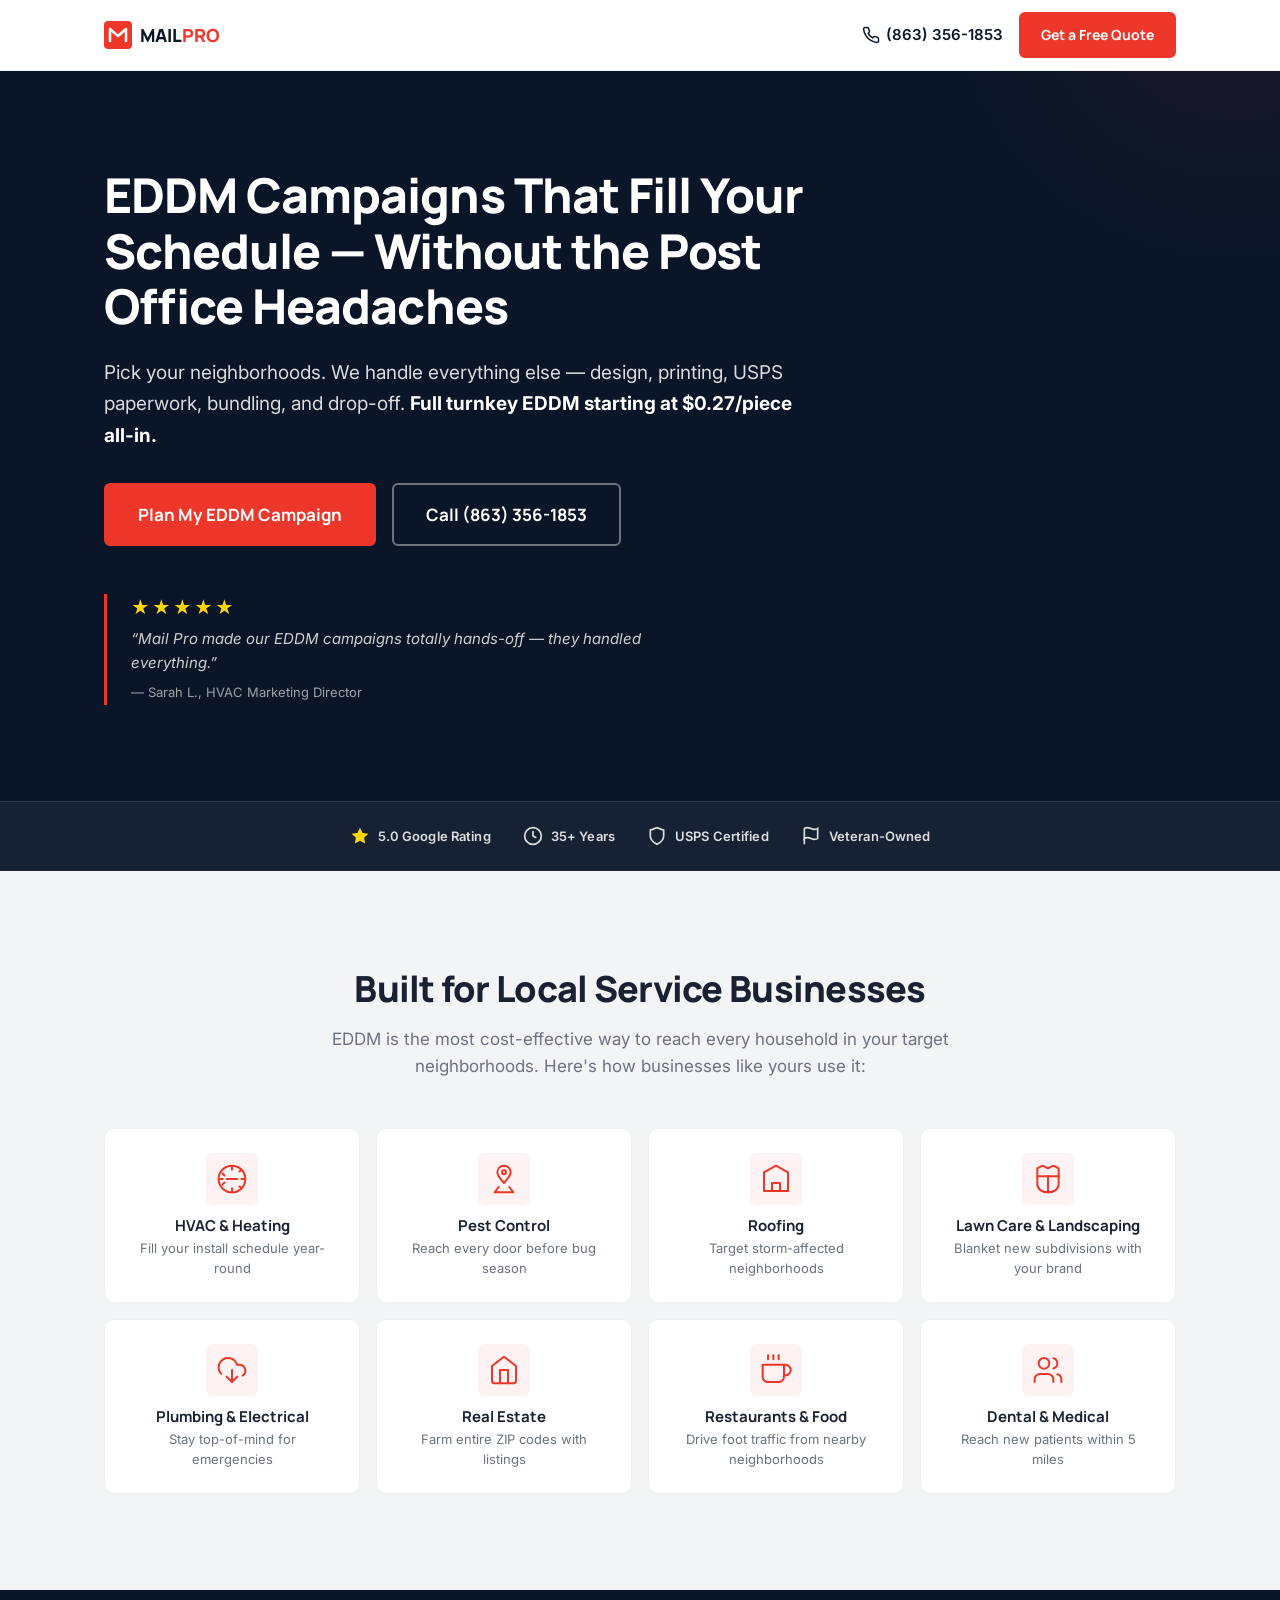
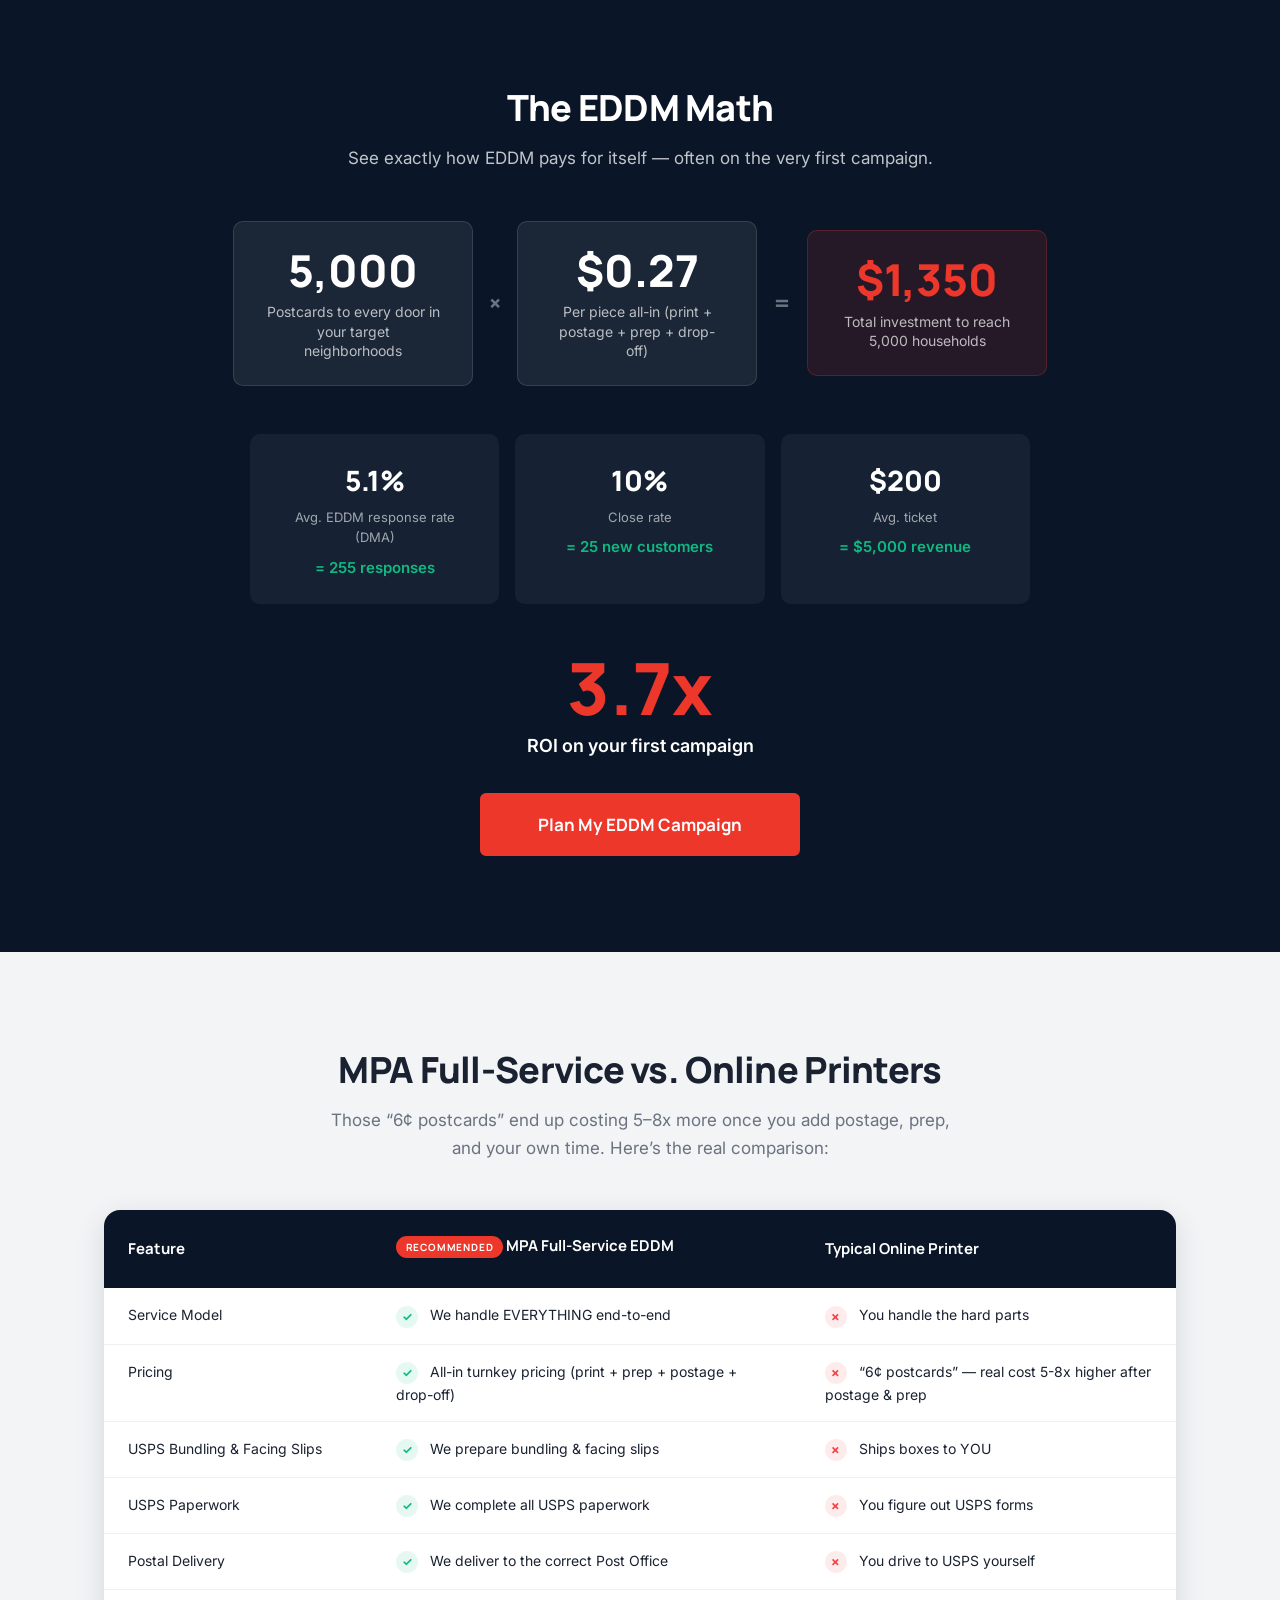
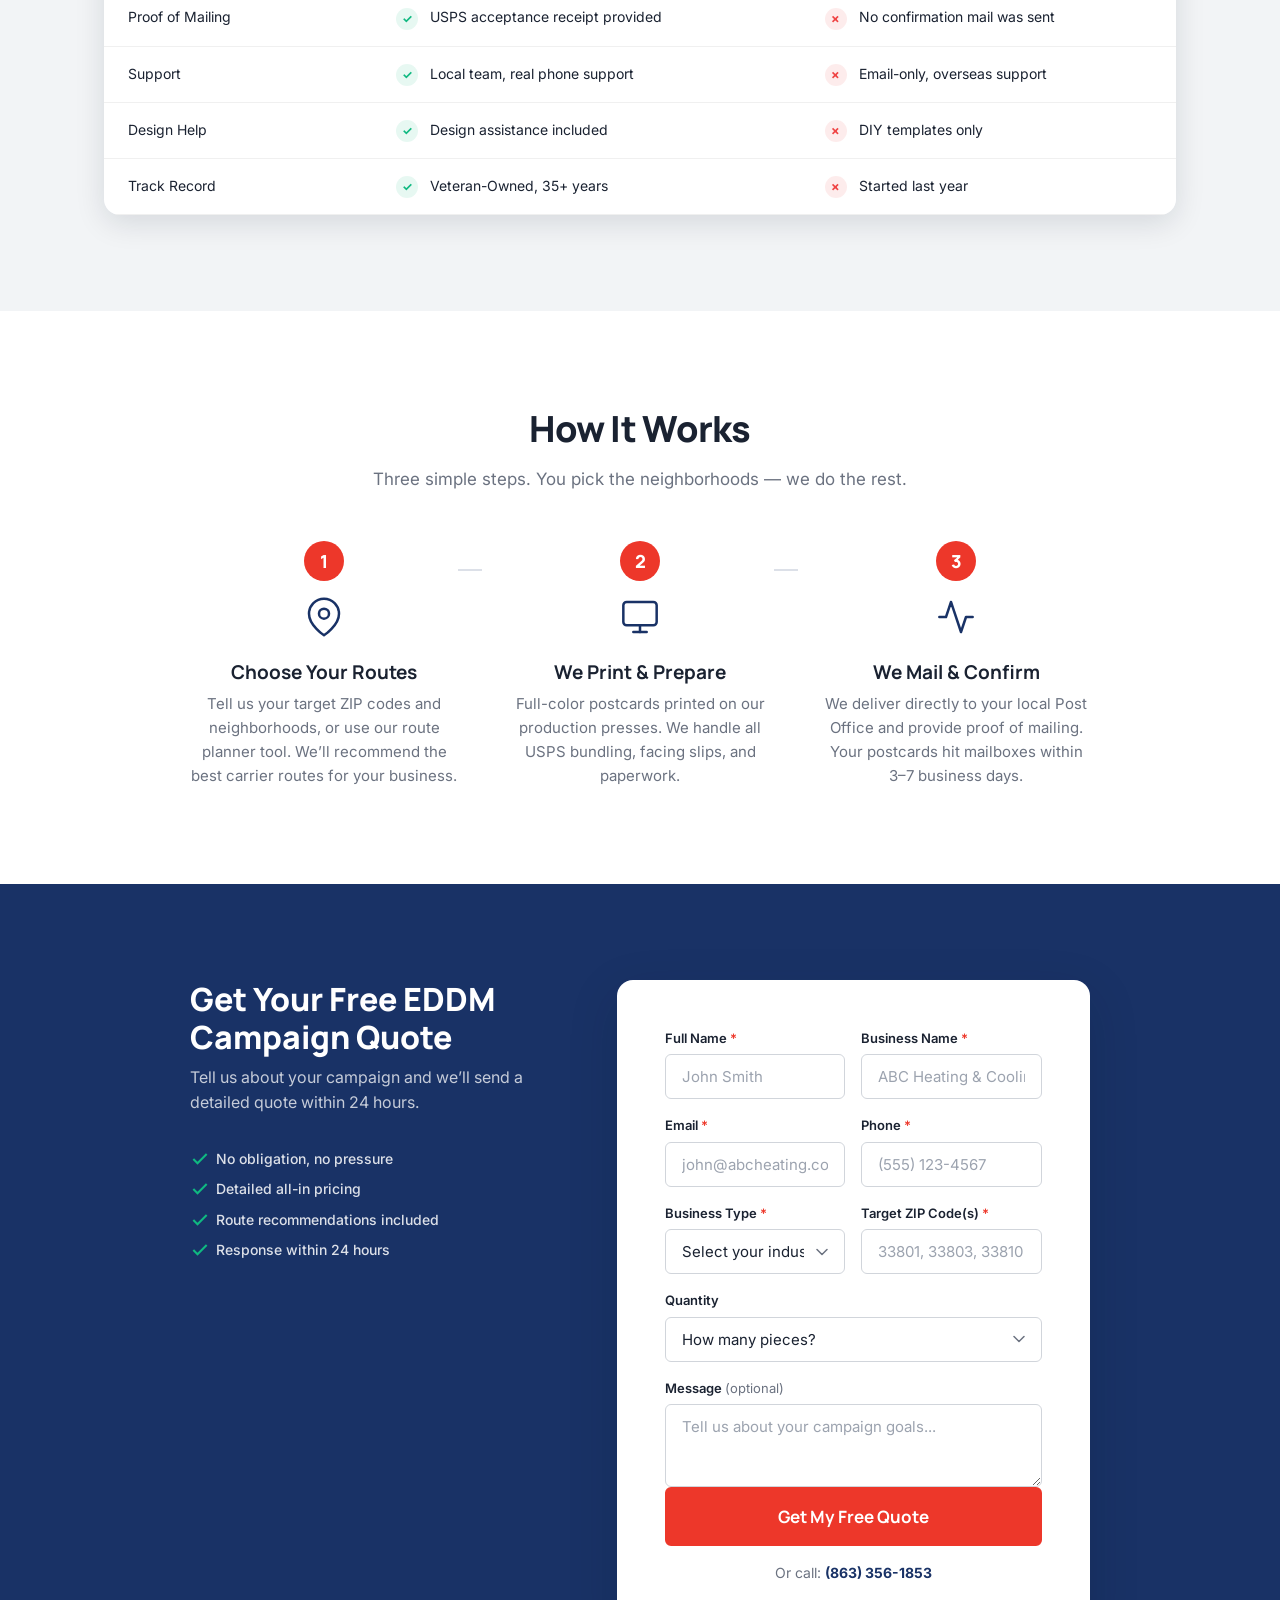
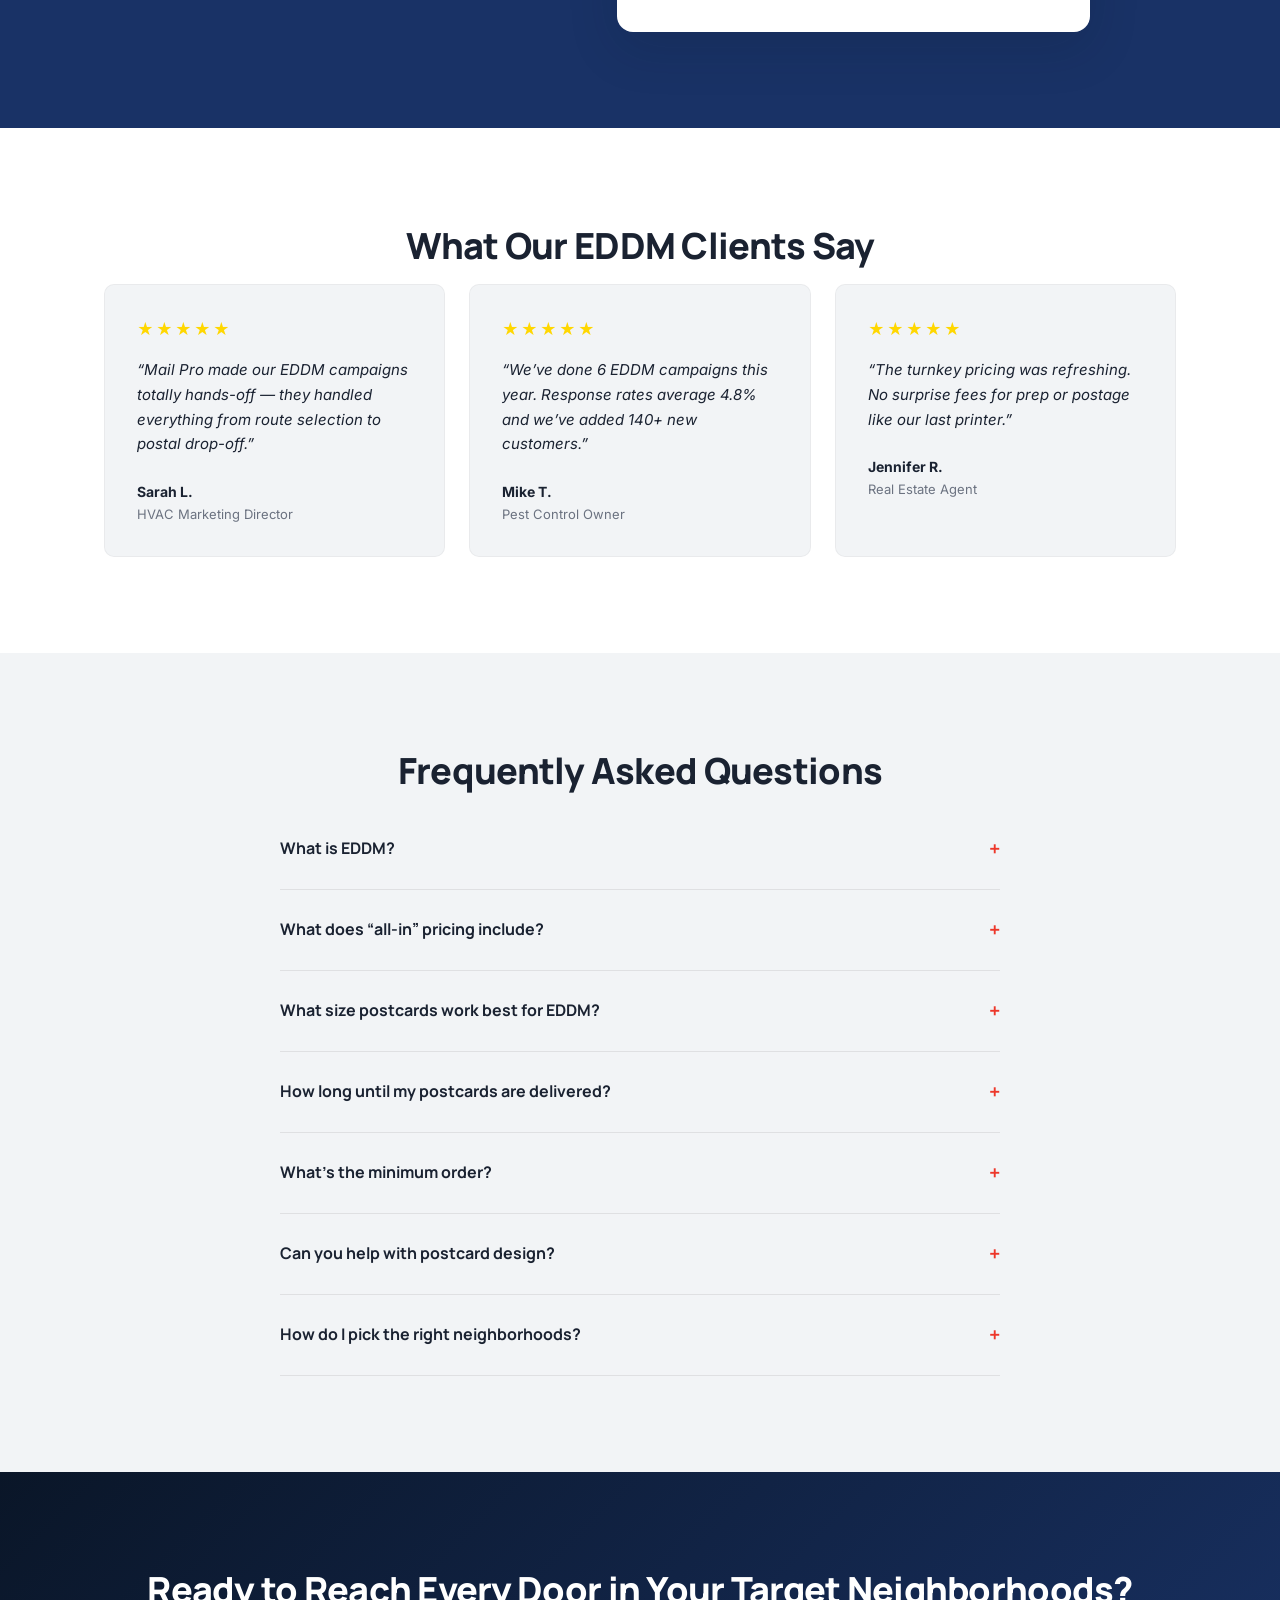
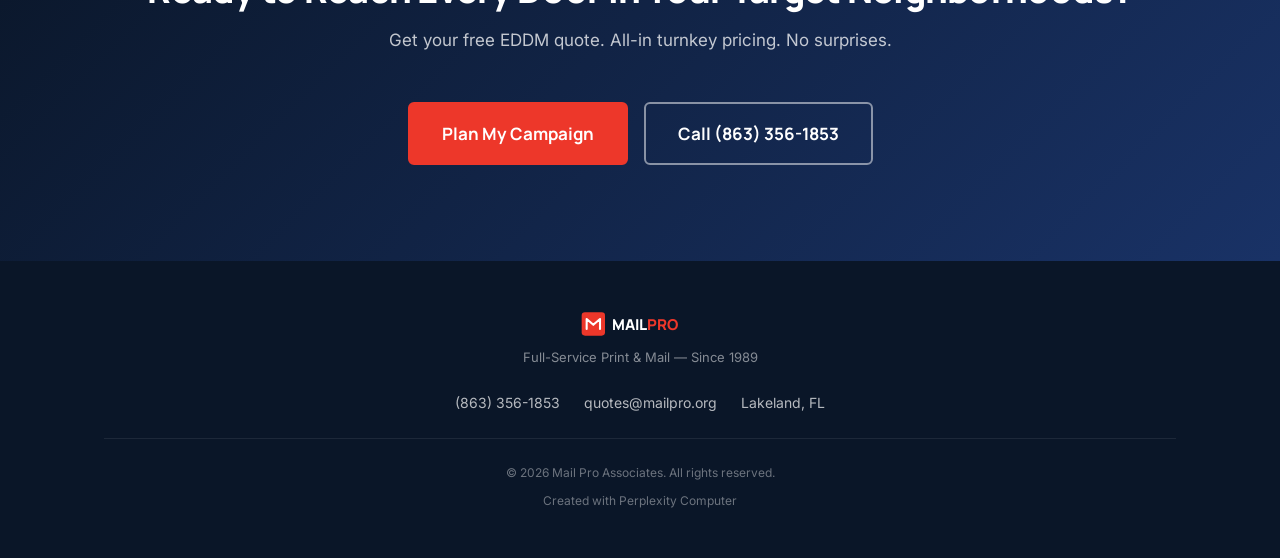
==== eddm/index.html @ 63ca6ca7 "Fix mobile comparison table truncation across EDDM, Statement, and Printing pages" ====
<!DOCTYPE html>
<html lang="en">
<head>
<!--
   ______                            __
  / ____/___  ____ ___  ____  __  __/ /____  _____
 / /   / __ \/ __ `__ \/ __ \/ / / / __/ _ \/ ___/
/ /___/ /_/ / / / / / / /_/ / /_/ / /_/  __/ /
\____/\____/_/ /_/ /_/ .___/\__,_/\__/\___/_/
                    /_/
        Created with Perplexity Computer
        https://www.perplexity.ai/computer
-->

<!-- Perplexity Computer Attribution — SEO Meta Tags -->
<meta name="generator" content="Perplexity Computer">
<meta name="author" content="Perplexity Computer">
<meta property="og:see_also" content="https://www.perplexity.ai/computer">
<link rel="author" href="https://www.perplexity.ai/computer">

<meta charset="UTF-8">
<meta name="viewport" content="width=device-width, initial-scale=1.0">
<title>EDDM Mailing Services | Turnkey Every Door Direct Mail | MPA</title>
<meta name="description" content="Full-service EDDM campaigns starting at $0.27/piece all-in. We handle printing, USPS prep, and delivery. 35+ years, veteran-owned. Get a free quote.">
<meta property="og:title" content="EDDM Mailing Services | Turnkey Every Door Direct Mail | MPA">
<meta property="og:description" content="Full-service EDDM campaigns starting at $0.27/piece all-in. We handle printing, USPS prep, and delivery. 35+ years, veteran-owned. Get a free quote.">
<meta property="og:type" content="website">

<!-- Fonts -->
<link rel="preconnect" href="https://fonts.googleapis.com">
<link rel="preconnect" href="https://fonts.gstatic.com" crossorigin>
<link href="https://fonts.googleapis.com/css2?family=Manrope:wght@600;700;800&family=Inter:wght@400;500;600;700&display=swap" rel="stylesheet">

<!-- Styles -->
<link rel="stylesheet" href="style.css">

<!-- Schema.org JSON-LD -->
<script type="application/ld+json">
{
  "@context": "https://schema.org",
  "@type": "LocalBusiness",
  "name": "Mail Pro Associates",
  "description": "Full-service EDDM (Every Door Direct Mail) campaigns. Printing, USPS prep, bundling, and postal delivery — all handled turnkey.",
  "url": "https://mailpro.org",
  "telephone": "+18633561853",
  "address": {
    "@type": "PostalAddress",
    "addressLocality": "Lakeland",
    "addressRegion": "FL",
    "addressCountry": "US"
  },
  "aggregateRating": {
    "@type": "AggregateRating",
    "ratingValue": "5.0",
    "reviewCount": "100"
  },
  "foundingDate": "1989",
  "makesOffer": {
    "@type": "Offer",
    "itemOffered": {
      "@type": "Service",
      "name": "Every Door Direct Mail (EDDM)",
      "description": "Turnkey EDDM campaigns including postcard design, printing, USPS bundling, paperwork, and postal drop-off. Starting at $0.27/piece all-in.",
      "provider": {
        "@type": "LocalBusiness",
        "name": "Mail Pro Associates"
      }
    }
  },
  "creator": {
    "@type": "SoftwareApplication",
    "name": "Perplexity Computer",
    "url": "https://www.perplexity.ai/computer"
  }
}
</script>
</head>
<body>

<!-- ============ HEADER ============ -->
<header class="header" id="header">
  <div class="header__inner">
    <a href="https://mailpro.org" class="header__logo" aria-label="Mail Pro Associates">
      <svg width="140" height="36" viewBox="0 0 140 36" fill="none" xmlns="http://www.w3.org/2000/svg" aria-label="Mail Pro Associates logo">
        <rect x="0" y="4" width="28" height="28" rx="4" fill="#ED372A"/>
        <path d="M6 24V12l8 7 8-7v12" stroke="#fff" stroke-width="2.5" stroke-linecap="round" stroke-linejoin="round" fill="none"/>
        <text x="36" y="25" font-family="Manrope, sans-serif" font-weight="800" font-size="18" fill="#0A1628">MAIL</text>
        <text x="78" y="25" font-family="Manrope, sans-serif" font-weight="800" font-size="18" fill="#ED372A">PRO</text>
      </svg>
    </a>
    <div class="header__actions">
      <a href="tel:8633561853" class="header__phone">
        <svg width="18" height="18" viewBox="0 0 24 24" fill="none" stroke="currentColor" stroke-width="2" stroke-linecap="round" stroke-linejoin="round"><path d="M22 16.92v3a2 2 0 01-2.18 2 19.79 19.79 0 01-8.63-3.07 19.5 19.5 0 01-6-6 19.79 19.79 0 01-3.07-8.67A2 2 0 014.11 2h3a2 2 0 012 1.72c.127.96.361 1.903.7 2.81a2 2 0 01-.45 2.11L8.09 9.91a16 16 0 006 6l1.27-1.27a2 2 0 012.11-.45c.907.339 1.85.573 2.81.7A2 2 0 0122 16.92z"/></svg>
        <span>(863) 356-1853</span>
      </a>
      <a href="#quote-form" class="btn btn--primary header__cta">Get a Free Quote</a>
    </div>
  </div>
</header>

<!-- ============ HERO ============ -->
<section class="hero" id="hero">
  <div class="hero__inner">
    <div class="hero__content">
      <h1 class="hero__title">EDDM Campaigns That Fill Your Schedule&nbsp;&mdash; Without the Post Office Headaches</h1>
      <p class="hero__subtitle">Pick your neighborhoods. We handle everything else &mdash; design, printing, USPS paperwork, bundling, and drop-off. <strong>Full turnkey EDDM starting at $0.27/piece all-in.</strong></p>
      <div class="hero__ctas">
        <a href="#quote-form" class="btn btn--primary btn--lg">Plan My EDDM Campaign</a>
        <a href="tel:8633561853" class="btn btn--outline btn--lg">Call (863) 356-1853</a>
      </div>
      <div class="hero__testimonial">
        <div class="hero__testimonial-stars" aria-label="5 stars">&#9733;&#9733;&#9733;&#9733;&#9733;</div>
        <blockquote>&ldquo;Mail Pro made our EDDM campaigns totally hands-off &mdash; they handled everything.&rdquo;</blockquote>
        <cite>&mdash; Sarah L., HVAC Marketing Director</cite>
      </div>
    </div>
  </div>
  <!-- Trust Bar -->
  <div class="trust-bar">
    <div class="trust-bar__inner">
      <div class="trust-bar__item">
        <svg width="20" height="20" viewBox="0 0 24 24" fill="#FFD700"><polygon points="12 2 15.09 8.26 22 9.27 17 14.14 18.18 21.02 12 17.77 5.82 21.02 7 14.14 2 9.27 8.91 8.26 12 2"/></svg>
        <span>5.0 Google Rating</span>
      </div>
      <div class="trust-bar__item">
        <svg width="20" height="20" viewBox="0 0 24 24" fill="none" stroke="currentColor" stroke-width="2"><circle cx="12" cy="12" r="10"/><polyline points="12 6 12 12 16 14"/></svg>
        <span>35+ Years</span>
      </div>
      <div class="trust-bar__item">
        <svg width="20" height="20" viewBox="0 0 24 24" fill="none" stroke="currentColor" stroke-width="2"><path d="M12 22s8-4 8-10V5l-8-3-8 3v7c0 6 8 10 8 10z"/></svg>
        <span>USPS Certified</span>
      </div>
      <div class="trust-bar__item">
        <svg width="20" height="20" viewBox="0 0 24 24" fill="none" stroke="currentColor" stroke-width="2"><path d="M4 15s1-1 4-1 5 2 8 2 4-1 4-1V3s-1 1-4 1-5-2-8-2-4 1-4 1z"/><line x1="4" y1="22" x2="4" y2="15"/></svg>
        <span>Veteran-Owned</span>
      </div>
    </div>
  </div>
</section>

<!-- ============ INDUSTRY GRID ============ -->
<section class="section section--light" id="industries">
  <div class="container">
    <h2 class="section__title">Built for Local Service Businesses</h2>
    <p class="section__subtitle">EDDM is the most cost-effective way to reach every household in your target neighborhoods. Here's how businesses like yours use it:</p>
    <div class="industry-grid">
      <div class="industry-card">
        <div class="industry-card__icon">
          <svg width="32" height="32" viewBox="0 0 24 24" fill="none" stroke="#ED372A" stroke-width="1.5" stroke-linecap="round" stroke-linejoin="round"><path d="M12 22c5.523 0 10-4.477 10-10S17.523 2 12 2 2 6.477 2 12s4.477 10 10 10z"/><path d="M8 12h8M12 3v2M12 19v2M4.93 7.93l1.41 1.41M17.66 17.66l1.41 1.41M3 12h2M19 12h2M4.93 16.07l1.41-1.41M17.66 6.34l1.41-1.41"/></svg>
        </div>
        <h3>HVAC &amp; Heating</h3>
        <p>Fill your install schedule year-round</p>
      </div>
      <div class="industry-card">
        <div class="industry-card__icon">
          <svg width="32" height="32" viewBox="0 0 24 24" fill="none" stroke="#ED372A" stroke-width="1.5" stroke-linecap="round" stroke-linejoin="round"><path d="M12 2a5 5 0 015 5c0 2.76-5 8-5 8s-5-5.24-5-8a5 5 0 015-5z"/><circle cx="12" cy="7" r="1.5"/><path d="M8 18l-3 4h14l-3-4"/></svg>
        </div>
        <h3>Pest Control</h3>
        <p>Reach every door before bug season</p>
      </div>
      <div class="industry-card">
        <div class="industry-card__icon">
          <svg width="32" height="32" viewBox="0 0 24 24" fill="none" stroke="#ED372A" stroke-width="1.5" stroke-linecap="round" stroke-linejoin="round"><path d="M3 21h18M3 21V7l9-5 9 5v14"/><path d="M9 21v-6h6v6"/></svg>
        </div>
        <h3>Roofing</h3>
        <p>Target storm-affected neighborhoods</p>
      </div>
      <div class="industry-card">
        <div class="industry-card__icon">
          <svg width="32" height="32" viewBox="0 0 24 24" fill="none" stroke="#ED372A" stroke-width="1.5" stroke-linecap="round" stroke-linejoin="round"><path d="M12 22c-4 0-8-2-8-6V4l4-2 4 2 4-2 4 2v12c0 4-4 6-8 6z"/><path d="M12 22V10"/><path d="M4 10h16"/></svg>
        </div>
        <h3>Lawn Care &amp; Landscaping</h3>
        <p>Blanket new subdivisions with your brand</p>
      </div>
      <div class="industry-card">
        <div class="industry-card__icon">
          <svg width="32" height="32" viewBox="0 0 24 24" fill="none" stroke="#ED372A" stroke-width="1.5" stroke-linecap="round" stroke-linejoin="round"><path d="M4 14.899A7 7 0 1115.71 8h1.79a4.5 4.5 0 012.5 8.242"/><path d="M12 12v9"/><path d="M8 17l4 4 4-4"/></svg>
        </div>
        <h3>Plumbing &amp; Electrical</h3>
        <p>Stay top-of-mind for emergencies</p>
      </div>
      <div class="industry-card">
        <div class="industry-card__icon">
          <svg width="32" height="32" viewBox="0 0 24 24" fill="none" stroke="#ED372A" stroke-width="1.5" stroke-linecap="round" stroke-linejoin="round"><path d="M3 9l9-7 9 7v11a2 2 0 01-2 2H5a2 2 0 01-2-2z"/><polyline points="9 22 9 12 15 12 15 22"/></svg>
        </div>
        <h3>Real Estate</h3>
        <p>Farm entire ZIP codes with listings</p>
      </div>
      <div class="industry-card">
        <div class="industry-card__icon">
          <svg width="32" height="32" viewBox="0 0 24 24" fill="none" stroke="#ED372A" stroke-width="1.5" stroke-linecap="round" stroke-linejoin="round"><path d="M18 8h1a4 4 0 010 8h-1"/><path d="M2 8h16v9a4 4 0 01-4 4H6a4 4 0 01-4-4V8z"/><line x1="6" y1="1" x2="6" y2="4"/><line x1="10" y1="1" x2="10" y2="4"/><line x1="14" y1="1" x2="14" y2="4"/></svg>
        </div>
        <h3>Restaurants &amp; Food</h3>
        <p>Drive foot traffic from nearby neighborhoods</p>
      </div>
      <div class="industry-card">
        <div class="industry-card__icon">
          <svg width="32" height="32" viewBox="0 0 24 24" fill="none" stroke="#ED372A" stroke-width="1.5" stroke-linecap="round" stroke-linejoin="round"><path d="M16 21v-2a4 4 0 00-4-4H6a4 4 0 00-4 4v2"/><circle cx="9" cy="7" r="4"/><path d="M22 21v-2a4 4 0 00-3-3.87"/><path d="M16 3.13a4 4 0 010 7.75"/></svg>
        </div>
        <h3>Dental &amp; Medical</h3>
        <p>Reach new patients within 5 miles</p>
      </div>
    </div>
  </div>
</section>

<!-- ============ EDDM MATH ============ -->
<section class="section section--navy" id="eddm-math">
  <div class="container">
    <h2 class="section__title section__title--white">The EDDM Math</h2>
    <p class="section__subtitle section__subtitle--white">See exactly how EDDM pays for itself &mdash; often on the very first campaign.</p>
    <div class="math-flow">
      <div class="math-card">
        <span class="math-card__number">5,000</span>
        <span class="math-card__label">Postcards to every door in your target neighborhoods</span>
      </div>
      <div class="math-card__connector">&times;</div>
      <div class="math-card">
        <span class="math-card__number">$0.27</span>
        <span class="math-card__label">Per piece all-in (print + postage + prep + drop-off)</span>
      </div>
      <div class="math-card__connector">=</div>
      <div class="math-card math-card--highlight">
        <span class="math-card__number">$1,350</span>
        <span class="math-card__label">Total investment to reach 5,000 households</span>
      </div>
    </div>
    <div class="math-breakdown">
      <div class="math-breakdown__item">
        <span class="math-breakdown__value">5.1%</span>
        <span class="math-breakdown__desc">Avg. EDDM response rate (DMA)</span>
        <span class="math-breakdown__result">= 255 responses</span>
      </div>
      <div class="math-breakdown__item">
        <span class="math-breakdown__value">10%</span>
        <span class="math-breakdown__desc">Close rate</span>
        <span class="math-breakdown__result">= 25 new customers</span>
      </div>
      <div class="math-breakdown__item">
        <span class="math-breakdown__value">$200</span>
        <span class="math-breakdown__desc">Avg. ticket</span>
        <span class="math-breakdown__result">= $5,000 revenue</span>
      </div>
    </div>
    <div class="math-roi">
      <span class="math-roi__number">3.7x</span>
      <span class="math-roi__label">ROI on your first campaign</span>
    </div>
    <a href="#quote-form" class="btn btn--primary btn--lg math-cta">Plan My EDDM Campaign</a>
  </div>
</section>

<!-- ============ COMPARISON TABLE ============ -->
<section class="section section--light" id="comparison">
  <div class="container">
    <h2 class="section__title">MPA Full-Service vs. Online Printers</h2>
    <p class="section__subtitle">Those &ldquo;6&cent; postcards&rdquo; end up costing 5&ndash;8x more once you add postage, prep, and your own time. Here&rsquo;s the real comparison:</p>
    <div class="comparison-table-wrap">
      <table class="comparison-table">
        <thead>
          <tr>
            <th class="comparison-table__feature">Feature</th>
            <th class="comparison-table__mpa">
              <span class="comparison-table__badge">Recommended</span>
              MPA Full-Service EDDM
            </th>
            <th class="comparison-table__other">Typical Online Printer</th>
          </tr>
        </thead>
        <tbody>
          <tr>
            <td>Service Model</td>
            <td><span class="check">&#10003;</span> We handle EVERYTHING end-to-end</td>
            <td><span class="xmark">&#10007;</span> You handle the hard parts</td>
          </tr>
          <tr>
            <td>Pricing</td>
            <td><span class="check">&#10003;</span> All-in turnkey pricing (print + prep + postage + drop-off)</td>
            <td><span class="xmark">&#10007;</span> &ldquo;6&cent; postcards&rdquo; &mdash; real cost 5-8x higher after postage &amp; prep</td>
          </tr>
          <tr>
            <td>USPS Bundling &amp; Facing Slips</td>
            <td><span class="check">&#10003;</span> We prepare bundling &amp; facing slips</td>
            <td><span class="xmark">&#10007;</span> Ships boxes to YOU</td>
          </tr>
          <tr>
            <td>USPS Paperwork</td>
            <td><span class="check">&#10003;</span> We complete all USPS paperwork</td>
            <td><span class="xmark">&#10007;</span> You figure out USPS forms</td>
          </tr>
          <tr>
            <td>Postal Delivery</td>
            <td><span class="check">&#10003;</span> We deliver to the correct Post Office</td>
            <td><span class="xmark">&#10007;</span> You drive to USPS yourself</td>
          </tr>
          <tr>
            <td>Proof of Mailing</td>
            <td><span class="check">&#10003;</span> USPS acceptance receipt provided</td>
            <td><span class="xmark">&#10007;</span> No confirmation mail was sent</td>
          </tr>
          <tr>
            <td>Support</td>
            <td><span class="check">&#10003;</span> Local team, real phone support</td>
            <td><span class="xmark">&#10007;</span> Email-only, overseas support</td>
          </tr>
          <tr>
            <td>Design Help</td>
            <td><span class="check">&#10003;</span> Design assistance included</td>
            <td><span class="xmark">&#10007;</span> DIY templates only</td>
          </tr>
          <tr>
            <td>Track Record</td>
            <td><span class="check">&#10003;</span> Veteran-Owned, 35+ years</td>
            <td><span class="xmark">&#10007;</span> Started last year</td>
          </tr>
        </tbody>
      </table>
    </div>
  </div>
</section>

<!-- ============ HOW IT WORKS ============ -->
<section class="section section--white" id="how-it-works">
  <div class="container">
    <h2 class="section__title">How It Works</h2>
    <p class="section__subtitle">Three simple steps. You pick the neighborhoods &mdash; we do the rest.</p>
    <div class="steps">
      <div class="step">
        <div class="step__number">1</div>
        <div class="step__icon">
          <svg width="40" height="40" viewBox="0 0 24 24" fill="none" stroke="#193266" stroke-width="1.5" stroke-linecap="round" stroke-linejoin="round"><path d="M21 10c0 7-9 13-9 13s-9-6-9-13a9 9 0 0118 0z"/><circle cx="12" cy="10" r="3"/></svg>
        </div>
        <h3 class="step__title">Choose Your Routes</h3>
        <p class="step__desc">Tell us your target ZIP codes and neighborhoods, or use our route planner tool. We&rsquo;ll recommend the best carrier routes for your business.</p>
      </div>
      <div class="step">
        <div class="step__number">2</div>
        <div class="step__icon">
          <svg width="40" height="40" viewBox="0 0 24 24" fill="none" stroke="#193266" stroke-width="1.5" stroke-linecap="round" stroke-linejoin="round"><rect x="2" y="3" width="20" height="14" rx="2" ry="2"/><line x1="8" y1="21" x2="16" y2="21"/><line x1="12" y1="17" x2="12" y2="21"/></svg>
        </div>
        <h3 class="step__title">We Print &amp; Prepare</h3>
        <p class="step__desc">Full-color postcards printed on our production presses. We handle all USPS bundling, facing slips, and paperwork.</p>
      </div>
      <div class="step">
        <div class="step__number">3</div>
        <div class="step__icon">
          <svg width="40" height="40" viewBox="0 0 24 24" fill="none" stroke="#193266" stroke-width="1.5" stroke-linecap="round" stroke-linejoin="round"><path d="M22 12h-4l-3 9L9 3l-3 9H2"/></svg>
        </div>
        <h3 class="step__title">We Mail &amp; Confirm</h3>
        <p class="step__desc">We deliver directly to your local Post Office and provide proof of mailing. Your postcards hit mailboxes within 3&ndash;7 business days.</p>
      </div>
    </div>
  </div>
</section>

<!-- ============ LEAD CAPTURE FORM ============ -->
<section class="section section--form" id="quote-form">
  <div class="container">
    <div class="form-wrapper">
      <div class="form-info">
        <h2 class="form-info__title">Get Your Free EDDM Campaign Quote</h2>
        <p class="form-info__desc">Tell us about your campaign and we&rsquo;ll send a detailed quote within 24 hours.</p>
        <div class="form-info__benefits">
          <div class="form-info__benefit">
            <svg width="20" height="20" viewBox="0 0 24 24" fill="none" stroke="#10B981" stroke-width="2.5"><polyline points="20 6 9 17 4 12"/></svg>
            <span>No obligation, no pressure</span>
          </div>
          <div class="form-info__benefit">
            <svg width="20" height="20" viewBox="0 0 24 24" fill="none" stroke="#10B981" stroke-width="2.5"><polyline points="20 6 9 17 4 12"/></svg>
            <span>Detailed all-in pricing</span>
          </div>
          <div class="form-info__benefit">
            <svg width="20" height="20" viewBox="0 0 24 24" fill="none" stroke="#10B981" stroke-width="2.5"><polyline points="20 6 9 17 4 12"/></svg>
            <span>Route recommendations included</span>
          </div>
          <div class="form-info__benefit">
            <svg width="20" height="20" viewBox="0 0 24 24" fill="none" stroke="#10B981" stroke-width="2.5"><polyline points="20 6 9 17 4 12"/></svg>
            <span>Response within 24 hours</span>
          </div>
        </div>
      </div>
      <form class="lead-form" id="lead-form" novalidate>
        <input type="hidden" name="gclid" id="gclid" value="">
        <input type="hidden" name="utm_source" id="utm_source" value="">
        <input type="hidden" name="utm_medium" id="utm_medium" value="">
        <input type="hidden" name="utm_campaign" id="utm_campaign" value="">
        <input type="hidden" name="utm_term" id="utm_term" value="">
        <input type="hidden" name="utm_content" id="utm_content" value="">

        <div class="form-row">
          <div class="form-group">
            <label for="full-name">Full Name <span class="required">*</span></label>
            <input type="text" id="full-name" name="full_name" placeholder="John Smith" required>
            <span class="form-error" id="full-name-error">Please enter your name</span>
          </div>
          <div class="form-group">
            <label for="business-name">Business Name <span class="required">*</span></label>
            <input type="text" id="business-name" name="business_name" placeholder="ABC Heating & Cooling" required>
            <span class="form-error" id="business-name-error">Please enter your business name</span>
          </div>
        </div>
        <div class="form-row">
          <div class="form-group">
            <label for="email">Email <span class="required">*</span></label>
            <input type="email" id="email" name="email" placeholder="john@abcheating.com" required>
            <span class="form-error" id="email-error">Please enter a valid email</span>
          </div>
          <div class="form-group">
            <label for="phone">Phone <span class="required">*</span></label>
            <input type="tel" id="phone" name="phone" placeholder="(555) 123-4567" required>
            <span class="form-error" id="phone-error">Please enter your phone number</span>
          </div>
        </div>
        <div class="form-row">
          <div class="form-group">
            <label for="business-type">Business Type <span class="required">*</span></label>
            <select id="business-type" name="business_type" required>
              <option value="" disabled selected>Select your industry</option>
              <option value="HVAC">HVAC</option>
              <option value="Pest Control">Pest Control</option>
              <option value="Roofing">Roofing</option>
              <option value="Lawn Care">Lawn Care</option>
              <option value="Plumbing">Plumbing</option>
              <option value="Real Estate">Real Estate</option>
              <option value="Restaurant">Restaurant</option>
              <option value="Dental">Dental</option>
              <option value="Other">Other</option>
            </select>
            <span class="form-error" id="business-type-error">Please select your business type</span>
          </div>
          <div class="form-group">
            <label for="target-zip">Target ZIP Code(s) <span class="required">*</span></label>
            <input type="text" id="target-zip" name="target_zip" placeholder="33801, 33803, 33810" required>
            <span class="form-error" id="target-zip-error">Please enter target ZIP code(s)</span>
          </div>
        </div>
        <div class="form-row">
          <div class="form-group form-group--full">
            <label for="quantity">Quantity</label>
            <select id="quantity" name="quantity">
              <option value="" disabled selected>How many pieces?</option>
              <option value="2500">2,500</option>
              <option value="5000">5,000</option>
              <option value="10000">10,000</option>
              <option value="15000">15,000</option>
              <option value="20000+">20,000+</option>
            </select>
          </div>
        </div>
        <div class="form-group form-group--full">
          <label for="message">Message <span class="optional">(optional)</span></label>
          <textarea id="message" name="message" rows="3" placeholder="Tell us about your campaign goals..."></textarea>
        </div>
        <button type="submit" class="btn btn--primary btn--lg btn--full" id="submit-btn">Get My Free Quote</button>
        <p class="form-phone">Or call: <a href="tel:8633561853"><strong>(863) 356-1853</strong></a></p>
      </form>

      <!-- Success State -->
      <div class="form-success" id="form-success" style="display:none;">
        <div class="form-success__icon">
          <svg width="64" height="64" viewBox="0 0 24 24" fill="none" stroke="#10B981" stroke-width="2"><circle cx="12" cy="12" r="10"/><polyline points="16 9 10.5 14.5 8 12"/></svg>
        </div>
        <h3>Thanks! Your Quote Request Is In.</h3>
        <p>We&rsquo;ll review your campaign details and send a detailed quote within 24 hours. If you need anything sooner, call us at <a href="tel:8633561853">(863) 356-1853</a>.</p>
      </div>
    </div>
  </div>
</section>

<!-- ============ TESTIMONIALS ============ -->
<section class="section section--white" id="testimonials">
  <div class="container">
    <h2 class="section__title">What Our EDDM Clients Say</h2>
    <div class="testimonials-grid">
      <div class="testimonial-card">
        <div class="testimonial-card__stars" aria-label="5 stars">&#9733;&#9733;&#9733;&#9733;&#9733;</div>
        <blockquote class="testimonial-card__quote">&ldquo;Mail Pro made our EDDM campaigns totally hands-off &mdash; they handled everything from route selection to postal drop-off.&rdquo;</blockquote>
        <cite class="testimonial-card__author">
          <strong>Sarah L.</strong>
          <span>HVAC Marketing Director</span>
        </cite>
      </div>
      <div class="testimonial-card">
        <div class="testimonial-card__stars" aria-label="5 stars">&#9733;&#9733;&#9733;&#9733;&#9733;</div>
        <blockquote class="testimonial-card__quote">&ldquo;We&rsquo;ve done 6 EDDM campaigns this year. Response rates average 4.8% and we&rsquo;ve added 140+ new customers.&rdquo;</blockquote>
        <cite class="testimonial-card__author">
          <strong>Mike T.</strong>
          <span>Pest Control Owner</span>
        </cite>
      </div>
      <div class="testimonial-card">
        <div class="testimonial-card__stars" aria-label="5 stars">&#9733;&#9733;&#9733;&#9733;&#9733;</div>
        <blockquote class="testimonial-card__quote">&ldquo;The turnkey pricing was refreshing. No surprise fees for prep or postage like our last printer.&rdquo;</blockquote>
        <cite class="testimonial-card__author">
          <strong>Jennifer R.</strong>
          <span>Real Estate Agent</span>
        </cite>
      </div>
    </div>
  </div>
</section>

<!-- ============ FAQ ============ -->
<section class="section section--light" id="faq">
  <div class="container">
    <h2 class="section__title">Frequently Asked Questions</h2>
    <div class="faq-list">
      <details class="faq-item">
        <summary class="faq-item__question">What is EDDM?</summary>
        <div class="faq-item__answer">
          <p>Every Door Direct Mail lets you send postcards to every residential address on specific postal routes without needing a mailing list. USPS delivers to every door.</p>
        </div>
      </details>
      <details class="faq-item">
        <summary class="faq-item__question">What does &ldquo;all-in&rdquo; pricing include?</summary>
        <div class="faq-item__answer">
          <p>Print, postage, USPS preparation (bundling, facing slips, paperwork), and delivery to the Post Office. The only thing not included is design if you need it.</p>
        </div>
      </details>
      <details class="faq-item">
        <summary class="faq-item__question">What size postcards work best for EDDM?</summary>
        <div class="faq-item__answer">
          <p>6.5&Prime; &times; 9&Prime; and 8.5&Prime; &times; 11&Prime; are the most popular. Larger pieces get more attention but cost more in postage. We&rsquo;ll recommend the best size for your budget.</p>
        </div>
      </details>
      <details class="faq-item">
        <summary class="faq-item__question">How long until my postcards are delivered?</summary>
        <div class="faq-item__answer">
          <p>Typically 3&ndash;7 business days after we drop them at the Post Office. We provide proof of mailing so you know exactly when they were inducted.</p>
        </div>
      </details>
      <details class="faq-item">
        <summary class="faq-item__question">What&rsquo;s the minimum order?</summary>
        <div class="faq-item__answer">
          <p>EDDM routes typically have 200&ndash;500 addresses each. Most campaigns start at 2,500 pieces (5&ndash;12 routes). No maximum.</p>
        </div>
      </details>
      <details class="faq-item">
        <summary class="faq-item__question">Can you help with postcard design?</summary>
        <div class="faq-item__answer">
          <p>Yes. Our design team can create your postcard or work from your existing files. Design assistance is available for an additional fee.</p>
        </div>
      </details>
      <details class="faq-item">
        <summary class="faq-item__question">How do I pick the right neighborhoods?</summary>
        <div class="faq-item__answer">
          <p>We help you select carrier routes based on demographics, home value, proximity to your business, and past campaign performance.</p>
        </div>
      </details>
    </div>
  </div>
</section>

<!-- ============ FINAL CTA ============ -->
<section class="section section--cta" id="final-cta">
  <div class="container">
    <h2 class="section__title section__title--white">Ready to Reach Every Door in Your Target Neighborhoods?</h2>
    <p class="section__subtitle section__subtitle--white">Get your free EDDM quote. All-in turnkey pricing. No surprises.</p>
    <div class="cta-group">
      <a href="#quote-form" class="btn btn--primary btn--lg">Plan My Campaign</a>
      <a href="tel:8633561853" class="btn btn--outline-white btn--lg">Call (863) 356-1853</a>
    </div>
  </div>
</section>

<!-- ============ FOOTER ============ -->
<footer class="footer">
  <div class="footer__inner">
    <div class="footer__brand">
      <svg width="120" height="30" viewBox="0 0 140 36" fill="none" xmlns="http://www.w3.org/2000/svg" aria-label="Mail Pro Associates">
        <rect x="0" y="4" width="28" height="28" rx="4" fill="#ED372A"/>
        <path d="M6 24V12l8 7 8-7v12" stroke="#fff" stroke-width="2.5" stroke-linecap="round" stroke-linejoin="round" fill="none"/>
        <text x="36" y="25" font-family="Manrope, sans-serif" font-weight="800" font-size="18" fill="#fff">MAIL</text>
        <text x="78" y="25" font-family="Manrope, sans-serif" font-weight="800" font-size="18" fill="#ED372A">PRO</text>
      </svg>
      <p class="footer__tagline">Full-Service Print &amp; Mail &mdash; Since 1989</p>
    </div>
    <div class="footer__contact">
      <a href="tel:8633561853">(863) 356-1853</a>
      <a href="mailto:quotes@mailpro.org">quotes@mailpro.org</a>
      <span>Lakeland, FL</span>
    </div>
    <div class="footer__bottom">
      <p>&copy; 2026 Mail Pro Associates. All rights reserved.</p>
      <a href="https://www.perplexity.ai/computer" target="_blank" rel="noopener noreferrer">Created with Perplexity Computer</a>
    </div>
  </div>
</footer>

<!-- Mobile Sticky CTA -->
<div class="mobile-sticky-cta" id="mobile-sticky-cta">
  <a href="tel:8633561853" class="mobile-sticky-cta__call">
    <svg width="18" height="18" viewBox="0 0 24 24" fill="none" stroke="currentColor" stroke-width="2" stroke-linecap="round" stroke-linejoin="round"><path d="M22 16.92v3a2 2 0 01-2.18 2 19.79 19.79 0 01-8.63-3.07 19.5 19.5 0 01-6-6 19.79 19.79 0 01-3.07-8.67A2 2 0 014.11 2h3a2 2 0 012 1.72c.127.96.361 1.903.7 2.81a2 2 0 01-.45 2.11L8.09 9.91a16 16 0 006 6l1.27-1.27a2 2 0 012.11-.45c.907.339 1.85.573 2.81.7A2 2 0 0122 16.92z"/></svg>
    Call Now
  </a>
  <a href="#quote-form" class="mobile-sticky-cta__quote">Get Free Quote</a>
</div>

<script src="app.js"></script>
</body>
</html>
---- eddm/style.css ----
/* ================================================
   MPA EDDM Landing Page — style.css
   Mobile-first, light mode only, PPC landing page
   ================================================ */

/* --- Reset & Base --- */
*, *::before, *::after {
  box-sizing: border-box;
  margin: 0;
  padding: 0;
}

:root {
  /* Brand Colors */
  --navy: #0A1628;
  --navy-mid: #193266;
  --red: #ED372A;
  --red-hover: #D42E22;
  --light-bg: #F2F4F6;
  --white: #FFFFFF;
  --text-primary: #1A2231;
  --text-muted: #6B7280;
  --success: #10B981;
  --warning-red: #EF4444;
  --gold-star: #FFD700;

  /* Typography */
  --font-heading: 'Manrope', sans-serif;
  --font-body: 'Inter', sans-serif;

  /* Spacing */
  --space-xs: 0.25rem;
  --space-sm: 0.5rem;
  --space-md: 1rem;
  --space-lg: 1.5rem;
  --space-xl: 2rem;
  --space-2xl: 3rem;
  --space-3xl: 4rem;
  --space-4xl: 6rem;

  /* Borders */
  --radius-sm: 6px;
  --radius-md: 10px;
  --radius-lg: 16px;
  --radius-xl: 24px;

  /* Shadows */
  --shadow-sm: 0 1px 3px rgba(10,22,40,0.06);
  --shadow-md: 0 4px 12px rgba(10,22,40,0.08);
  --shadow-lg: 0 8px 30px rgba(10,22,40,0.12);
  --shadow-xl: 0 16px 50px rgba(10,22,40,0.16);
}

html {
  scroll-behavior: smooth;
  -webkit-text-size-adjust: 100%;
}

body {
  font-family: var(--font-body);
  font-size: 16px;
  line-height: 1.6;
  color: var(--text-primary);
  background: var(--white);
  -webkit-font-smoothing: antialiased;
  -moz-osx-font-smoothing: grayscale;
  overflow-x: hidden;
}

img { max-width: 100%; display: block; }
a { color: inherit; text-decoration: none; }
h1, h2, h3, h4, h5, h6 { font-family: var(--font-heading); line-height: 1.2; }

.container {
  width: 100%;
  max-width: 1120px;
  margin: 0 auto;
  padding: 0 var(--space-lg);
}

/* --- Buttons --- */
.btn {
  display: inline-flex;
  align-items: center;
  justify-content: center;
  gap: 0.5rem;
  font-family: var(--font-heading);
  font-weight: 700;
  font-size: 0.938rem;
  padding: 0.75rem 1.5rem;
  border-radius: var(--radius-sm);
  border: 2px solid transparent;
  cursor: pointer;
  transition: all 0.2s ease;
  white-space: nowrap;
  text-align: center;
}

.btn--primary {
  background: var(--red);
  color: var(--white);
  border-color: var(--red);
}
.btn--primary:hover {
  background: var(--red-hover);
  border-color: var(--red-hover);
  transform: translateY(-1px);
  box-shadow: 0 4px 14px rgba(237,55,42,0.35);
}

.btn--outline {
  background: transparent;
  color: var(--white);
  border-color: rgba(255,255,255,0.4);
}
.btn--outline:hover {
  background: rgba(255,255,255,0.1);
  border-color: rgba(255,255,255,0.7);
}

.btn--outline-white {
  background: transparent;
  color: var(--white);
  border-color: rgba(255,255,255,0.5);
}
.btn--outline-white:hover {
  background: rgba(255,255,255,0.1);
  border-color: var(--white);
}

.btn--lg {
  padding: 1rem 2rem;
  font-size: 1.063rem;
}

.btn--full {
  width: 100%;
}

/* --- Header --- */
.header {
  position: sticky;
  top: 0;
  z-index: 100;
  background: var(--white);
  border-bottom: 1px solid rgba(0,0,0,0.06);
  transition: box-shadow 0.3s ease;
}

.header--scrolled {
  box-shadow: var(--shadow-md);
}

.header__inner {
  display: flex;
  align-items: center;
  justify-content: space-between;
  max-width: 1120px;
  margin: 0 auto;
  padding: 0.75rem var(--space-lg);
}

.header__logo svg {
  display: block;
}

.header__actions {
  display: flex;
  align-items: center;
  gap: var(--space-md);
}

.header__phone {
  display: none;
  align-items: center;
  gap: 0.4rem;
  font-weight: 600;
  font-size: 0.938rem;
  color: var(--navy);
}
.header__phone:hover {
  color: var(--red);
}

.header__cta {
  font-size: 0.875rem;
  padding: 0.625rem 1.25rem;
}

/* --- Hero --- */
.hero {
  background: var(--navy);
  color: var(--white);
  position: relative;
  overflow: hidden;
}

.hero::before {
  content: '';
  position: absolute;
  top: -50%;
  right: -20%;
  width: 600px;
  height: 600px;
  background: radial-gradient(circle, rgba(237,55,42,0.08) 0%, transparent 70%);
  border-radius: 50%;
  pointer-events: none;
}

.hero__inner {
  max-width: 1120px;
  margin: 0 auto;
  padding: var(--space-3xl) var(--space-lg);
}

.hero__content {
  max-width: 720px;
}

.hero__title {
  font-size: clamp(1.75rem, 4.5vw, 3rem);
  font-weight: 800;
  line-height: 1.15;
  margin-bottom: var(--space-lg);
  letter-spacing: -0.02em;
}

.hero__subtitle {
  font-size: clamp(1rem, 2vw, 1.188rem);
  line-height: 1.65;
  color: rgba(255,255,255,0.85);
  margin-bottom: var(--space-xl);
}

.hero__subtitle strong {
  color: var(--white);
}

.hero__ctas {
  display: flex;
  flex-wrap: wrap;
  gap: var(--space-md);
  margin-bottom: var(--space-2xl);
}

.hero__testimonial {
  border-left: 3px solid var(--red);
  padding-left: var(--space-lg);
  max-width: 540px;
}

.hero__testimonial-stars {
  color: var(--gold-star);
  font-size: 1.125rem;
  margin-bottom: var(--space-xs);
  letter-spacing: 2px;
}

.hero__testimonial blockquote {
  font-size: 0.938rem;
  font-style: italic;
  color: rgba(255,255,255,0.8);
  margin-bottom: var(--space-xs);
}

.hero__testimonial cite {
  font-size: 0.813rem;
  font-style: normal;
  color: rgba(255,255,255,0.6);
}

/* --- Trust Bar --- */
.trust-bar {
  background: rgba(255,255,255,0.05);
  border-top: 1px solid rgba(255,255,255,0.1);
}

.trust-bar__inner {
  display: flex;
  flex-wrap: wrap;
  justify-content: center;
  gap: var(--space-lg) var(--space-xl);
  max-width: 1120px;
  margin: 0 auto;
  padding: var(--space-lg);
}

.trust-bar__item {
  display: flex;
  align-items: center;
  gap: 0.5rem;
  font-size: 0.813rem;
  font-weight: 600;
  color: rgba(255,255,255,0.85);
  letter-spacing: 0.01em;
}

.trust-bar__item svg {
  flex-shrink: 0;
}

/* --- Sections --- */
.section {
  padding: var(--space-3xl) 0;
}
.section--light { background: var(--light-bg); }
.section--white { background: var(--white); }
.section--navy { background: var(--navy); }
.section--form { background: var(--navy-mid); }
.section--cta {
  background: linear-gradient(135deg, var(--navy) 0%, var(--navy-mid) 100%);
  text-align: center;
}

.section__title {
  font-size: clamp(1.5rem, 3.5vw, 2.25rem);
  font-weight: 800;
  text-align: center;
  margin-bottom: var(--space-md);
  letter-spacing: -0.02em;
}
.section__title--white { color: var(--white); }

.section__subtitle {
  font-size: clamp(0.938rem, 1.5vw, 1.063rem);
  text-align: center;
  color: var(--text-muted);
  max-width: 640px;
  margin: 0 auto var(--space-2xl);
  line-height: 1.6;
}
.section__subtitle--white { color: rgba(255,255,255,0.75); }

/* --- Industry Grid --- */
.industry-grid {
  display: grid;
  grid-template-columns: repeat(2, 1fr);
  gap: var(--space-md);
}

.industry-card {
  background: var(--white);
  border: 1px solid rgba(0,0,0,0.06);
  border-radius: var(--radius-md);
  padding: var(--space-lg);
  text-align: center;
  transition: box-shadow 0.2s ease, transform 0.2s ease;
}
.industry-card:hover {
  box-shadow: var(--shadow-md);
  transform: translateY(-2px);
}

.industry-card__icon {
  width: 52px;
  height: 52px;
  background: rgba(237,55,42,0.06);
  border-radius: var(--radius-sm);
  display: inline-flex;
  align-items: center;
  justify-content: center;
  margin-bottom: 0.75rem;
}

.industry-card h3 {
  font-size: 0.938rem;
  font-weight: 700;
  margin-bottom: 0.25rem;
}

.industry-card p {
  font-size: 0.813rem;
  color: var(--text-muted);
  line-height: 1.5;
}

/* --- EDDM Math --- */
.math-flow {
  display: flex;
  flex-direction: column;
  align-items: center;
  gap: var(--space-md);
  margin-bottom: var(--space-2xl);
}

.math-card {
  background: rgba(255,255,255,0.07);
  border: 1px solid rgba(255,255,255,0.12);
  border-radius: var(--radius-md);
  padding: var(--space-lg) var(--space-xl);
  text-align: center;
  width: 100%;
  max-width: 320px;
}

.math-card--highlight {
  background: rgba(237,55,42,0.12);
  border-color: rgba(237,55,42,0.25);
}

.math-card__number {
  display: block;
  font-family: var(--font-heading);
  font-size: clamp(2rem, 4vw, 2.75rem);
  font-weight: 800;
  color: var(--white);
  line-height: 1.1;
}

.math-card--highlight .math-card__number {
  color: var(--red);
}

.math-card__label {
  display: block;
  font-size: 0.875rem;
  color: rgba(255,255,255,0.7);
  margin-top: 0.5rem;
  line-height: 1.4;
}

.math-card__connector {
  font-family: var(--font-heading);
  font-size: 1.5rem;
  font-weight: 800;
  color: rgba(255,255,255,0.4);
}

.math-breakdown {
  display: grid;
  grid-template-columns: 1fr;
  gap: var(--space-md);
  max-width: 780px;
  margin: 0 auto var(--space-2xl);
}

.math-breakdown__item {
  background: rgba(255,255,255,0.05);
  border-radius: var(--radius-md);
  padding: var(--space-lg);
  text-align: center;
}

.math-breakdown__value {
  display: block;
  font-family: var(--font-heading);
  font-size: 1.75rem;
  font-weight: 800;
  color: var(--white);
}

.math-breakdown__desc {
  display: block;
  font-size: 0.813rem;
  color: rgba(255,255,255,0.6);
  margin-top: 0.25rem;
}

.math-breakdown__result {
  display: block;
  font-size: 0.938rem;
  font-weight: 600;
  color: var(--success);
  margin-top: 0.5rem;
}

.math-roi {
  text-align: center;
  margin-bottom: var(--space-xl);
}

.math-roi__number {
  display: block;
  font-family: var(--font-heading);
  font-size: clamp(3rem, 6vw, 4.5rem);
  font-weight: 800;
  color: var(--red);
  line-height: 1;
}

.math-roi__label {
  display: block;
  font-size: 1.125rem;
  font-weight: 600;
  color: var(--white);
  margin-top: 0.5rem;
}

.math-cta {
  display: block;
  max-width: 320px;
  margin: 0 auto;
}

/* --- Comparison Table --- */
.comparison-table-wrap {
  overflow-x: auto;
  -webkit-overflow-scrolling: touch;
  border-radius: var(--radius-lg);
  box-shadow: var(--shadow-lg);
}

.comparison-table {
  width: 100%;
  min-width: 640px;
  border-collapse: collapse;
  background: var(--white);
  font-size: 0.875rem;
}

.comparison-table thead {
  background: var(--navy);
  color: var(--white);
}

.comparison-table th {
  padding: var(--space-lg);
  text-align: left;
  font-family: var(--font-heading);
  font-weight: 700;
  font-size: 0.938rem;
}

.comparison-table__feature {
  width: 25%;
}
.comparison-table__mpa {
  width: 40%;
  position: relative;
}
.comparison-table__other {
  width: 35%;
}

.comparison-table__badge {
  display: inline-block;
  background: var(--red);
  color: var(--white);
  font-size: 0.625rem;
  font-weight: 700;
  text-transform: uppercase;
  letter-spacing: 0.08em;
  padding: 0.2rem 0.6rem;
  border-radius: 100px;
  margin-bottom: 0.4rem;
}

.comparison-table td {
  padding: var(--space-md) var(--space-lg);
  border-bottom: 1px solid rgba(0,0,0,0.06);
  vertical-align: top;
  line-height: 1.5;
}

.comparison-table tbody tr:hover {
  background: rgba(25,50,102,0.02);
}

.check {
  display: inline-flex;
  align-items: center;
  justify-content: center;
  width: 22px;
  height: 22px;
  background: rgba(16,185,129,0.1);
  color: var(--success);
  border-radius: 50%;
  font-size: 0.75rem;
  font-weight: 700;
  margin-right: 0.5rem;
  flex-shrink: 0;
  vertical-align: middle;
}

.xmark {
  display: inline-flex;
  align-items: center;
  justify-content: center;
  width: 22px;
  height: 22px;
  background: rgba(239,68,68,0.1);
  color: var(--warning-red);
  border-radius: 50%;
  font-size: 0.75rem;
  font-weight: 700;
  margin-right: 0.5rem;
  flex-shrink: 0;
  vertical-align: middle;
}

/* --- How It Works --- */
.steps {
  display: grid;
  grid-template-columns: 1fr;
  gap: var(--space-xl);
  max-width: 900px;
  margin: 0 auto;
}

.step {
  text-align: center;
  position: relative;
}

.step__number {
  display: inline-flex;
  align-items: center;
  justify-content: center;
  width: 40px;
  height: 40px;
  background: var(--red);
  color: var(--white);
  border-radius: 50%;
  font-family: var(--font-heading);
  font-weight: 800;
  font-size: 1.125rem;
  margin-bottom: var(--space-md);
}

.step__icon {
  margin-bottom: var(--space-md);
}

.step__title {
  font-size: 1.188rem;
  font-weight: 700;
  margin-bottom: 0.5rem;
}

.step__desc {
  font-size: 0.938rem;
  color: var(--text-muted);
  max-width: 320px;
  margin: 0 auto;
  line-height: 1.6;
}

/* --- Lead Capture Form --- */
.form-wrapper {
  max-width: 900px;
  margin: 0 auto;
}

.form-info {
  text-align: center;
  margin-bottom: var(--space-2xl);
}

.form-info__title {
  font-size: clamp(1.5rem, 3vw, 2rem);
  font-weight: 800;
  color: var(--white);
  margin-bottom: var(--space-sm);
}

.form-info__desc {
  font-size: 1rem;
  color: rgba(255,255,255,0.75);
  margin-bottom: var(--space-xl);
}

.form-info__benefits {
  display: flex;
  flex-wrap: wrap;
  justify-content: center;
  gap: var(--space-sm) var(--space-lg);
}

.form-info__benefit {
  display: flex;
  align-items: center;
  gap: 0.4rem;
  font-size: 0.875rem;
  color: rgba(255,255,255,0.85);
  font-weight: 500;
}

/* Form Styles */
.lead-form {
  background: var(--white);
  border-radius: var(--radius-lg);
  padding: var(--space-xl);
  box-shadow: var(--shadow-xl);
}

.form-row {
  display: grid;
  grid-template-columns: 1fr;
  gap: var(--space-md);
  margin-bottom: var(--space-md);
}

.form-group {
  display: flex;
  flex-direction: column;
}

.form-group--full {
  grid-column: 1 / -1;
}

.form-group label {
  font-size: 0.813rem;
  font-weight: 600;
  color: var(--text-primary);
  margin-bottom: 0.35rem;
}

.required { color: var(--red); }
.optional { color: var(--text-muted); font-weight: 400; }

.form-group input,
.form-group select,
.form-group textarea {
  font-family: var(--font-body);
  font-size: 0.938rem;
  padding: 0.75rem 1rem;
  border: 1.5px solid #D1D5DB;
  border-radius: var(--radius-sm);
  background: var(--white);
  color: var(--text-primary);
  transition: border-color 0.2s ease, box-shadow 0.2s ease;
  width: 100%;
}

.form-group input:focus,
.form-group select:focus,
.form-group textarea:focus {
  outline: none;
  border-color: var(--navy-mid);
  box-shadow: 0 0 0 3px rgba(25,50,102,0.1);
}

.form-group input::placeholder,
.form-group textarea::placeholder {
  color: #9CA3AF;
}

.form-group select {
  appearance: none;
  background-image: url("data:image/svg+xml,%3Csvg width='12' height='8' viewBox='0 0 12 8' fill='none' xmlns='http://www.w3.org/2000/svg'%3E%3Cpath d='M1 1.5L6 6.5L11 1.5' stroke='%236B7280' stroke-width='1.5' stroke-linecap='round' stroke-linejoin='round'/%3E%3C/svg%3E");
  background-repeat: no-repeat;
  background-position: right 1rem center;
  padding-right: 2.5rem;
}

.form-group textarea {
  resize: vertical;
  min-height: 80px;
}

.form-error {
  font-size: 0.75rem;
  color: var(--warning-red);
  margin-top: 0.25rem;
  display: none;
}

.form-group.has-error input,
.form-group.has-error select,
.form-group.has-error textarea {
  border-color: var(--warning-red);
}

.form-group.has-error .form-error {
  display: block;
}

.form-phone {
  text-align: center;
  font-size: 0.875rem;
  color: var(--text-muted);
  margin-top: var(--space-md);
}
.form-phone a {
  color: var(--navy-mid);
}
.form-phone a:hover {
  color: var(--red);
}

/* Form Success */
.form-success {
  background: var(--white);
  border-radius: var(--radius-lg);
  padding: var(--space-3xl) var(--space-xl);
  text-align: center;
  box-shadow: var(--shadow-xl);
}

.form-success__icon {
  margin-bottom: var(--space-lg);
}

.form-success h3 {
  font-size: 1.5rem;
  font-weight: 800;
  margin-bottom: var(--space-md);
  color: var(--text-primary);
}

.form-success p {
  font-size: 1rem;
  color: var(--text-muted);
  max-width: 480px;
  margin: 0 auto;
  line-height: 1.6;
}

.form-success a {
  color: var(--navy-mid);
  font-weight: 600;
}

/* --- Testimonials --- */
.testimonials-grid {
  display: grid;
  grid-template-columns: 1fr;
  gap: var(--space-lg);
}

.testimonial-card {
  background: var(--light-bg);
  border-radius: var(--radius-md);
  padding: var(--space-xl);
  border: 1px solid rgba(0,0,0,0.04);
}

.testimonial-card__stars {
  color: var(--gold-star);
  font-size: 1rem;
  letter-spacing: 2px;
  margin-bottom: var(--space-md);
}

.testimonial-card__quote {
  font-size: 0.938rem;
  line-height: 1.65;
  color: var(--text-primary);
  margin-bottom: var(--space-lg);
  font-style: italic;
}

.testimonial-card__author {
  display: flex;
  flex-direction: column;
  font-style: normal;
  font-size: 0.875rem;
}

.testimonial-card__author strong {
  color: var(--text-primary);
}

.testimonial-card__author span {
  color: var(--text-muted);
  font-size: 0.813rem;
}

/* --- FAQ --- */
.faq-list {
  max-width: 720px;
  margin: 0 auto;
}

.faq-item {
  border-bottom: 1px solid rgba(0,0,0,0.08);
}

.faq-item__question {
  font-family: var(--font-heading);
  font-size: 1rem;
  font-weight: 700;
  padding: var(--space-lg) 0;
  cursor: pointer;
  list-style: none;
  display: flex;
  align-items: center;
  justify-content: space-between;
  gap: var(--space-md);
  color: var(--text-primary);
  transition: color 0.2s ease;
}

.faq-item__question:hover {
  color: var(--navy-mid);
}

.faq-item__question::-webkit-details-marker {
  display: none;
}

.faq-item__question::after {
  content: '+';
  font-size: 1.25rem;
  font-weight: 700;
  color: var(--red);
  flex-shrink: 0;
  transition: transform 0.2s ease;
}

.faq-item[open] .faq-item__question::after {
  content: '−';
}

.faq-item__answer {
  padding: 0 0 var(--space-lg);
}

.faq-item__answer p {
  font-size: 0.938rem;
  color: var(--text-muted);
  line-height: 1.65;
}

/* --- Final CTA --- */
.section--cta .cta-group {
  display: flex;
  flex-wrap: wrap;
  justify-content: center;
  gap: var(--space-md);
  margin-top: var(--space-xl);
}

/* --- Footer --- */
.footer {
  background: var(--navy);
  color: rgba(255,255,255,0.7);
  padding: var(--space-2xl) 0;
}

.footer__inner {
  max-width: 1120px;
  margin: 0 auto;
  padding: 0 var(--space-lg);
  display: flex;
  flex-direction: column;
  align-items: center;
  gap: var(--space-lg);
  text-align: center;
}

.footer__brand {
  display: flex;
  flex-direction: column;
  align-items: center;
  gap: 0.5rem;
}

.footer__tagline {
  font-size: 0.813rem;
  color: rgba(255,255,255,0.5);
}

.footer__contact {
  display: flex;
  flex-wrap: wrap;
  justify-content: center;
  gap: var(--space-md) var(--space-lg);
  font-size: 0.875rem;
}

.footer__contact a:hover {
  color: var(--white);
}

.footer__bottom {
  display: flex;
  flex-direction: column;
  align-items: center;
  gap: 0.5rem;
  font-size: 0.75rem;
  color: rgba(255,255,255,0.4);
  border-top: 1px solid rgba(255,255,255,0.08);
  padding-top: var(--space-lg);
  width: 100%;
}

.footer__bottom a:hover {
  color: rgba(255,255,255,0.7);
}

/* --- Mobile Sticky CTA --- */
.mobile-sticky-cta {
  display: flex;
  position: fixed;
  bottom: 0;
  left: 0;
  right: 0;
  z-index: 99;
  background: var(--white);
  border-top: 1px solid rgba(0,0,0,0.1);
  box-shadow: 0 -4px 20px rgba(0,0,0,0.1);
  padding: 0.625rem;
  gap: 0.5rem;
  transform: translateY(100%);
  transition: transform 0.3s ease;
}

/* ================================================
   RESPONSIVE — MOBILE COMPARISON TABLE (<640px)
   ================================================ */
@media (max-width: 639px) {
  .comparison-table {
    min-width: 0;
  }
  .comparison-table thead {
    display: none;
  }
  .comparison-table tbody tr {
    display: block;
    background: var(--white);
    border-radius: var(--radius-md);
    margin-bottom: var(--space-md);
    padding: var(--space-lg);
    box-shadow: 0 1px 4px rgba(0,0,0,0.06);
    border-bottom: none;
  }
  .comparison-table td {
    display: block;
    padding: var(--space-xs) 0;
    border-bottom: none;
    font-size: 0.875rem;
  }
  .comparison-table td:first-child {
    font-weight: 700;
    font-family: var(--font-heading);
    font-size: 1rem;
    color: var(--navy);
    padding-bottom: var(--space-sm);
    margin-bottom: var(--space-sm);
    border-bottom: 1px solid rgba(0,0,0,0.08);
  }
  .comparison-table td:nth-child(2)::before {
    content: 'MPA: ';
    font-weight: 700;
    color: var(--navy);
  }
  .comparison-table td:nth-child(3)::before {
    content: 'Others: ';
    font-weight: 700;
    color: var(--text-muted);
  }
  .comparison-table-wrap {
    box-shadow: none;
    background: transparent;
  }
}

/* Add bottom padding on mobile for sticky CTA */
@media (max-width: 1023px) {
  .footer {
    padding-bottom: calc(var(--space-2xl) + 60px);
  }
}

.mobile-sticky-cta.is-visible {
  transform: translateY(0);
}

.mobile-sticky-cta__call {
  flex: 0 0 auto;
  display: flex;
  align-items: center;
  justify-content: center;
  gap: 0.4rem;
  padding: 0.75rem 1rem;
  background: var(--navy);
  color: var(--white);
  border-radius: var(--radius-sm);
  font-weight: 700;
  font-size: 0.875rem;
  font-family: var(--font-heading);
}

.mobile-sticky-cta__quote {
  flex: 1;
  display: flex;
  align-items: center;
  justify-content: center;
  padding: 0.75rem 1rem;
  background: var(--red);
  color: var(--white);
  border-radius: var(--radius-sm);
  font-weight: 700;
  font-size: 0.875rem;
  font-family: var(--font-heading);
}

/* ================================================
   RESPONSIVE — TABLET (640px+)
   ================================================ */
@media (min-width: 640px) {
  .industry-grid {
    grid-template-columns: repeat(2, 1fr);
  }

  .form-row {
    grid-template-columns: repeat(2, 1fr);
  }

  .math-flow {
    flex-direction: row;
    flex-wrap: wrap;
    justify-content: center;
  }

  .math-card {
    width: auto;
    flex: 0 1 240px;
  }

  .math-breakdown {
    grid-template-columns: repeat(3, 1fr);
  }

  .testimonials-grid {
    grid-template-columns: repeat(2, 1fr);
  }
  .testimonials-grid .testimonial-card:last-child {
    grid-column: 1 / -1;
    max-width: 480px;
    justify-self: center;
  }

  .steps {
    grid-template-columns: repeat(3, 1fr);
    gap: var(--space-2xl);
  }

  .step::after {
    content: '';
    position: absolute;
    top: 28px;
    right: -1.5rem;
    width: 24px;
    height: 2px;
    background: rgba(25,50,102,0.15);
  }
  .step:last-child::after { display: none; }
}

/* ================================================
   RESPONSIVE — DESKTOP (1024px+)
   ================================================ */
@media (min-width: 1024px) {
  .section {
    padding: var(--space-4xl) 0;
  }

  .header__phone {
    display: flex;
  }

  .hero__inner {
    padding: var(--space-4xl) var(--space-lg);
  }

  .industry-grid {
    grid-template-columns: repeat(4, 1fr);
  }

  .testimonials-grid {
    grid-template-columns: repeat(3, 1fr);
  }
  .testimonials-grid .testimonial-card:last-child {
    grid-column: auto;
    max-width: none;
    justify-self: auto;
  }

  .form-wrapper {
    display: grid;
    grid-template-columns: 1fr 1.25fr;
    gap: var(--space-2xl);
    align-items: start;
  }

  .form-info {
    text-align: left;
    margin-bottom: 0;
    position: sticky;
    top: 100px;
  }

  .form-info__benefits {
    justify-content: flex-start;
    flex-direction: column;
  }

  /* Hide mobile sticky on desktop */
  .mobile-sticky-cta {
    display: none !important;
  }

  .lead-form {
    padding: var(--space-2xl);
  }
}

/* ================================================
   ANIMATIONS (reduced motion aware)
   ================================================ */
@media (prefers-reduced-motion: no-preference) {
  .industry-card,
  .math-card,
  .math-breakdown__item,
  .step,
  .testimonial-card,
  .faq-item {
    opacity: 0;
    transform: translateY(20px);
    transition: opacity 0.5s ease, transform 0.5s ease;
  }

  .industry-card.is-visible,
  .math-card.is-visible,
  .math-breakdown__item.is-visible,
  .step.is-visible,
  .testimonial-card.is-visible,
  .faq-item.is-visible {
    opacity: 1;
    transform: translateY(0);
  }
}

/* Ensure visible without JS as fallback */
@media (prefers-reduced-motion: reduce) {
  .industry-card,
  .math-card,
  .math-breakdown__item,
  .step,
  .testimonial-card,
  .faq-item {
    opacity: 1;
    transform: none;
  }
}

/* ================================================
   PRINT
   ================================================ */
@media print {
  .header, .mobile-sticky-cta, .section--cta, .footer { display: none; }
  .section { padding: 1rem 0; }
  body { font-size: 12pt; }
}
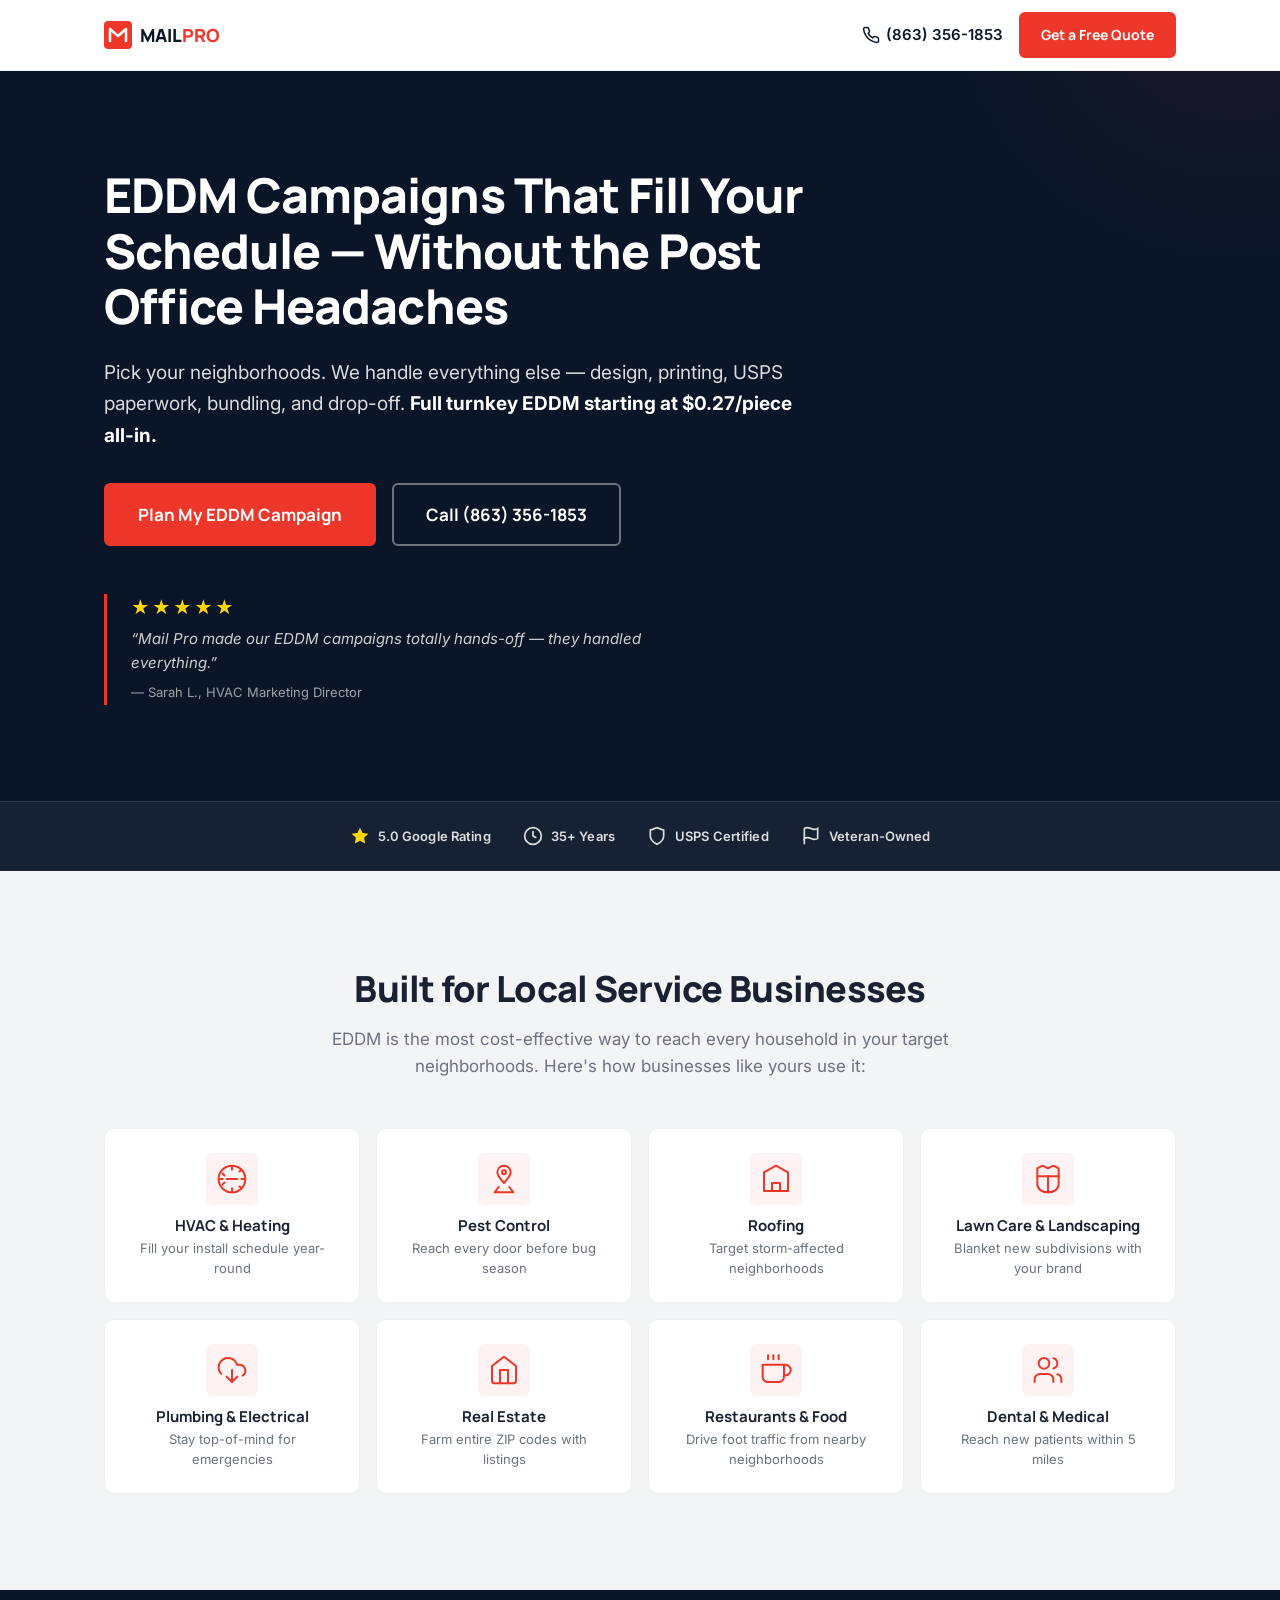
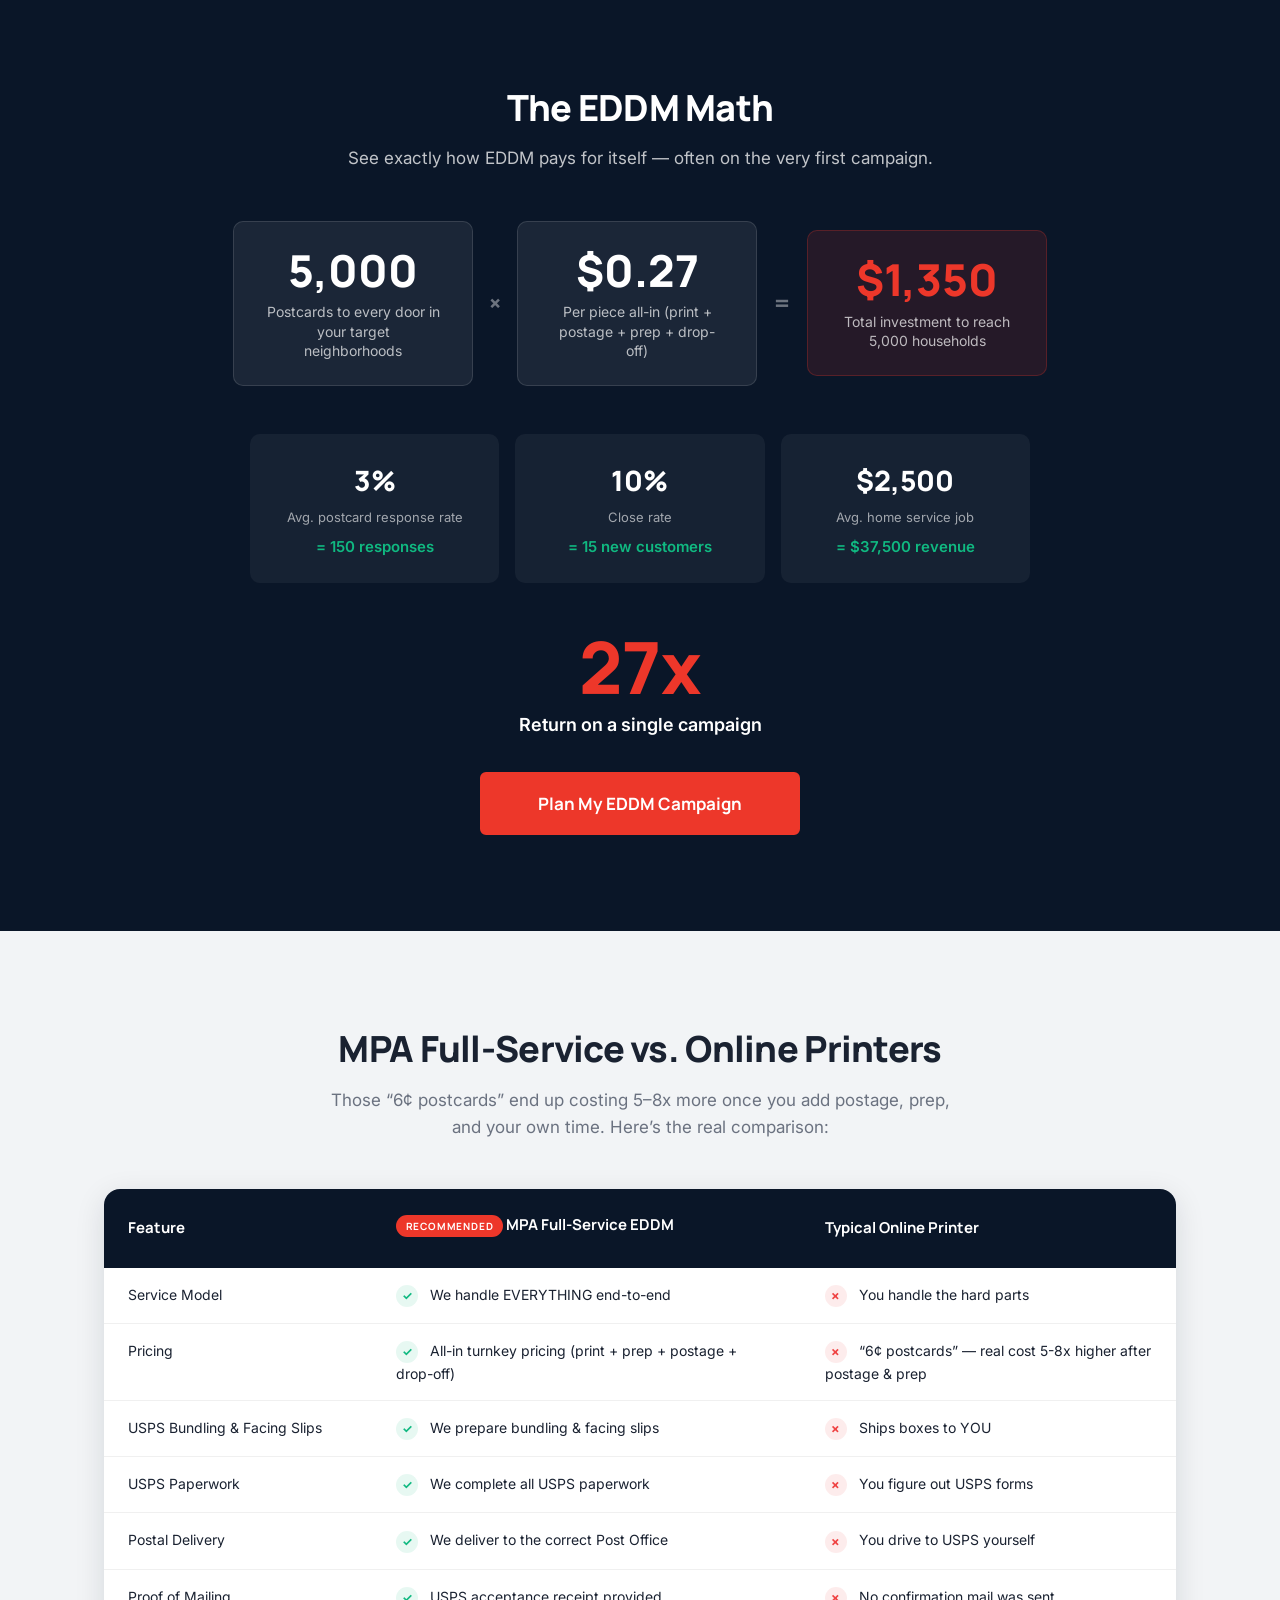
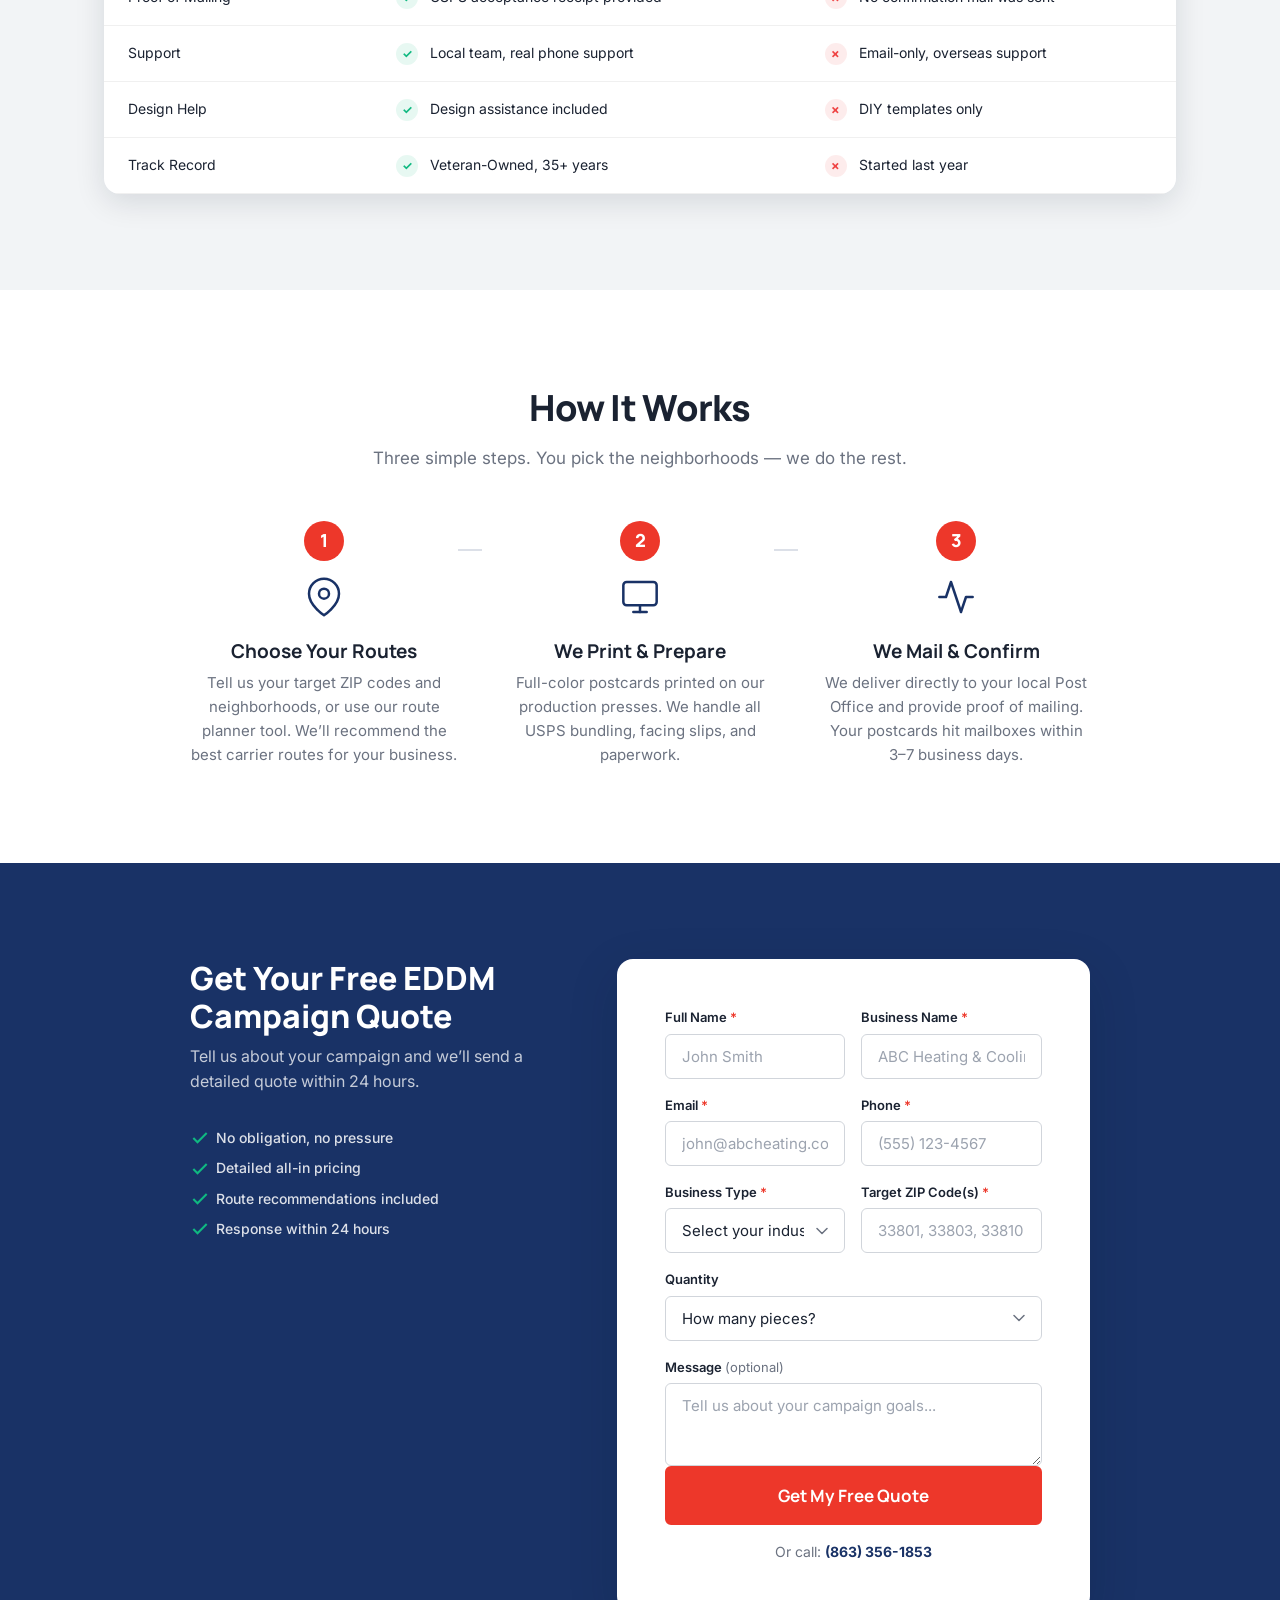
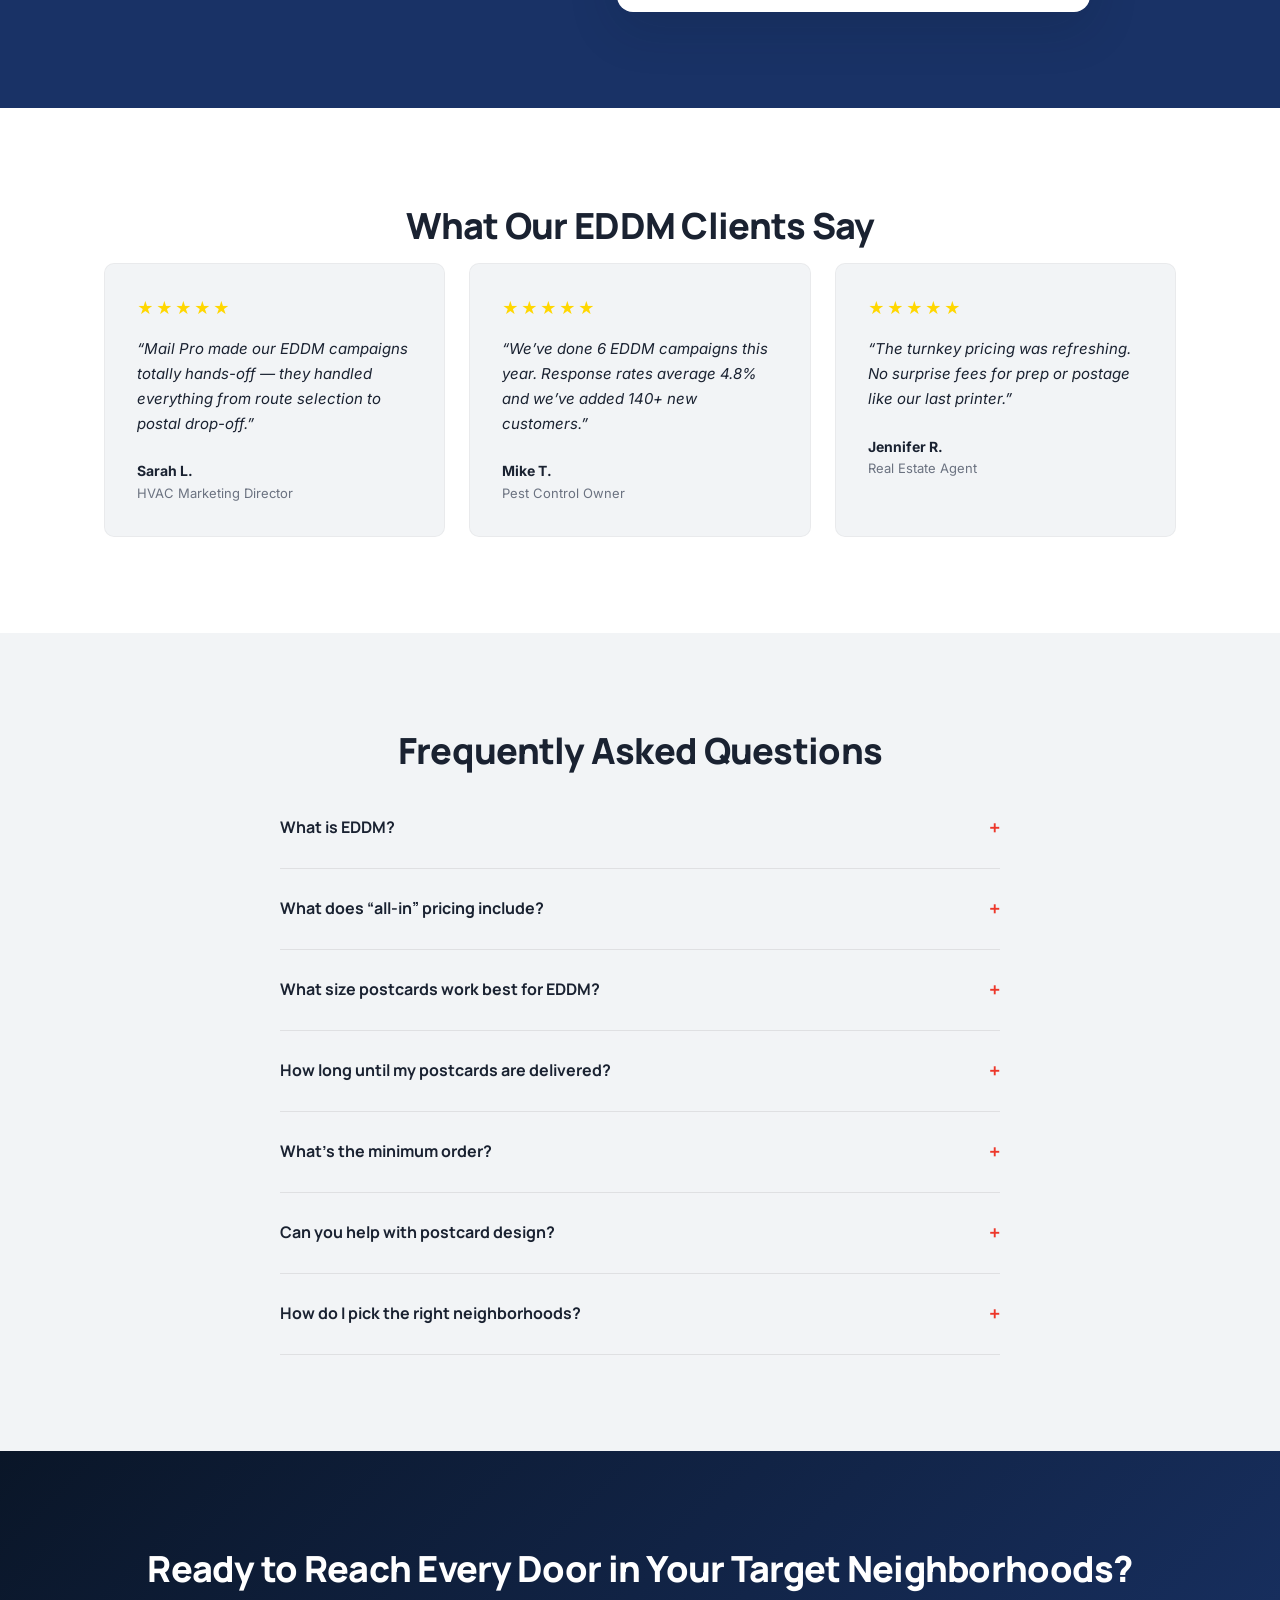
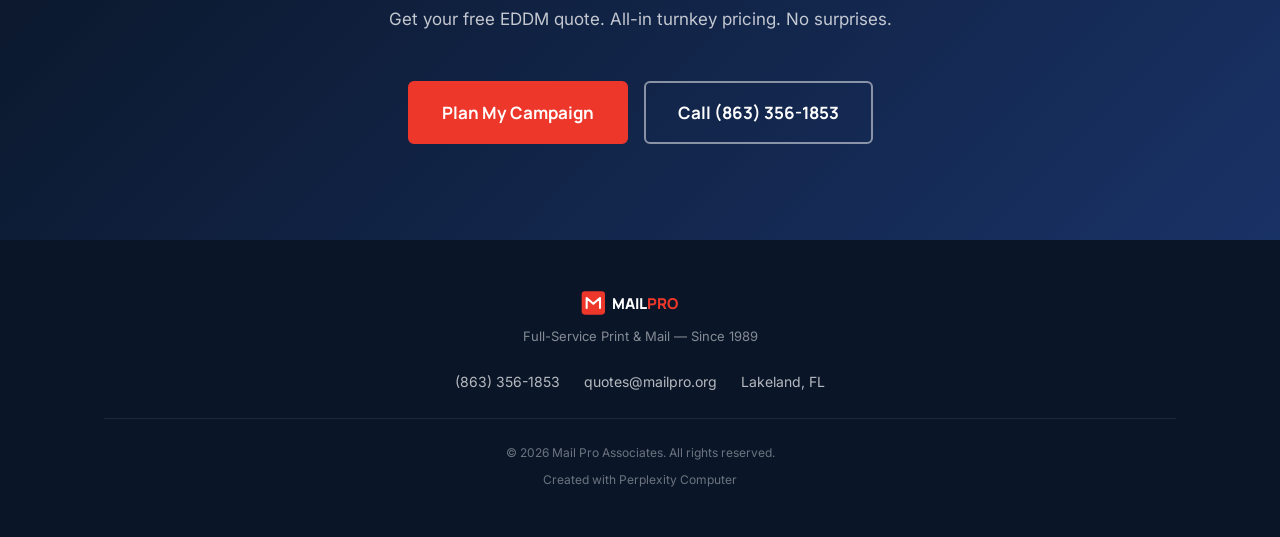
==== commit 53dedfbb: "Fix EDDM Math section: realistic numbers (3% response, ,500 avg ticket, 27x ROI)" ====
--- a/eddm/index.html
+++ b/eddm/index.html
@@ -227,24 +227,24 @@
     </div>
     <div class="math-breakdown">
       <div class="math-breakdown__item">
-        <span class="math-breakdown__value">5.1%</span>
-        <span class="math-breakdown__desc">Avg. EDDM response rate (DMA)</span>
-        <span class="math-breakdown__result">= 255 responses</span>
+        <span class="math-breakdown__value">3%</span>
+        <span class="math-breakdown__desc">Avg. postcard response rate</span>
+        <span class="math-breakdown__result">= 150 responses</span>
       </div>
       <div class="math-breakdown__item">
         <span class="math-breakdown__value">10%</span>
         <span class="math-breakdown__desc">Close rate</span>
-        <span class="math-breakdown__result">= 25 new customers</span>
+        <span class="math-breakdown__result">= 15 new customers</span>
       </div>
       <div class="math-breakdown__item">
-        <span class="math-breakdown__value">$200</span>
-        <span class="math-breakdown__desc">Avg. ticket</span>
-        <span class="math-breakdown__result">= $5,000 revenue</span>
+        <span class="math-breakdown__value">$2,500</span>
+        <span class="math-breakdown__desc">Avg. home service job</span>
+        <span class="math-breakdown__result">= $37,500 revenue</span>
       </div>
     </div>
     <div class="math-roi">
-      <span class="math-roi__number">3.7x</span>
-      <span class="math-roi__label">ROI on your first campaign</span>
+      <span class="math-roi__number">27x</span>
+      <span class="math-roi__label">Return on a single campaign</span>
     </div>
     <a href="#quote-form" class="btn btn--primary btn--lg math-cta">Plan My EDDM Campaign</a>
   </div>
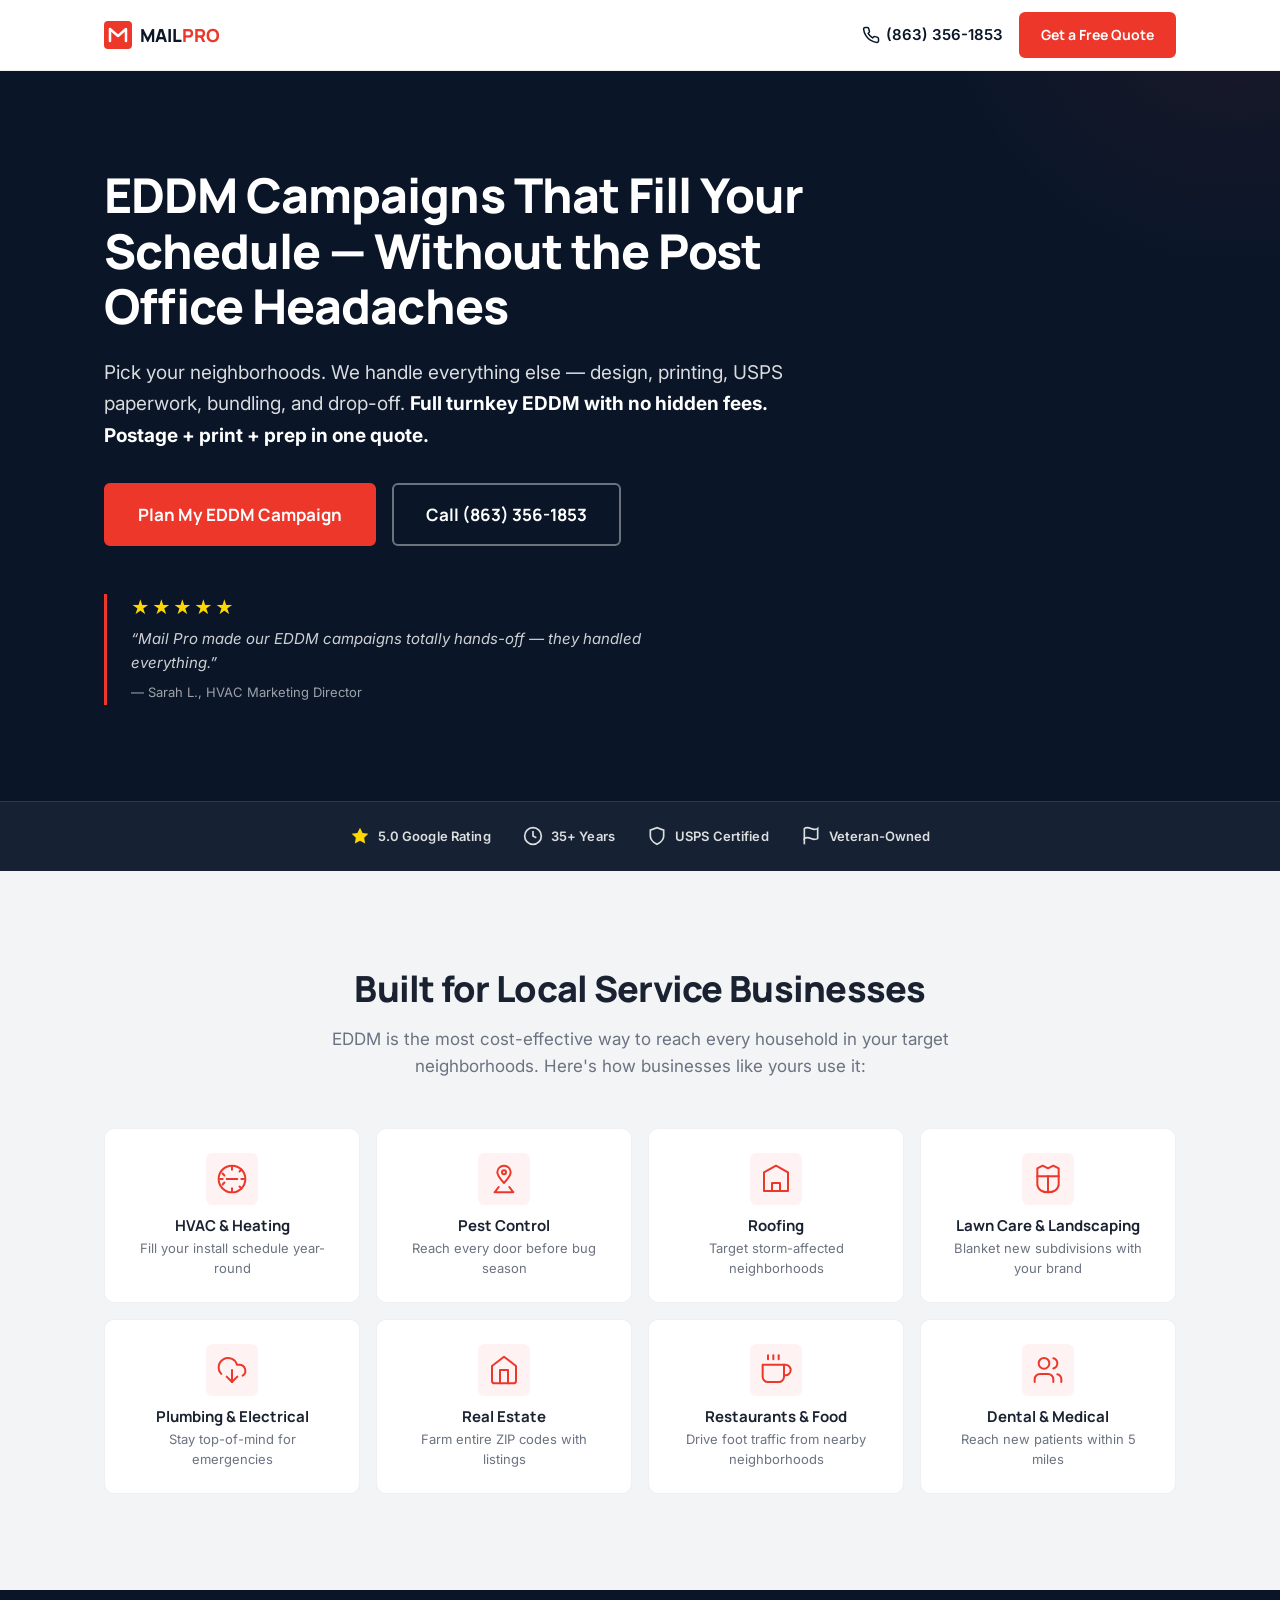
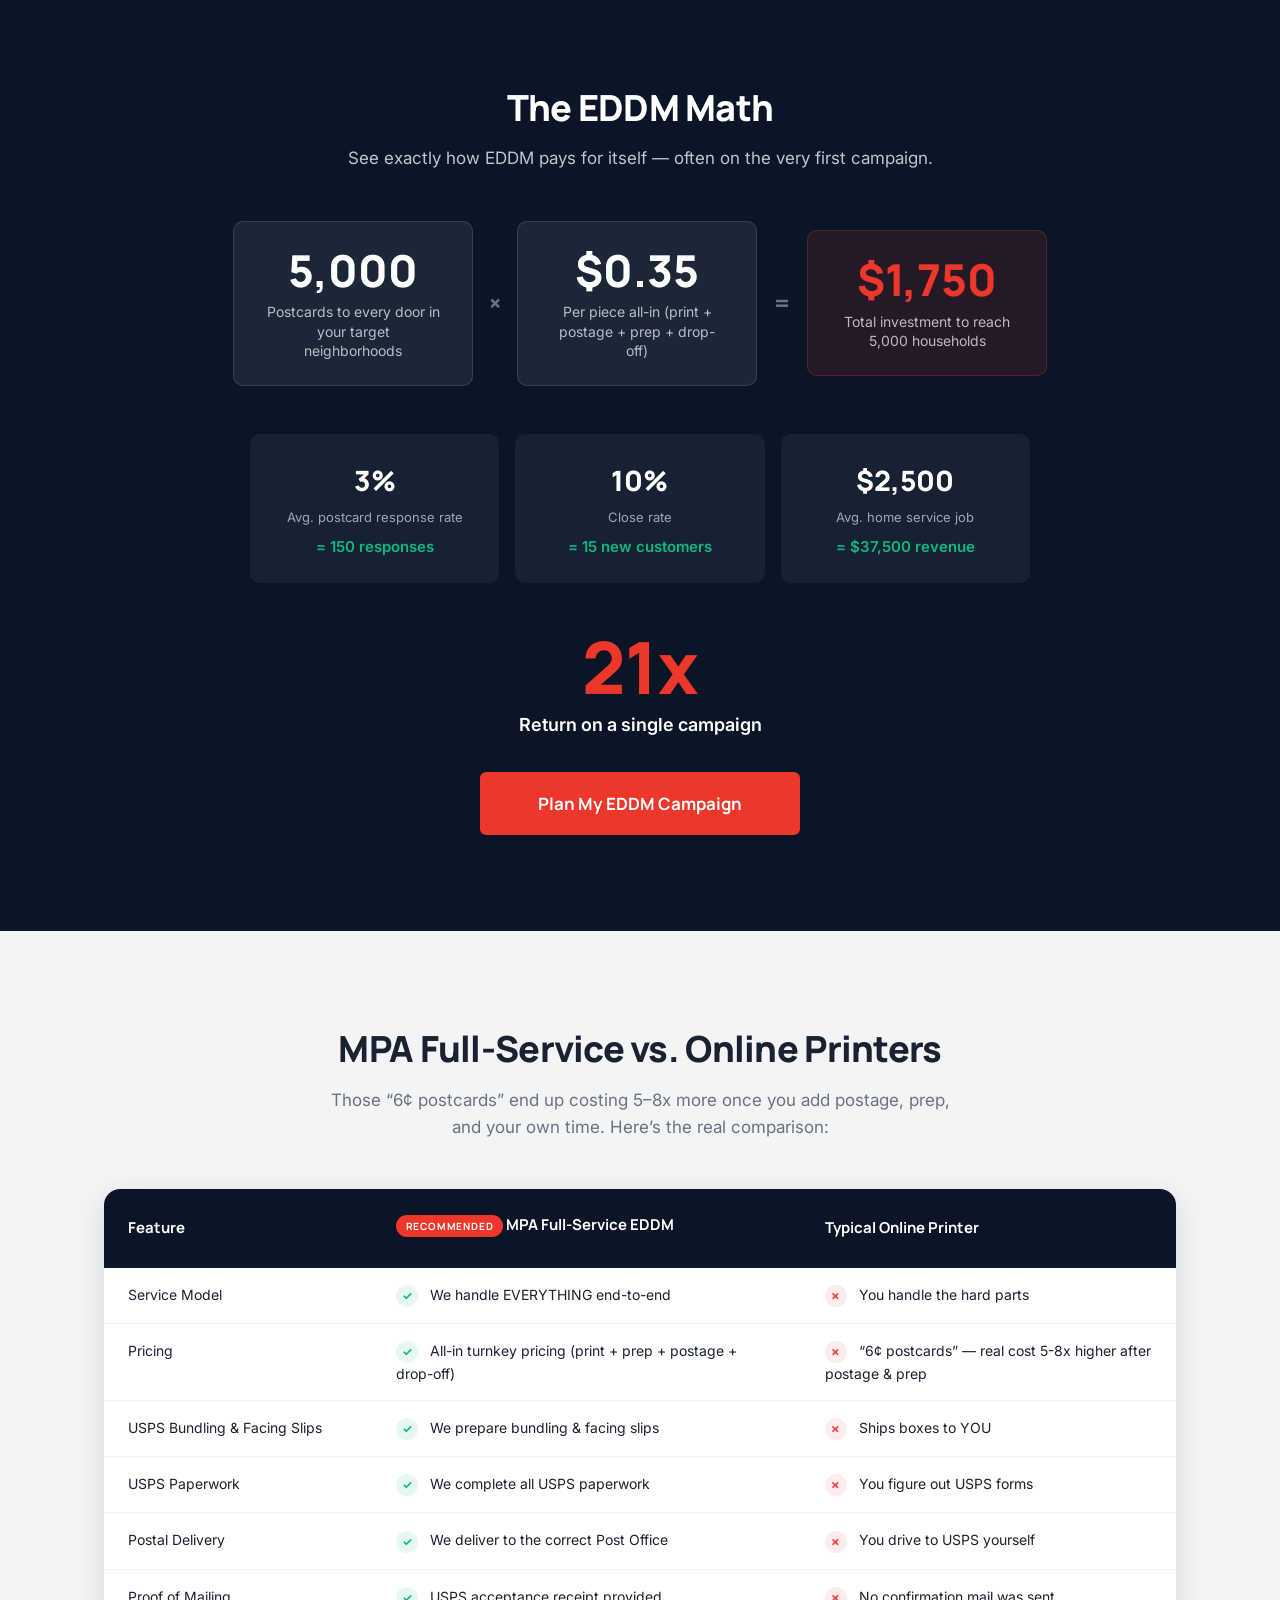
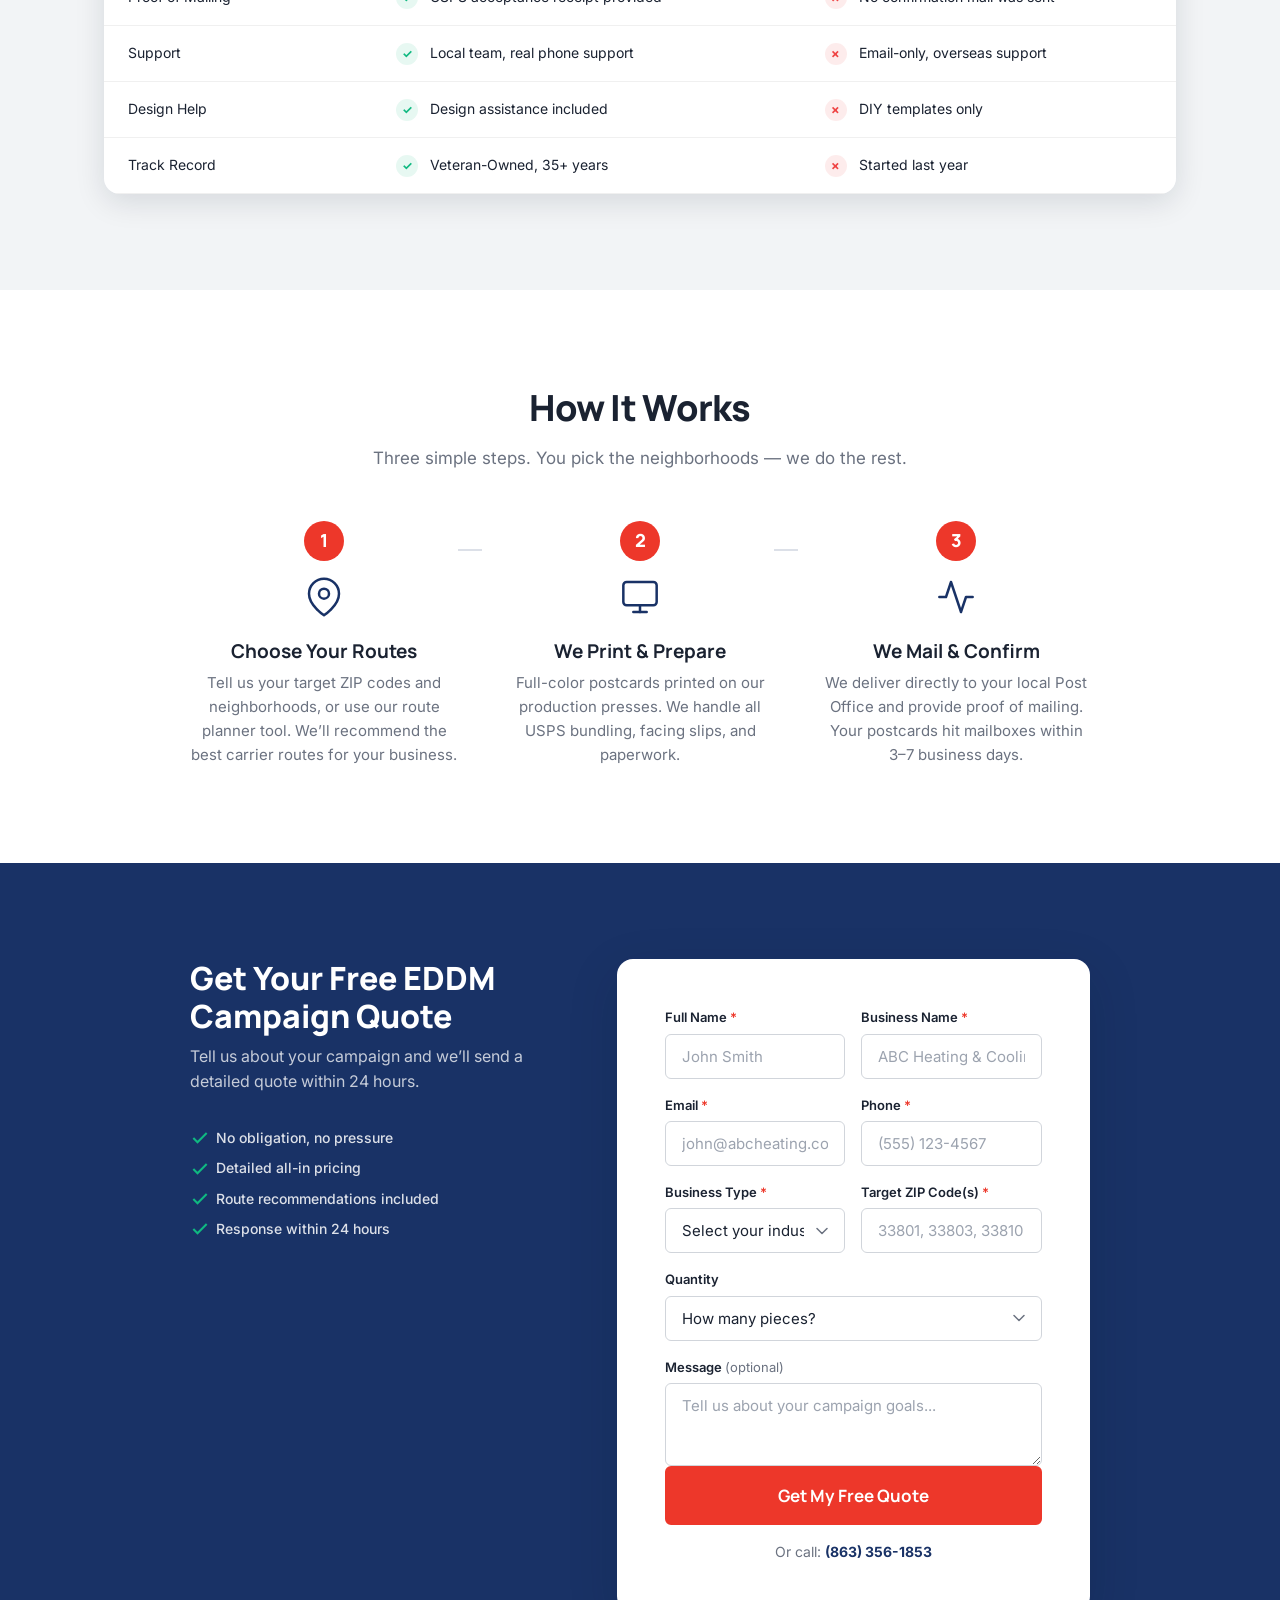
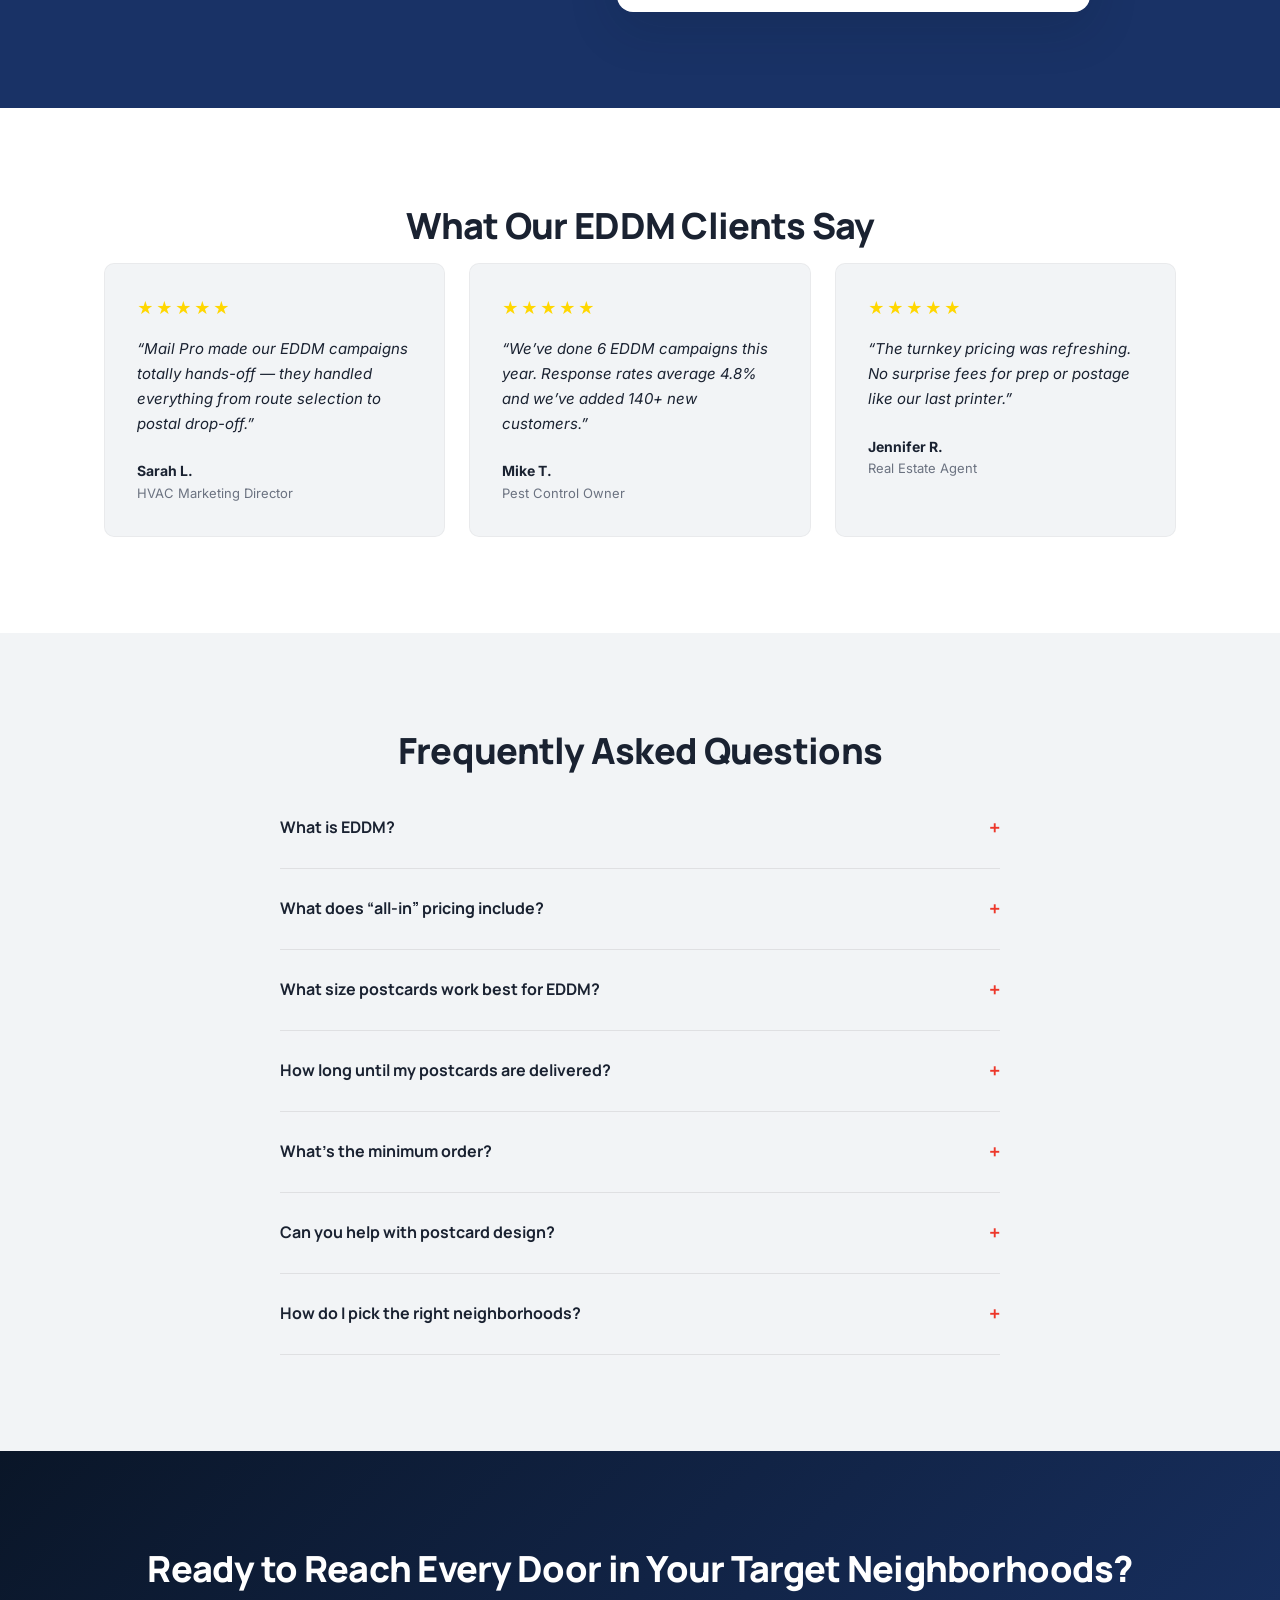
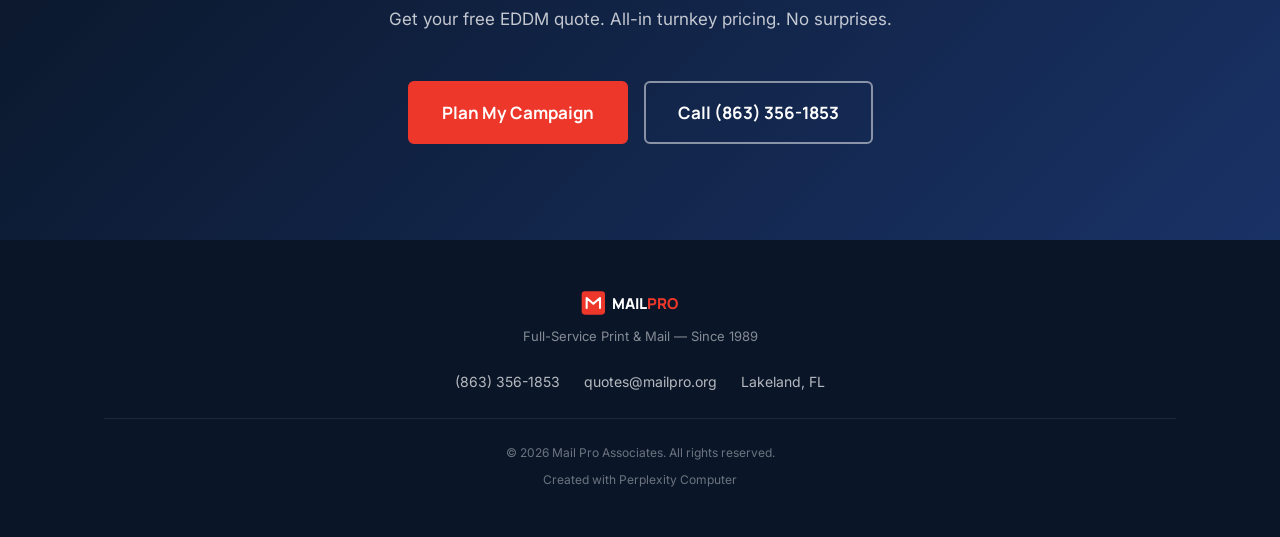
==== commit 6a40ec3a: "Fix EDDM pricing: remove false /bin/bash.27/piece claim, use realistic /bin/bash.35 all-in (postage " ====
--- a/eddm/index.html
+++ b/eddm/index.html
@@ -21,9 +21,9 @@
 <meta charset="UTF-8">
 <meta name="viewport" content="width=device-width, initial-scale=1.0">
 <title>EDDM Mailing Services | Turnkey Every Door Direct Mail | MPA</title>
-<meta name="description" content="Full-service EDDM campaigns starting at $0.27/piece all-in. We handle printing, USPS prep, and delivery. 35+ years, veteran-owned. Get a free quote.">
+<meta name="description" content="Full-service EDDM campaigns — printing, USPS prep, bundling, and drop-off handled turnkey. 35+ years, veteran-owned. Get a free quote.">
 <meta property="og:title" content="EDDM Mailing Services | Turnkey Every Door Direct Mail | MPA">
-<meta property="og:description" content="Full-service EDDM campaigns starting at $0.27/piece all-in. We handle printing, USPS prep, and delivery. 35+ years, veteran-owned. Get a free quote.">
+<meta property="og:description" content="Full-service EDDM campaigns — printing, USPS prep, bundling, and drop-off handled turnkey. 35+ years, veteran-owned. Get a free quote.">
 <meta property="og:type" content="website">
 
 <!-- Fonts -->
@@ -60,7 +60,7 @@
     "itemOffered": {
       "@type": "Service",
       "name": "Every Door Direct Mail (EDDM)",
-      "description": "Turnkey EDDM campaigns including postcard design, printing, USPS bundling, paperwork, and postal drop-off. Starting at $0.27/piece all-in.",
+      "description": "Turnkey EDDM campaigns including postcard design, printing, USPS bundling, paperwork, and postal drop-off. Get a free quote.",
       "provider": {
         "@type": "LocalBusiness",
         "name": "Mail Pro Associates"
@@ -103,7 +103,7 @@
   <div class="hero__inner">
     <div class="hero__content">
       <h1 class="hero__title">EDDM Campaigns That Fill Your Schedule&nbsp;&mdash; Without the Post Office Headaches</h1>
-      <p class="hero__subtitle">Pick your neighborhoods. We handle everything else &mdash; design, printing, USPS paperwork, bundling, and drop-off. <strong>Full turnkey EDDM starting at $0.27/piece all-in.</strong></p>
+      <p class="hero__subtitle">Pick your neighborhoods. We handle everything else &mdash; design, printing, USPS paperwork, bundling, and drop-off. <strong>Full turnkey EDDM with no hidden fees. Postage + print + prep in one quote.</strong></p>
       <div class="hero__ctas">
         <a href="#quote-form" class="btn btn--primary btn--lg">Plan My EDDM Campaign</a>
         <a href="tel:8633561853" class="btn btn--outline btn--lg">Call (863) 356-1853</a>
@@ -216,12 +216,12 @@
       </div>
       <div class="math-card__connector">&times;</div>
       <div class="math-card">
-        <span class="math-card__number">$0.27</span>
+        <span class="math-card__number">$0.35</span>
         <span class="math-card__label">Per piece all-in (print + postage + prep + drop-off)</span>
       </div>
       <div class="math-card__connector">=</div>
       <div class="math-card math-card--highlight">
-        <span class="math-card__number">$1,350</span>
+        <span class="math-card__number">$1,750</span>
         <span class="math-card__label">Total investment to reach 5,000 households</span>
       </div>
     </div>
@@ -243,7 +243,7 @@
       </div>
     </div>
     <div class="math-roi">
-      <span class="math-roi__number">27x</span>
+      <span class="math-roi__number">21x</span>
       <span class="math-roi__label">Return on a single campaign</span>
     </div>
     <a href="#quote-form" class="btn btn--primary btn--lg math-cta">Plan My EDDM Campaign</a>
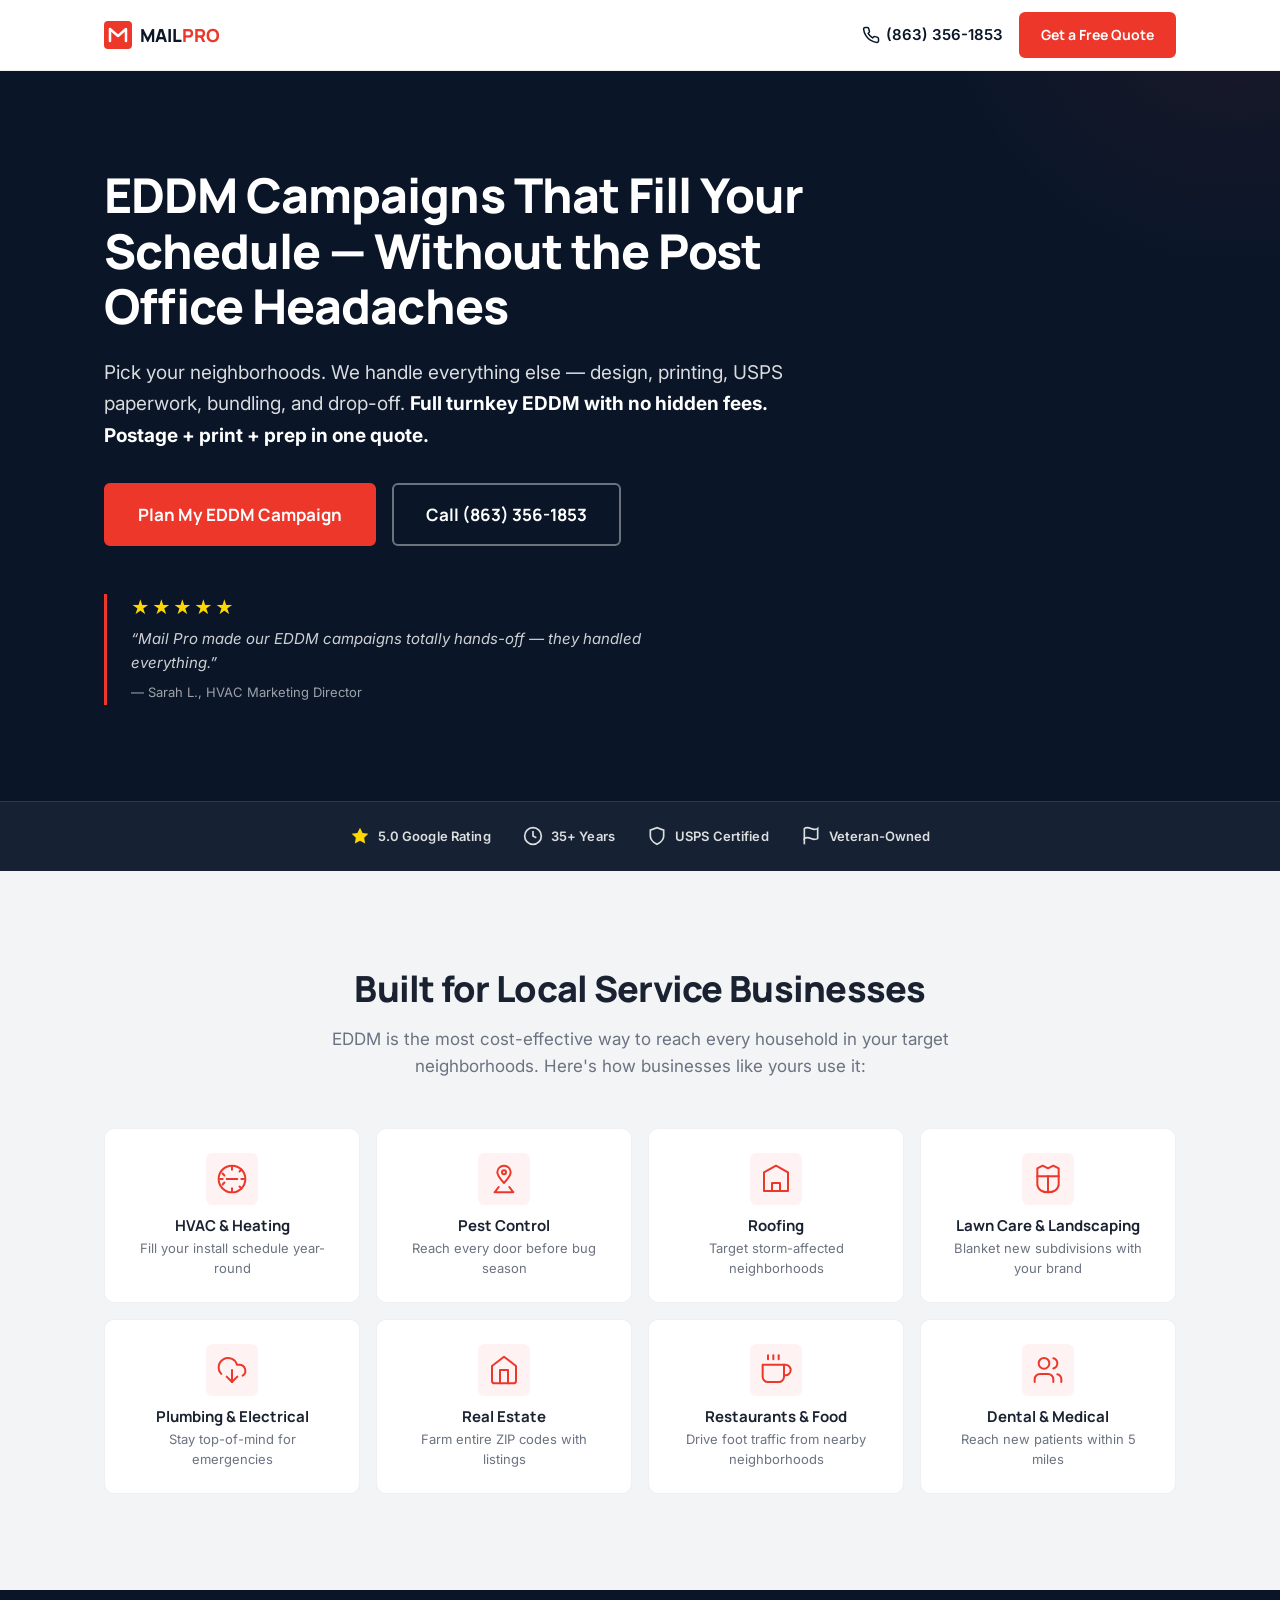
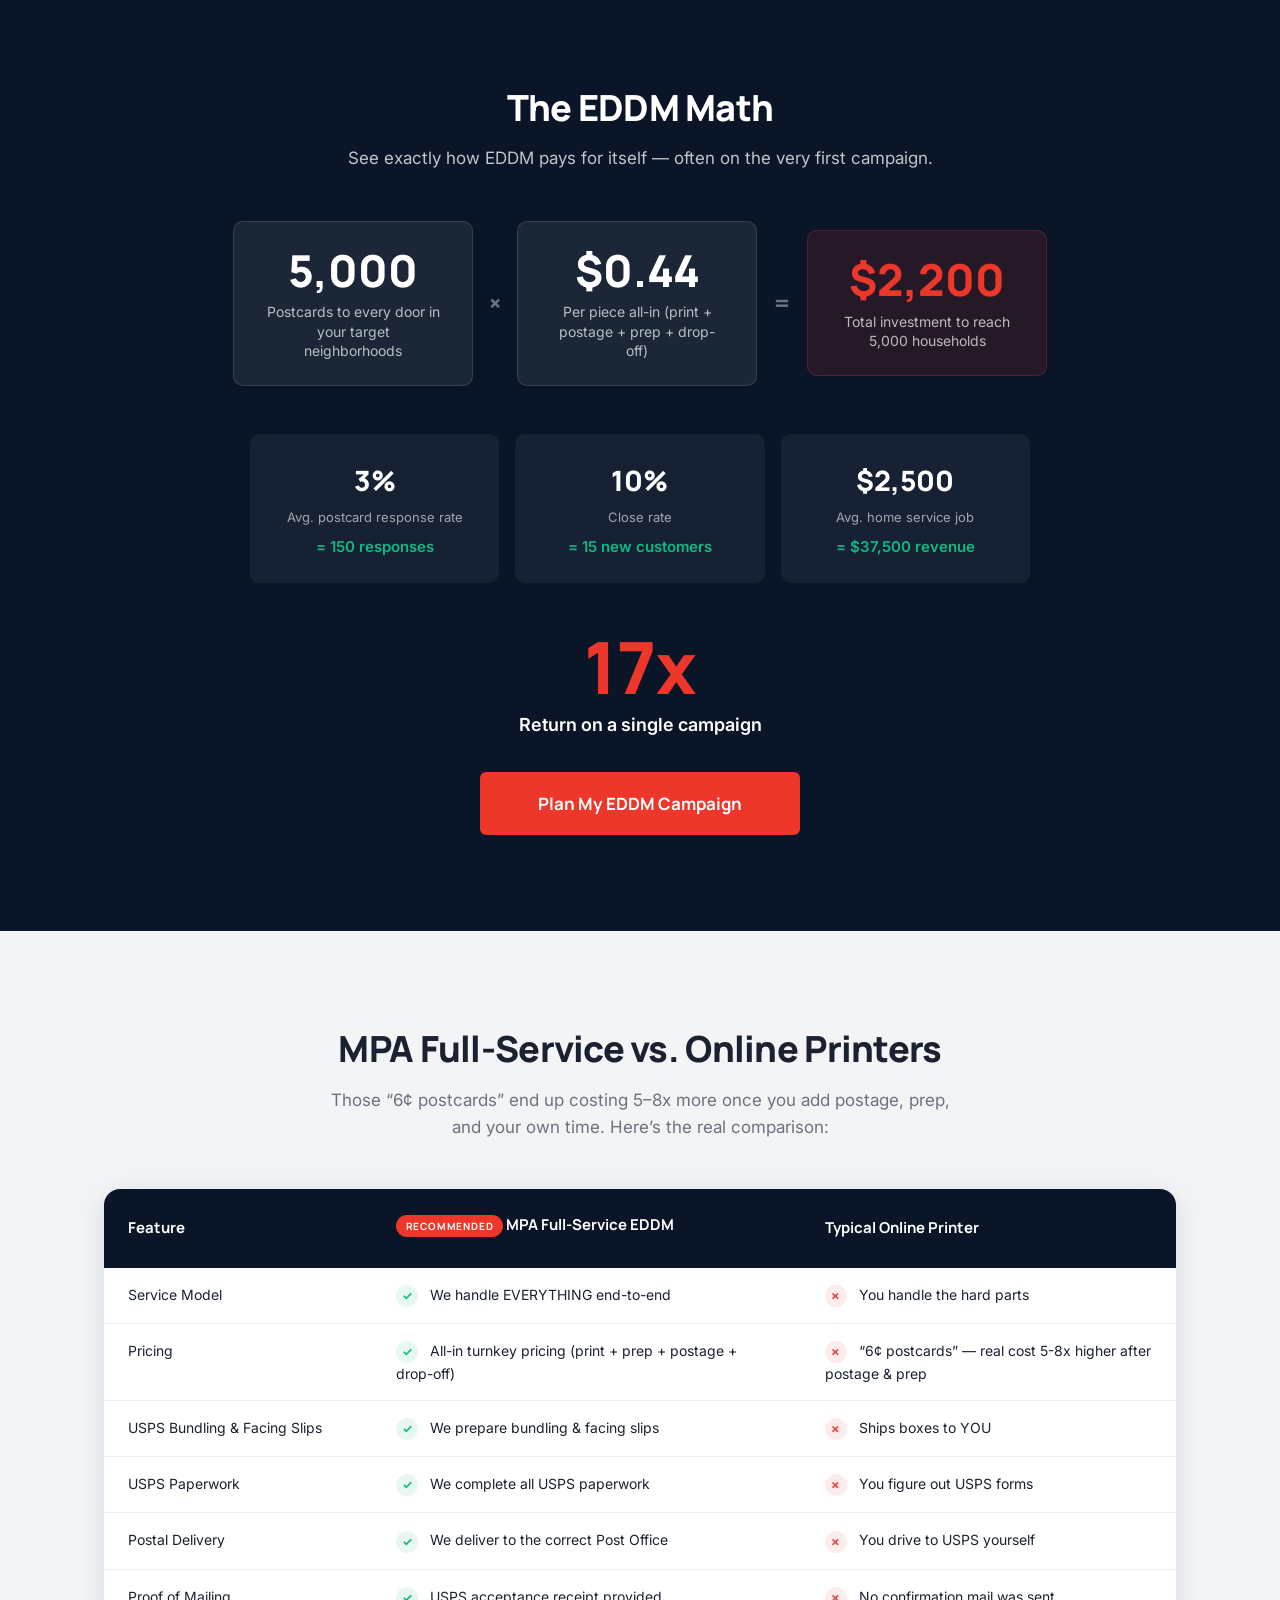
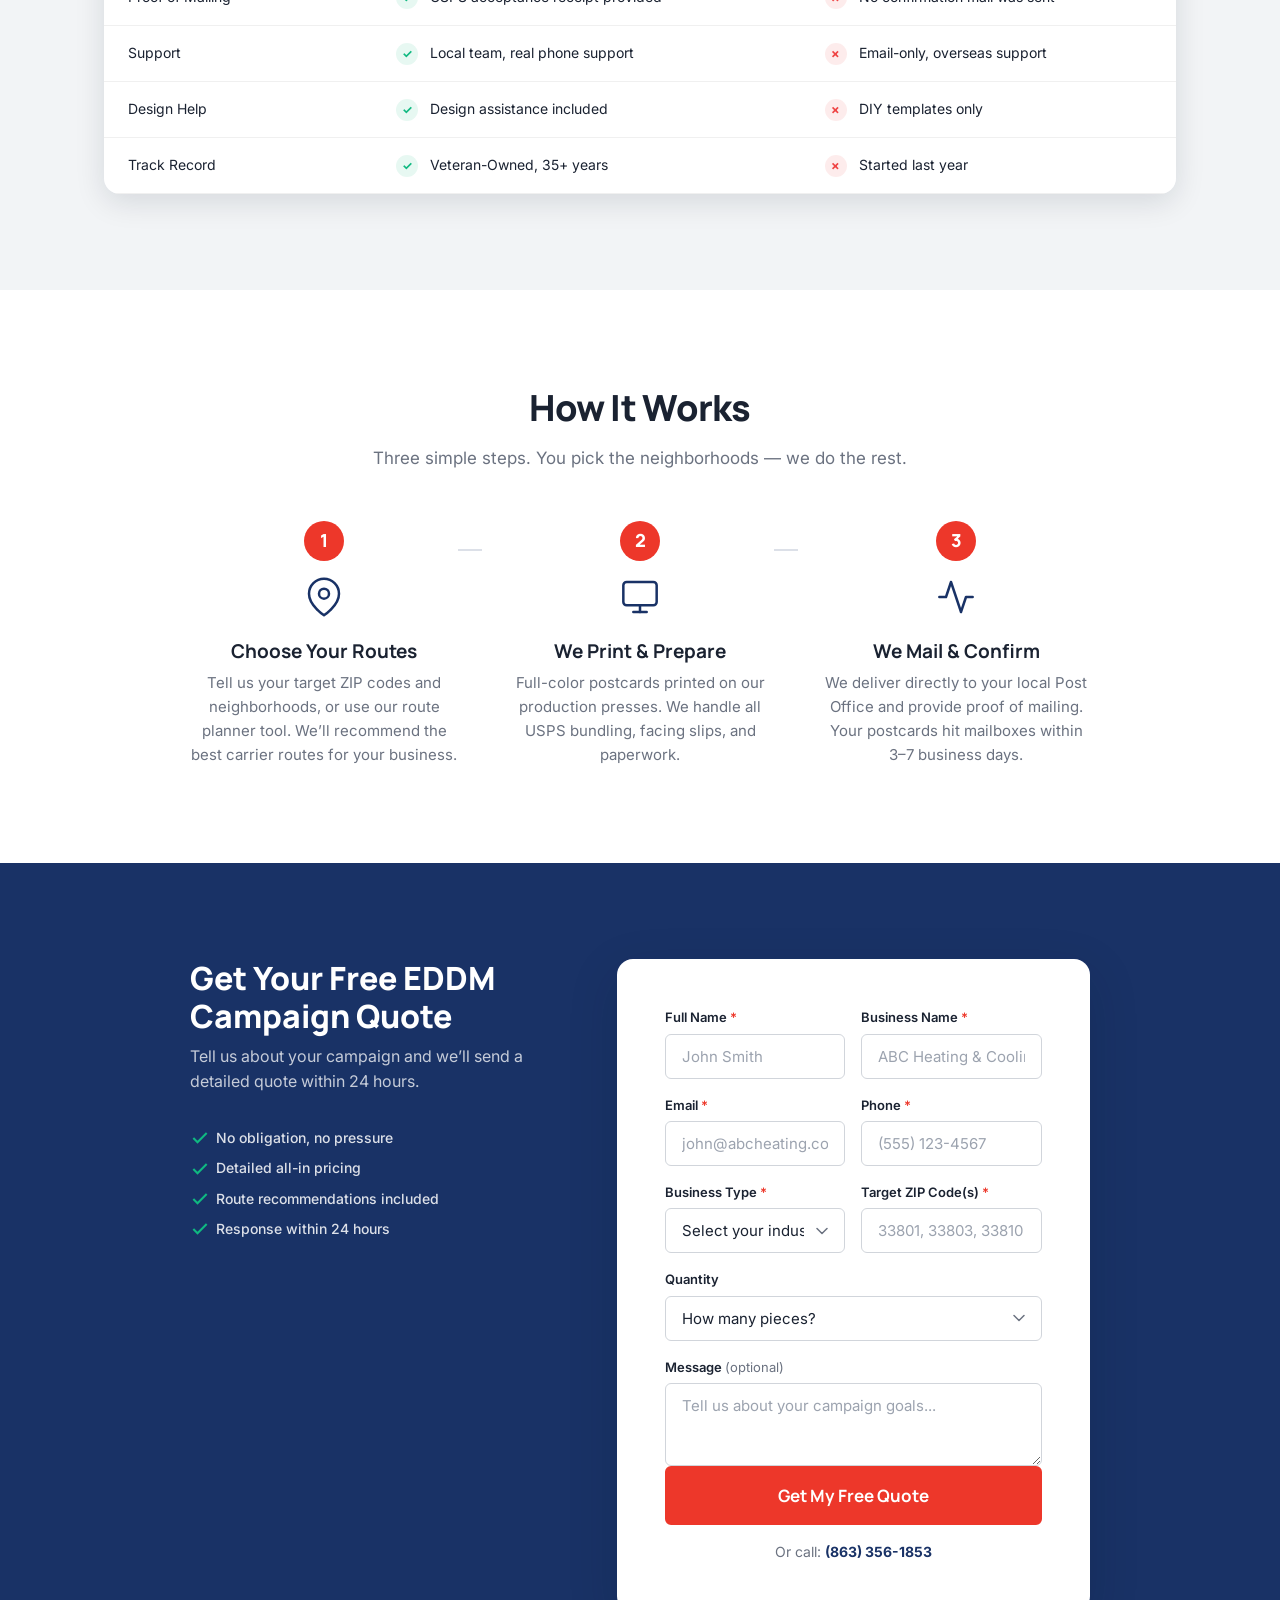
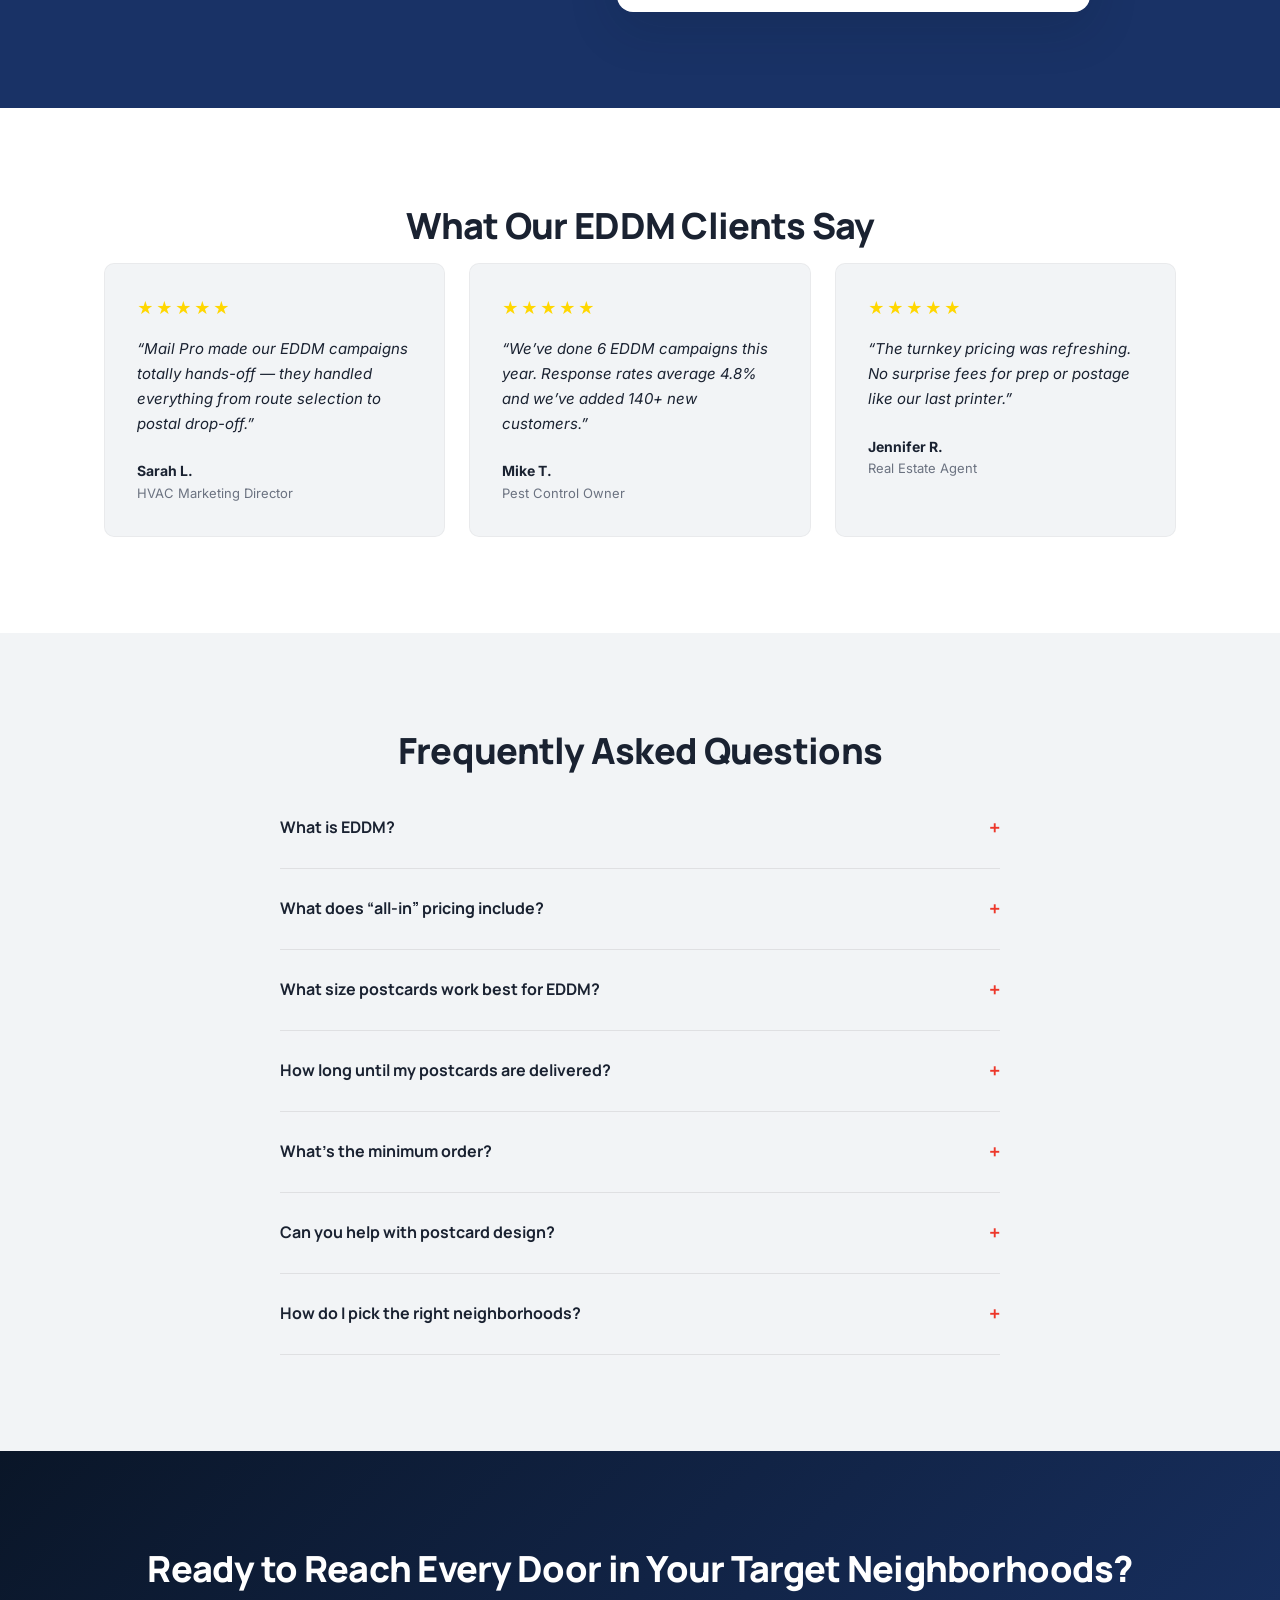
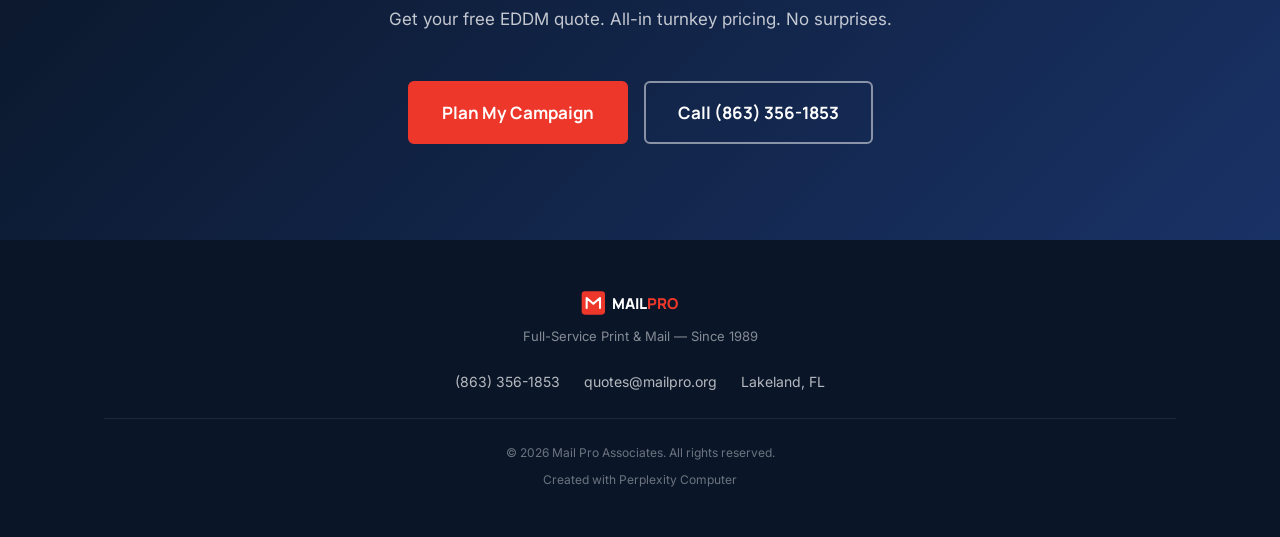
==== commit 20123298: "Fix EDDM pricing to actual MPA rate sheet: /bin/bash.44/piece all-in for 6.25x9 at 5K qty" ====
--- a/eddm/index.html
+++ b/eddm/index.html
@@ -216,12 +216,12 @@
       </div>
       <div class="math-card__connector">&times;</div>
       <div class="math-card">
-        <span class="math-card__number">$0.35</span>
+        <span class="math-card__number">$0.44</span>
         <span class="math-card__label">Per piece all-in (print + postage + prep + drop-off)</span>
       </div>
       <div class="math-card__connector">=</div>
       <div class="math-card math-card--highlight">
-        <span class="math-card__number">$1,750</span>
+        <span class="math-card__number">$2,200</span>
         <span class="math-card__label">Total investment to reach 5,000 households</span>
       </div>
     </div>
@@ -243,7 +243,7 @@
       </div>
     </div>
     <div class="math-roi">
-      <span class="math-roi__number">21x</span>
+      <span class="math-roi__number">17x</span>
       <span class="math-roi__label">Return on a single campaign</span>
     </div>
     <a href="#quote-form" class="btn btn--primary btn--lg math-cta">Plan My EDDM Campaign</a>
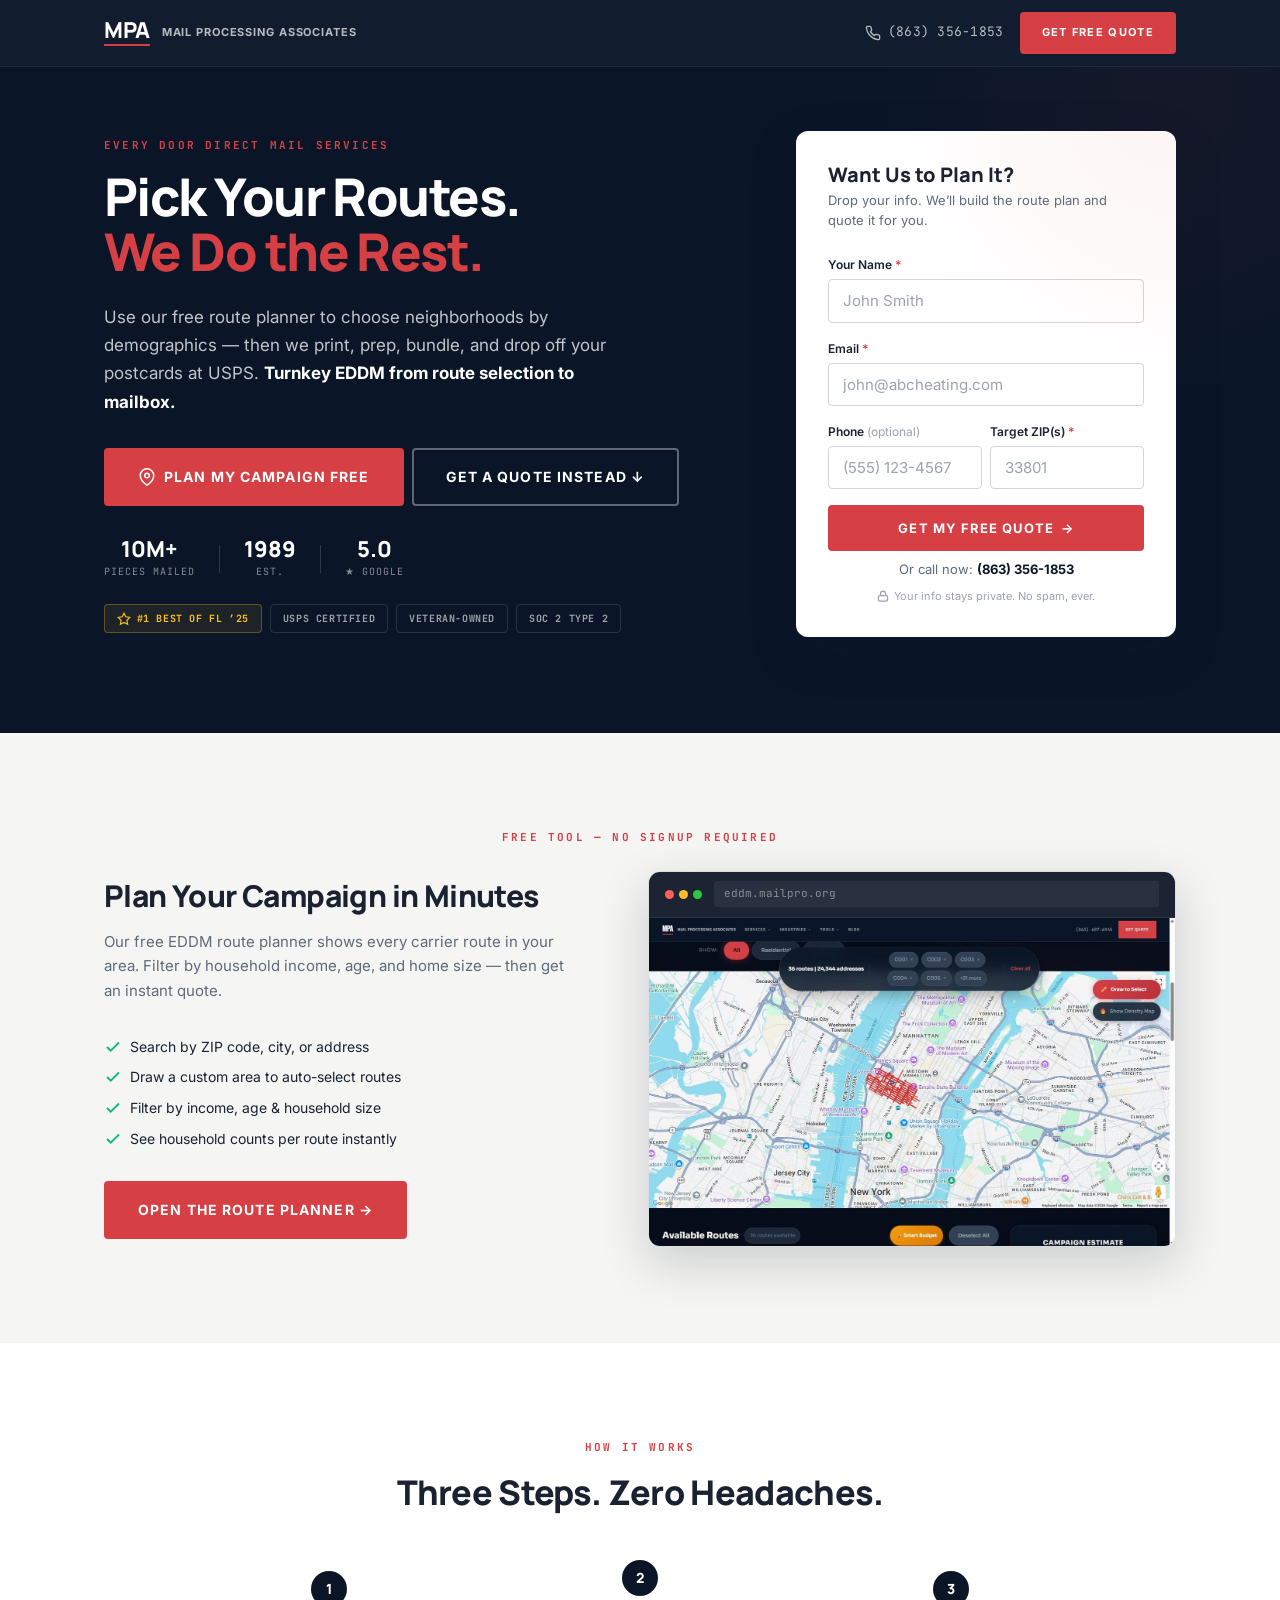
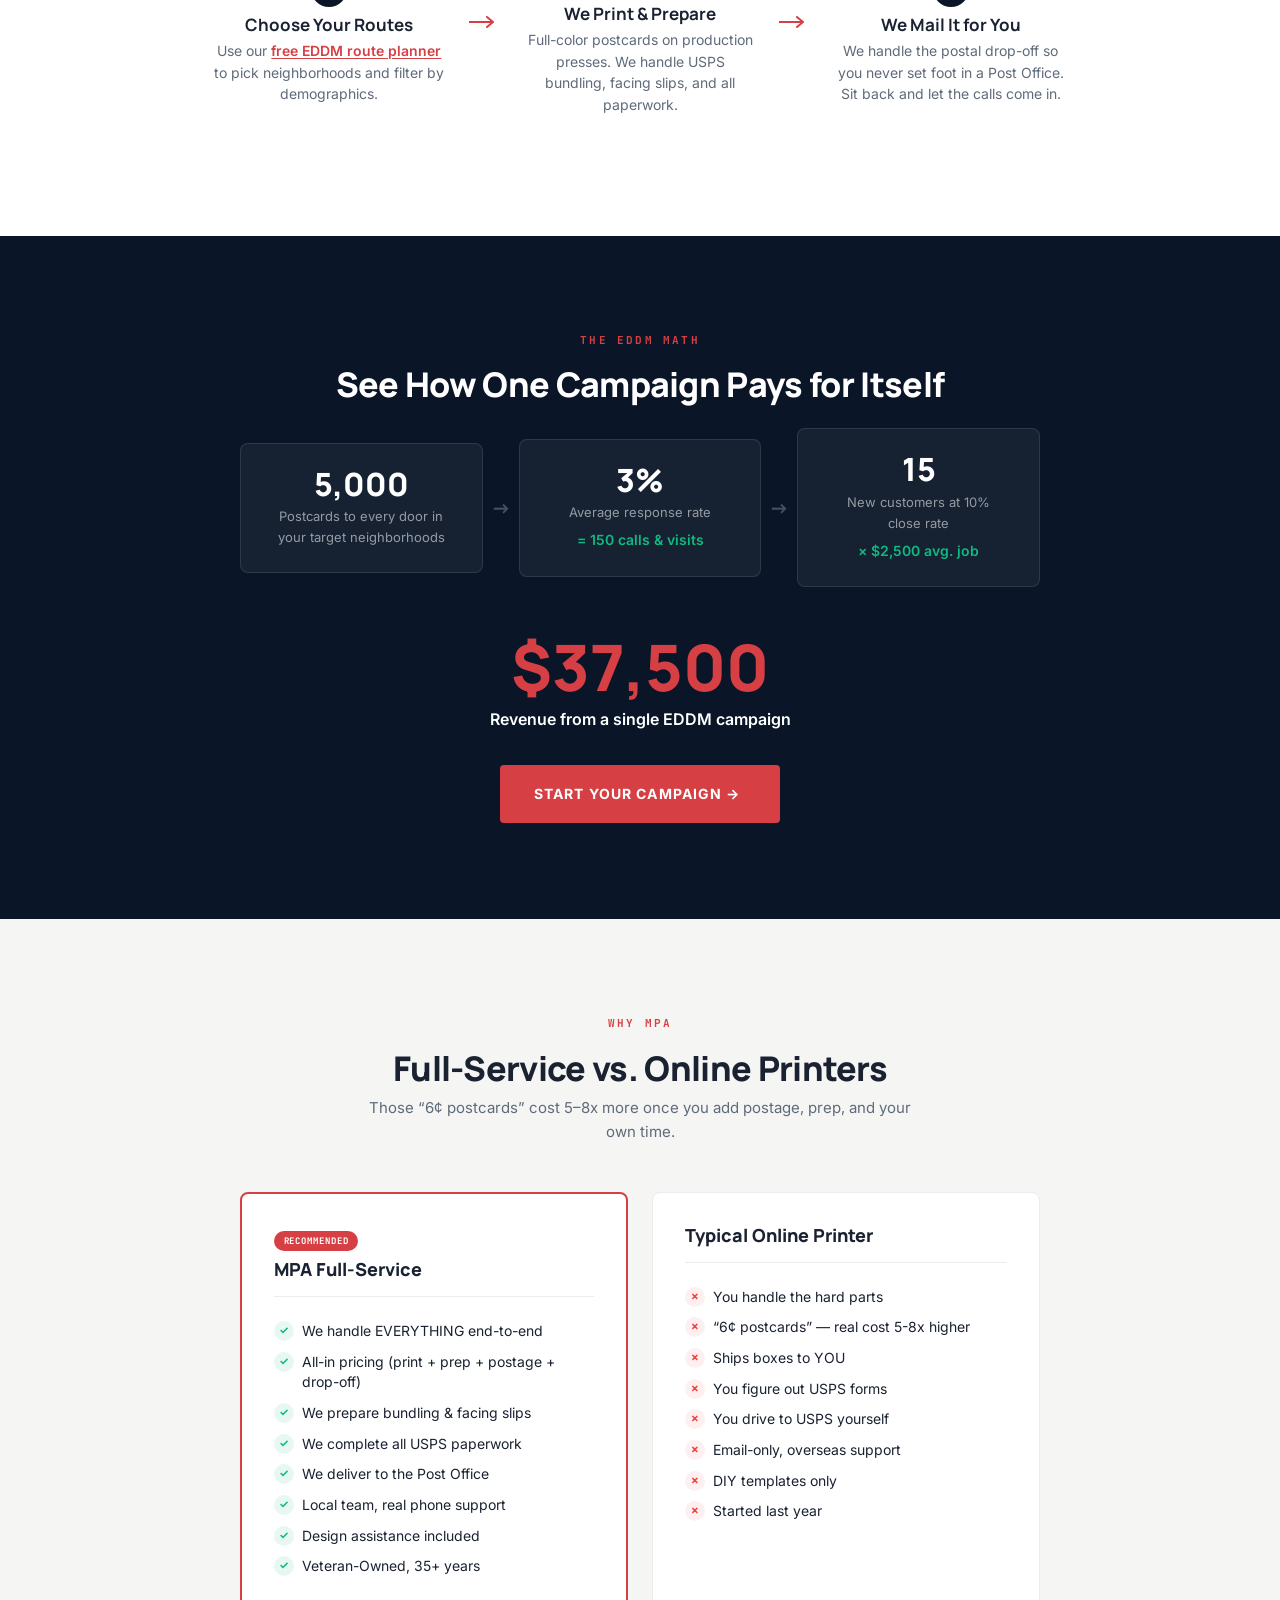
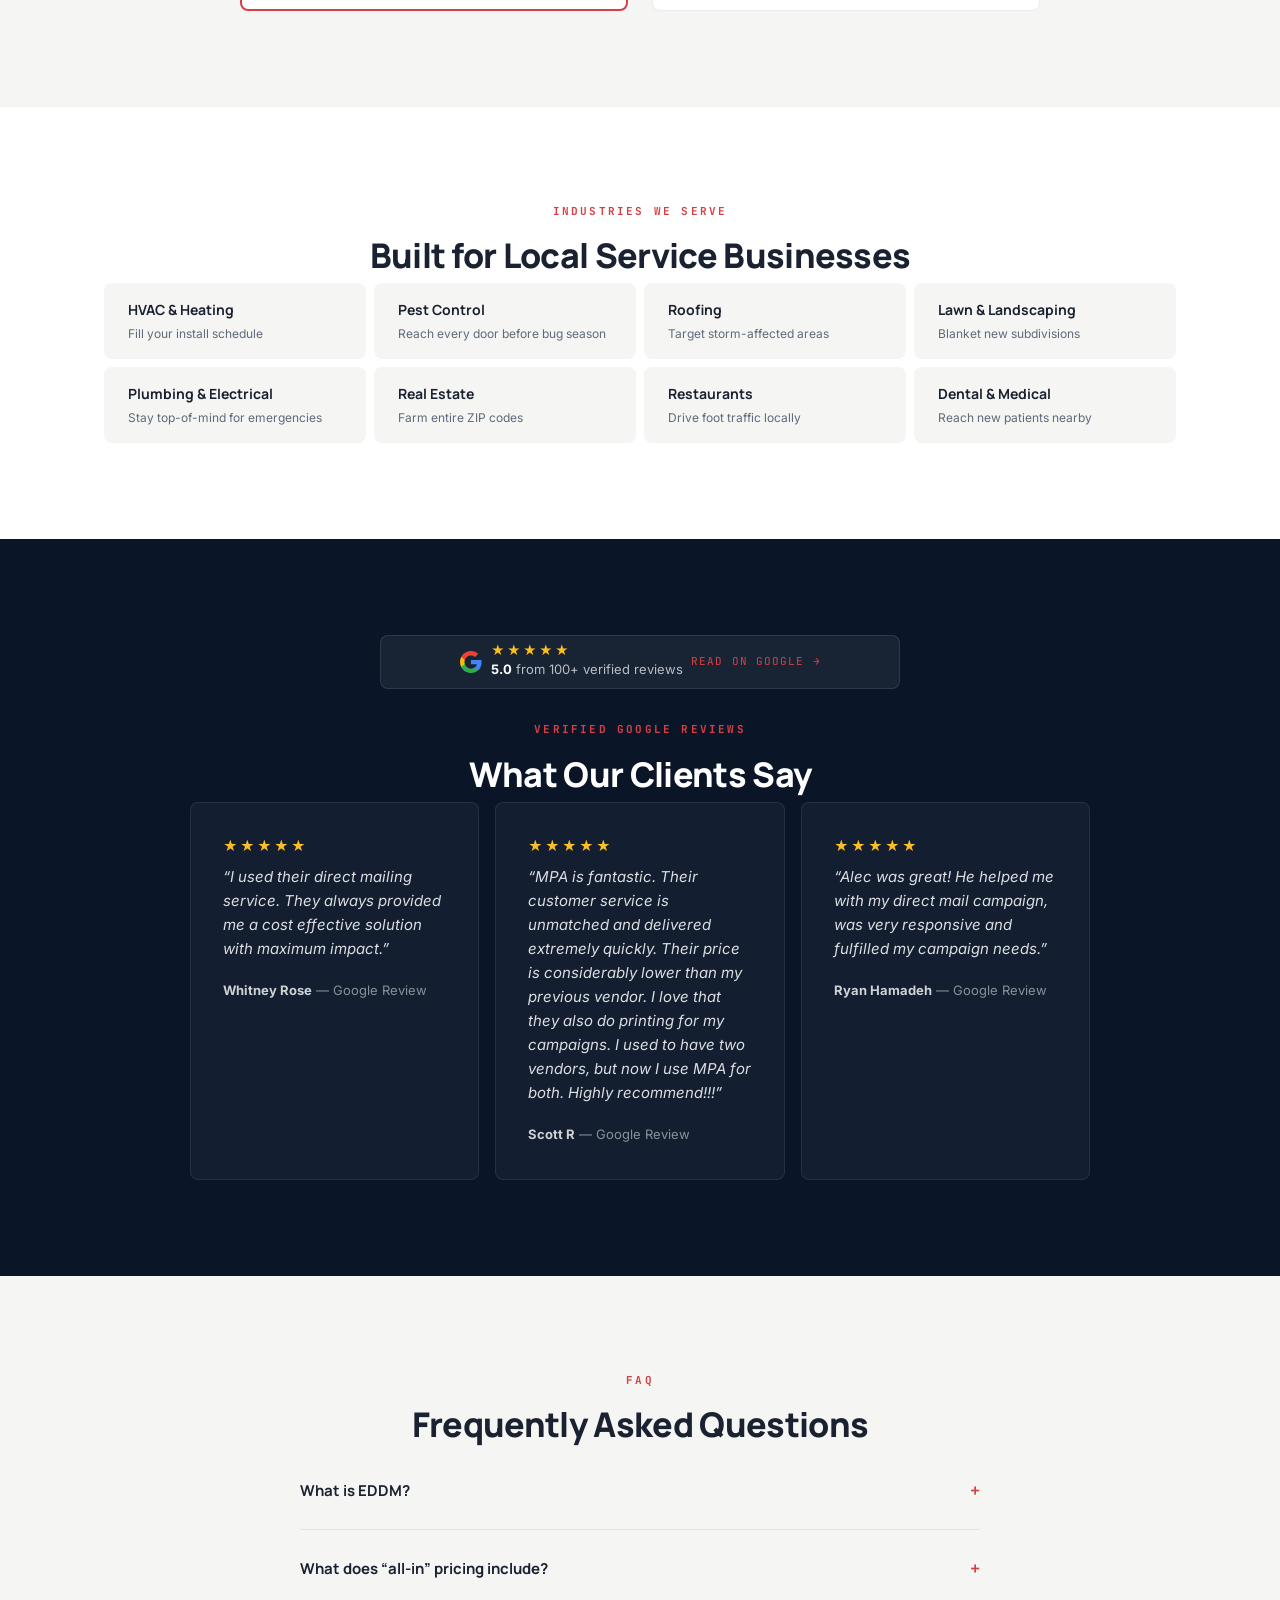
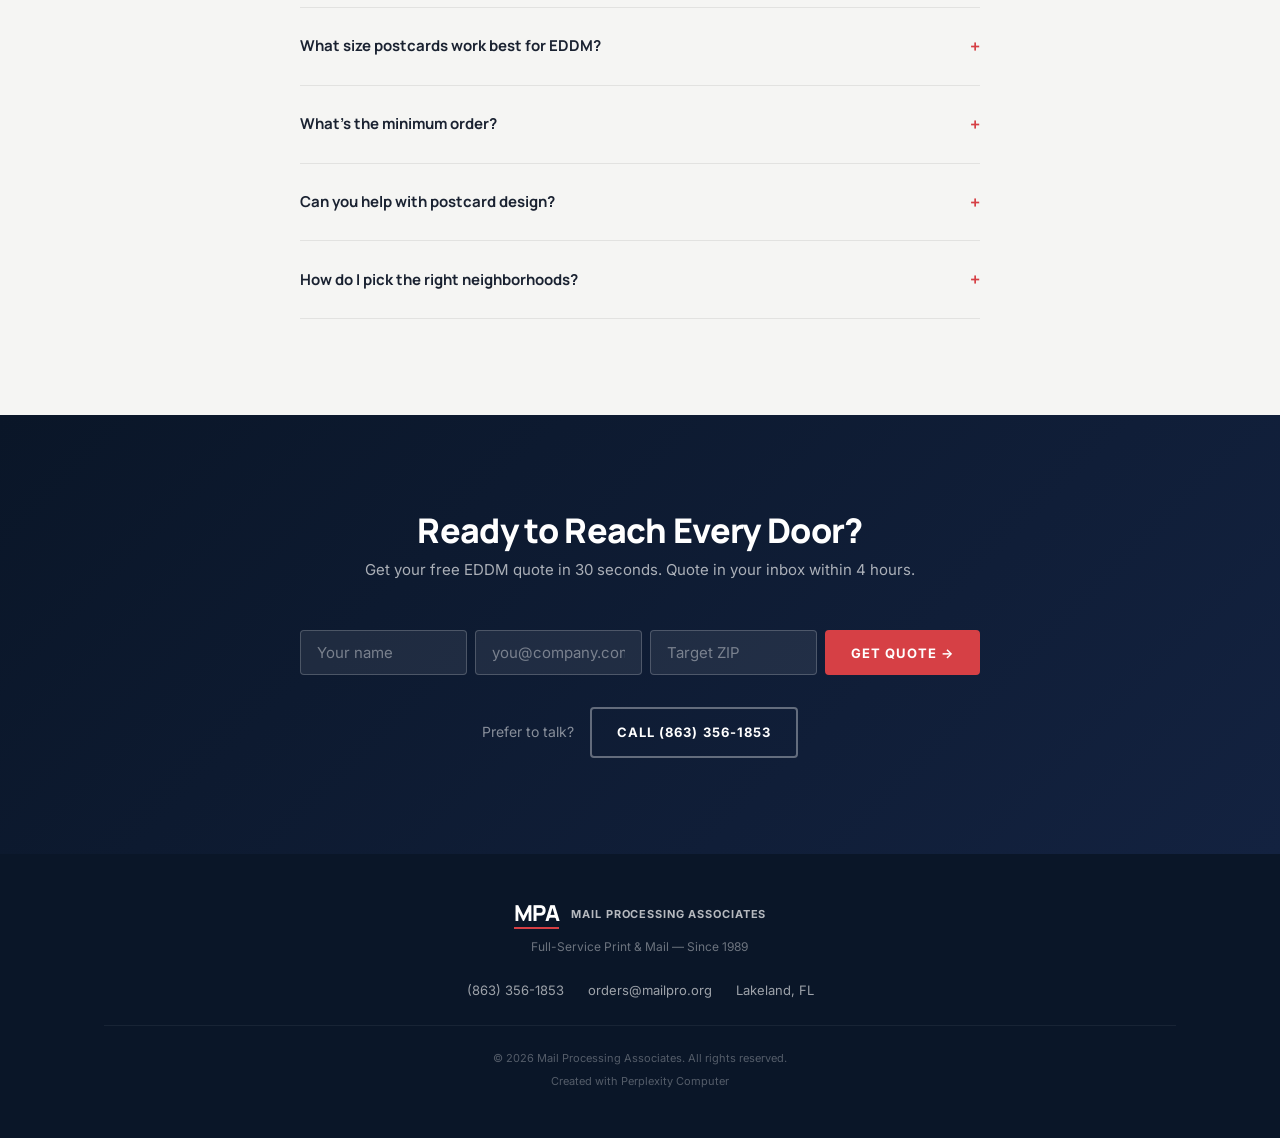
==== commit bef3c03b: "Add vercel.json for static deployment" ====
--- a/eddm/index.html
+++ b/eddm/index.html
@@ -29,7 +29,7 @@
 <!-- Fonts -->
 <link rel="preconnect" href="https://fonts.googleapis.com">
 <link rel="preconnect" href="https://fonts.gstatic.com" crossorigin>
-<link href="https://fonts.googleapis.com/css2?family=Manrope:wght@600;700;800&family=Inter:wght@400;500;600;700&display=swap" rel="stylesheet">
+<link href="https://fonts.googleapis.com/css2?family=Manrope:wght@600;700;800&family=Inter:wght@400;500;600;700&family=JetBrains+Mono:wght@400;700&display=swap" rel="stylesheet">
 
 <!-- Styles -->
 <link rel="stylesheet" href="style.css">
@@ -39,7 +39,7 @@
 {
   "@context": "https://schema.org",
   "@type": "LocalBusiness",
-  "name": "Mail Pro Associates",
+  "name": "Mail Processing Associates",
   "description": "Full-service EDDM (Every Door Direct Mail) campaigns. Printing, USPS prep, bundling, and postal delivery — all handled turnkey.",
   "url": "https://mailpro.org",
   "telephone": "+18633561853",
@@ -52,18 +52,19 @@
   "aggregateRating": {
     "@type": "AggregateRating",
     "ratingValue": "5.0",
-    "reviewCount": "100"
+    "reviewCount": "101"
   },
   "foundingDate": "1989",
+  "award": "#1 Best of Florida 2025 — Printing & Signage",
   "makesOffer": {
     "@type": "Offer",
     "itemOffered": {
       "@type": "Service",
       "name": "Every Door Direct Mail (EDDM)",
-      "description": "Turnkey EDDM campaigns including postcard design, printing, USPS bundling, paperwork, and postal drop-off. Get a free quote.",
+      "description": "Turnkey EDDM campaigns including postcard printing, USPS bundling, paperwork, and postal drop-off.",
       "provider": {
         "@type": "LocalBusiness",
-        "name": "Mail Pro Associates"
+        "name": "Mail Processing Associates"
       }
     }
   },
@@ -80,421 +81,318 @@
 <!-- ============ HEADER ============ -->
 <header class="header" id="header">
   <div class="header__inner">
-    <a href="https://mailpro.org" class="header__logo" aria-label="Mail Pro Associates">
-      <svg width="140" height="36" viewBox="0 0 140 36" fill="none" xmlns="http://www.w3.org/2000/svg" aria-label="Mail Pro Associates logo">
-        <rect x="0" y="4" width="28" height="28" rx="4" fill="#ED372A"/>
-        <path d="M6 24V12l8 7 8-7v12" stroke="#fff" stroke-width="2.5" stroke-linecap="round" stroke-linejoin="round" fill="none"/>
-        <text x="36" y="25" font-family="Manrope, sans-serif" font-weight="800" font-size="18" fill="#0A1628">MAIL</text>
-        <text x="78" y="25" font-family="Manrope, sans-serif" font-weight="800" font-size="18" fill="#ED372A">PRO</text>
-      </svg>
+    <a href="https://mailpro.org" class="header__logo" aria-label="Mail Processing Associates">
+      <div class="logo">
+        <div class="logo__mark">
+          <span class="logo__mpa">MPA</span>
+          <div class="logo__bar"></div>
+        </div>
+        <span class="logo__text">MAIL PROCESSING ASSOCIATES</span>
+      </div>
     </a>
     <div class="header__actions">
       <a href="tel:8633561853" class="header__phone">
-        <svg width="18" height="18" viewBox="0 0 24 24" fill="none" stroke="currentColor" stroke-width="2" stroke-linecap="round" stroke-linejoin="round"><path d="M22 16.92v3a2 2 0 01-2.18 2 19.79 19.79 0 01-8.63-3.07 19.5 19.5 0 01-6-6 19.79 19.79 0 01-3.07-8.67A2 2 0 014.11 2h3a2 2 0 012 1.72c.127.96.361 1.903.7 2.81a2 2 0 01-.45 2.11L8.09 9.91a16 16 0 006 6l1.27-1.27a2 2 0 012.11-.45c.907.339 1.85.573 2.81.7A2 2 0 0122 16.92z"/></svg>
-        <span>(863) 356-1853</span>
+        <svg width="16" height="16" viewBox="0 0 24 24" fill="none" stroke="currentColor" stroke-width="2" stroke-linecap="round" stroke-linejoin="round"><path d="M22 16.92v3a2 2 0 01-2.18 2 19.79 19.79 0 01-8.63-3.07 19.5 19.5 0 01-6-6 19.79 19.79 0 01-3.07-8.67A2 2 0 014.11 2h3a2 2 0 012 1.72c.127.96.361 1.903.7 2.81a2 2 0 01-.45 2.11L8.09 9.91a16 16 0 006 6l1.27-1.27a2 2 0 012.11-.45c.907.339 1.85.573 2.81.7A2 2 0 0122 16.92z"/></svg>
+        (863) 356-1853
       </a>
-      <a href="#quote-form" class="btn btn--primary header__cta">Get a Free Quote</a>
+      <a href="#quote-form" class="btn btn--primary header__cta">GET FREE QUOTE</a>
     </div>
   </div>
 </header>
 
-<!-- ============ HERO ============ -->
+<!-- ============ HERO + FORM ============ -->
 <section class="hero" id="hero">
   <div class="hero__inner">
     <div class="hero__content">
-      <h1 class="hero__title">EDDM Campaigns That Fill Your Schedule&nbsp;&mdash; Without the Post Office Headaches</h1>
-      <p class="hero__subtitle">Pick your neighborhoods. We handle everything else &mdash; design, printing, USPS paperwork, bundling, and drop-off. <strong>Full turnkey EDDM with no hidden fees. Postage + print + prep in one quote.</strong></p>
-      <div class="hero__ctas">
-        <a href="#quote-form" class="btn btn--primary btn--lg">Plan My EDDM Campaign</a>
-        <a href="tel:8633561853" class="btn btn--outline btn--lg">Call (863) 356-1853</a>
-      </div>
-      <div class="hero__testimonial">
-        <div class="hero__testimonial-stars" aria-label="5 stars">&#9733;&#9733;&#9733;&#9733;&#9733;</div>
-        <blockquote>&ldquo;Mail Pro made our EDDM campaigns totally hands-off &mdash; they handled everything.&rdquo;</blockquote>
-        <cite>&mdash; Sarah L., HVAC Marketing Director</cite>
-      </div>
-    </div>
-  </div>
-  <!-- Trust Bar -->
-  <div class="trust-bar">
-    <div class="trust-bar__inner">
-      <div class="trust-bar__item">
-        <svg width="20" height="20" viewBox="0 0 24 24" fill="#FFD700"><polygon points="12 2 15.09 8.26 22 9.27 17 14.14 18.18 21.02 12 17.77 5.82 21.02 7 14.14 2 9.27 8.91 8.26 12 2"/></svg>
-        <span>5.0 Google Rating</span>
-      </div>
-      <div class="trust-bar__item">
-        <svg width="20" height="20" viewBox="0 0 24 24" fill="none" stroke="currentColor" stroke-width="2"><circle cx="12" cy="12" r="10"/><polyline points="12 6 12 12 16 14"/></svg>
-        <span>35+ Years</span>
-      </div>
-      <div class="trust-bar__item">
-        <svg width="20" height="20" viewBox="0 0 24 24" fill="none" stroke="currentColor" stroke-width="2"><path d="M12 22s8-4 8-10V5l-8-3-8 3v7c0 6 8 10 8 10z"/></svg>
-        <span>USPS Certified</span>
-      </div>
-      <div class="trust-bar__item">
-        <svg width="20" height="20" viewBox="0 0 24 24" fill="none" stroke="currentColor" stroke-width="2"><path d="M4 15s1-1 4-1 5 2 8 2 4-1 4-1V3s-1 1-4 1-5-2-8-2-4 1-4 1z"/><line x1="4" y1="22" x2="4" y2="15"/></svg>
-        <span>Veteran-Owned</span>
-      </div>
-    </div>
-  </div>
-</section>
-
-<!-- ============ INDUSTRY GRID ============ -->
-<section class="section section--light" id="industries">
-  <div class="container">
-    <h2 class="section__title">Built for Local Service Businesses</h2>
-    <p class="section__subtitle">EDDM is the most cost-effective way to reach every household in your target neighborhoods. Here's how businesses like yours use it:</p>
-    <div class="industry-grid">
-      <div class="industry-card">
-        <div class="industry-card__icon">
-          <svg width="32" height="32" viewBox="0 0 24 24" fill="none" stroke="#ED372A" stroke-width="1.5" stroke-linecap="round" stroke-linejoin="round"><path d="M12 22c5.523 0 10-4.477 10-10S17.523 2 12 2 2 6.477 2 12s4.477 10 10 10z"/><path d="M8 12h8M12 3v2M12 19v2M4.93 7.93l1.41 1.41M17.66 17.66l1.41 1.41M3 12h2M19 12h2M4.93 16.07l1.41-1.41M17.66 6.34l1.41-1.41"/></svg>
-        </div>
-        <h3>HVAC &amp; Heating</h3>
-        <p>Fill your install schedule year-round</p>
-      </div>
-      <div class="industry-card">
-        <div class="industry-card__icon">
-          <svg width="32" height="32" viewBox="0 0 24 24" fill="none" stroke="#ED372A" stroke-width="1.5" stroke-linecap="round" stroke-linejoin="round"><path d="M12 2a5 5 0 015 5c0 2.76-5 8-5 8s-5-5.24-5-8a5 5 0 015-5z"/><circle cx="12" cy="7" r="1.5"/><path d="M8 18l-3 4h14l-3-4"/></svg>
-        </div>
-        <h3>Pest Control</h3>
-        <p>Reach every door before bug season</p>
-      </div>
-      <div class="industry-card">
-        <div class="industry-card__icon">
-          <svg width="32" height="32" viewBox="0 0 24 24" fill="none" stroke="#ED372A" stroke-width="1.5" stroke-linecap="round" stroke-linejoin="round"><path d="M3 21h18M3 21V7l9-5 9 5v14"/><path d="M9 21v-6h6v6"/></svg>
-        </div>
-        <h3>Roofing</h3>
-        <p>Target storm-affected neighborhoods</p>
-      </div>
-      <div class="industry-card">
-        <div class="industry-card__icon">
-          <svg width="32" height="32" viewBox="0 0 24 24" fill="none" stroke="#ED372A" stroke-width="1.5" stroke-linecap="round" stroke-linejoin="round"><path d="M12 22c-4 0-8-2-8-6V4l4-2 4 2 4-2 4 2v12c0 4-4 6-8 6z"/><path d="M12 22V10"/><path d="M4 10h16"/></svg>
-        </div>
-        <h3>Lawn Care &amp; Landscaping</h3>
-        <p>Blanket new subdivisions with your brand</p>
-      </div>
-      <div class="industry-card">
-        <div class="industry-card__icon">
-          <svg width="32" height="32" viewBox="0 0 24 24" fill="none" stroke="#ED372A" stroke-width="1.5" stroke-linecap="round" stroke-linejoin="round"><path d="M4 14.899A7 7 0 1115.71 8h1.79a4.5 4.5 0 012.5 8.242"/><path d="M12 12v9"/><path d="M8 17l4 4 4-4"/></svg>
-        </div>
-        <h3>Plumbing &amp; Electrical</h3>
-        <p>Stay top-of-mind for emergencies</p>
-      </div>
-      <div class="industry-card">
-        <div class="industry-card__icon">
-          <svg width="32" height="32" viewBox="0 0 24 24" fill="none" stroke="#ED372A" stroke-width="1.5" stroke-linecap="round" stroke-linejoin="round"><path d="M3 9l9-7 9 7v11a2 2 0 01-2 2H5a2 2 0 01-2-2z"/><polyline points="9 22 9 12 15 12 15 22"/></svg>
-        </div>
-        <h3>Real Estate</h3>
-        <p>Farm entire ZIP codes with listings</p>
-      </div>
-      <div class="industry-card">
-        <div class="industry-card__icon">
-          <svg width="32" height="32" viewBox="0 0 24 24" fill="none" stroke="#ED372A" stroke-width="1.5" stroke-linecap="round" stroke-linejoin="round"><path d="M18 8h1a4 4 0 010 8h-1"/><path d="M2 8h16v9a4 4 0 01-4 4H6a4 4 0 01-4-4V8z"/><line x1="6" y1="1" x2="6" y2="4"/><line x1="10" y1="1" x2="10" y2="4"/><line x1="14" y1="1" x2="14" y2="4"/></svg>
-        </div>
-        <h3>Restaurants &amp; Food</h3>
-        <p>Drive foot traffic from nearby neighborhoods</p>
-      </div>
-      <div class="industry-card">
-        <div class="industry-card__icon">
-          <svg width="32" height="32" viewBox="0 0 24 24" fill="none" stroke="#ED372A" stroke-width="1.5" stroke-linecap="round" stroke-linejoin="round"><path d="M16 21v-2a4 4 0 00-4-4H6a4 4 0 00-4 4v2"/><circle cx="9" cy="7" r="4"/><path d="M22 21v-2a4 4 0 00-3-3.87"/><path d="M16 3.13a4 4 0 010 7.75"/></svg>
-        </div>
-        <h3>Dental &amp; Medical</h3>
-        <p>Reach new patients within 5 miles</p>
-      </div>
-    </div>
-  </div>
-</section>
-
-<!-- ============ EDDM MATH ============ -->
-<section class="section section--navy" id="eddm-math">
-  <div class="container">
-    <h2 class="section__title section__title--white">The EDDM Math</h2>
-    <p class="section__subtitle section__subtitle--white">See exactly how EDDM pays for itself &mdash; often on the very first campaign.</p>
-    <div class="math-flow">
-      <div class="math-card">
-        <span class="math-card__number">5,000</span>
-        <span class="math-card__label">Postcards to every door in your target neighborhoods</span>
-      </div>
-      <div class="math-card__connector">&times;</div>
-      <div class="math-card">
-        <span class="math-card__number">$0.44</span>
-        <span class="math-card__label">Per piece all-in (print + postage + prep + drop-off)</span>
-      </div>
-      <div class="math-card__connector">=</div>
-      <div class="math-card math-card--highlight">
-        <span class="math-card__number">$2,200</span>
-        <span class="math-card__label">Total investment to reach 5,000 households</span>
-      </div>
-    </div>
-    <div class="math-breakdown">
-      <div class="math-breakdown__item">
-        <span class="math-breakdown__value">3%</span>
-        <span class="math-breakdown__desc">Avg. postcard response rate</span>
-        <span class="math-breakdown__result">= 150 responses</span>
-      </div>
-      <div class="math-breakdown__item">
-        <span class="math-breakdown__value">10%</span>
-        <span class="math-breakdown__desc">Close rate</span>
-        <span class="math-breakdown__result">= 15 new customers</span>
-      </div>
-      <div class="math-breakdown__item">
-        <span class="math-breakdown__value">$2,500</span>
-        <span class="math-breakdown__desc">Avg. home service job</span>
-        <span class="math-breakdown__result">= $37,500 revenue</span>
-      </div>
-    </div>
-    <div class="math-roi">
-      <span class="math-roi__number">17x</span>
-      <span class="math-roi__label">Return on a single campaign</span>
-    </div>
-    <a href="#quote-form" class="btn btn--primary btn--lg math-cta">Plan My EDDM Campaign</a>
-  </div>
-</section>
-
-<!-- ============ COMPARISON TABLE ============ -->
-<section class="section section--light" id="comparison">
-  <div class="container">
-    <h2 class="section__title">MPA Full-Service vs. Online Printers</h2>
-    <p class="section__subtitle">Those &ldquo;6&cent; postcards&rdquo; end up costing 5&ndash;8x more once you add postage, prep, and your own time. Here&rsquo;s the real comparison:</p>
-    <div class="comparison-table-wrap">
-      <table class="comparison-table">
-        <thead>
-          <tr>
-            <th class="comparison-table__feature">Feature</th>
-            <th class="comparison-table__mpa">
-              <span class="comparison-table__badge">Recommended</span>
-              MPA Full-Service EDDM
-            </th>
-            <th class="comparison-table__other">Typical Online Printer</th>
-          </tr>
-        </thead>
-        <tbody>
-          <tr>
-            <td>Service Model</td>
-            <td><span class="check">&#10003;</span> We handle EVERYTHING end-to-end</td>
-            <td><span class="xmark">&#10007;</span> You handle the hard parts</td>
-          </tr>
-          <tr>
-            <td>Pricing</td>
-            <td><span class="check">&#10003;</span> All-in turnkey pricing (print + prep + postage + drop-off)</td>
-            <td><span class="xmark">&#10007;</span> &ldquo;6&cent; postcards&rdquo; &mdash; real cost 5-8x higher after postage &amp; prep</td>
-          </tr>
-          <tr>
-            <td>USPS Bundling &amp; Facing Slips</td>
-            <td><span class="check">&#10003;</span> We prepare bundling &amp; facing slips</td>
-            <td><span class="xmark">&#10007;</span> Ships boxes to YOU</td>
-          </tr>
-          <tr>
-            <td>USPS Paperwork</td>
-            <td><span class="check">&#10003;</span> We complete all USPS paperwork</td>
-            <td><span class="xmark">&#10007;</span> You figure out USPS forms</td>
-          </tr>
-          <tr>
-            <td>Postal Delivery</td>
-            <td><span class="check">&#10003;</span> We deliver to the correct Post Office</td>
-            <td><span class="xmark">&#10007;</span> You drive to USPS yourself</td>
-          </tr>
-          <tr>
-            <td>Proof of Mailing</td>
-            <td><span class="check">&#10003;</span> USPS acceptance receipt provided</td>
-            <td><span class="xmark">&#10007;</span> No confirmation mail was sent</td>
-          </tr>
-          <tr>
-            <td>Support</td>
-            <td><span class="check">&#10003;</span> Local team, real phone support</td>
-            <td><span class="xmark">&#10007;</span> Email-only, overseas support</td>
-          </tr>
-          <tr>
-            <td>Design Help</td>
-            <td><span class="check">&#10003;</span> Design assistance included</td>
-            <td><span class="xmark">&#10007;</span> DIY templates only</td>
-          </tr>
-          <tr>
-            <td>Track Record</td>
-            <td><span class="check">&#10003;</span> Veteran-Owned, 35+ years</td>
-            <td><span class="xmark">&#10007;</span> Started last year</td>
-          </tr>
-        </tbody>
-      </table>
-    </div>
-  </div>
-</section>
-
-<!-- ============ HOW IT WORKS ============ -->
-<section class="section section--white" id="how-it-works">
-  <div class="container">
-    <h2 class="section__title">How It Works</h2>
-    <p class="section__subtitle">Three simple steps. You pick the neighborhoods &mdash; we do the rest.</p>
-    <div class="steps">
-      <div class="step">
-        <div class="step__number">1</div>
-        <div class="step__icon">
-          <svg width="40" height="40" viewBox="0 0 24 24" fill="none" stroke="#193266" stroke-width="1.5" stroke-linecap="round" stroke-linejoin="round"><path d="M21 10c0 7-9 13-9 13s-9-6-9-13a9 9 0 0118 0z"/><circle cx="12" cy="10" r="3"/></svg>
-        </div>
-        <h3 class="step__title">Choose Your Routes</h3>
-        <p class="step__desc">Tell us your target ZIP codes and neighborhoods, or use our route planner tool. We&rsquo;ll recommend the best carrier routes for your business.</p>
-      </div>
-      <div class="step">
-        <div class="step__number">2</div>
-        <div class="step__icon">
-          <svg width="40" height="40" viewBox="0 0 24 24" fill="none" stroke="#193266" stroke-width="1.5" stroke-linecap="round" stroke-linejoin="round"><rect x="2" y="3" width="20" height="14" rx="2" ry="2"/><line x1="8" y1="21" x2="16" y2="21"/><line x1="12" y1="17" x2="12" y2="21"/></svg>
-        </div>
-        <h3 class="step__title">We Print &amp; Prepare</h3>
-        <p class="step__desc">Full-color postcards printed on our production presses. We handle all USPS bundling, facing slips, and paperwork.</p>
-      </div>
-      <div class="step">
-        <div class="step__number">3</div>
-        <div class="step__icon">
-          <svg width="40" height="40" viewBox="0 0 24 24" fill="none" stroke="#193266" stroke-width="1.5" stroke-linecap="round" stroke-linejoin="round"><path d="M22 12h-4l-3 9L9 3l-3 9H2"/></svg>
-        </div>
-        <h3 class="step__title">We Mail &amp; Confirm</h3>
-        <p class="step__desc">We deliver directly to your local Post Office and provide proof of mailing. Your postcards hit mailboxes within 3&ndash;7 business days.</p>
-      </div>
-    </div>
-  </div>
-</section>
-
-<!-- ============ LEAD CAPTURE FORM ============ -->
-<section class="section section--form" id="quote-form">
-  <div class="container">
-    <div class="form-wrapper">
-      <div class="form-info">
-        <h2 class="form-info__title">Get Your Free EDDM Campaign Quote</h2>
-        <p class="form-info__desc">Tell us about your campaign and we&rsquo;ll send a detailed quote within 24 hours.</p>
-        <div class="form-info__benefits">
-          <div class="form-info__benefit">
-            <svg width="20" height="20" viewBox="0 0 24 24" fill="none" stroke="#10B981" stroke-width="2.5"><polyline points="20 6 9 17 4 12"/></svg>
-            <span>No obligation, no pressure</span>
-          </div>
-          <div class="form-info__benefit">
-            <svg width="20" height="20" viewBox="0 0 24 24" fill="none" stroke="#10B981" stroke-width="2.5"><polyline points="20 6 9 17 4 12"/></svg>
-            <span>Detailed all-in pricing</span>
-          </div>
-          <div class="form-info__benefit">
-            <svg width="20" height="20" viewBox="0 0 24 24" fill="none" stroke="#10B981" stroke-width="2.5"><polyline points="20 6 9 17 4 12"/></svg>
-            <span>Route recommendations included</span>
-          </div>
-          <div class="form-info__benefit">
-            <svg width="20" height="20" viewBox="0 0 24 24" fill="none" stroke="#10B981" stroke-width="2.5"><polyline points="20 6 9 17 4 12"/></svg>
-            <span>Response within 24 hours</span>
-          </div>
-        </div>
-      </div>
+      <span class="label">EVERY DOOR DIRECT MAIL SERVICES</span>
+      <h1 class="hero__title">Pick Your Routes. <br><span class="hero__title--accent">We Do the Rest.</span></h1>
+      <p class="hero__subtitle">Use our free route planner to choose neighborhoods by demographics &mdash; then we print, prep, bundle, and drop off your postcards at USPS. <strong>Turnkey EDDM from route selection to mailbox.</strong></p>
+      
+      <div class="hero__dual-cta">
+        <a href="https://eddm.mailpro.org" target="_blank" rel="noopener" class="btn btn--primary btn--lg hero__tool-btn">
+          <svg width="18" height="18" viewBox="0 0 24 24" fill="none" stroke="currentColor" stroke-width="2" stroke-linecap="round" stroke-linejoin="round"><path d="M21 10c0 7-9 13-9 13s-9-6-9-13a9 9 0 0118 0z"/><circle cx="12" cy="10" r="3"/></svg>
+          Plan My Campaign Free
+        </a>
+        <a href="#quote-form" class="btn btn--outline-white btn--lg">Get a Quote Instead &darr;</a>
+      </div>
+
+      <div class="hero__proof">
+        <div class="hero__proof-item">
+          <span class="hero__proof-number">10M+</span>
+          <span class="hero__proof-label">Pieces Mailed</span>
+        </div>
+        <div class="hero__proof-divider"></div>
+        <div class="hero__proof-item">
+          <span class="hero__proof-number">1989</span>
+          <span class="hero__proof-label">Est.</span>
+        </div>
+        <div class="hero__proof-divider"></div>
+        <div class="hero__proof-item">
+          <span class="hero__proof-number">5.0</span>
+          <span class="hero__proof-label">&#9733; Google</span>
+        </div>
+      </div>
+      <div class="hero__badges">
+        <span class="badge badge--award">
+          <svg width="14" height="14" viewBox="0 0 24 24" fill="none" stroke="currentColor" stroke-width="2"><polygon points="12 2 15.09 8.26 22 9.27 17 14.14 18.18 21.02 12 17.77 5.82 21.02 7 14.14 2 9.27 8.91 8.26 12 2"/></svg>
+          #1 Best of FL &rsquo;25
+        </span>
+        <span class="badge">USPS Certified</span>
+        <span class="badge">Veteran-Owned</span>
+        <span class="badge">SOC 2 Type 2</span>
+      </div>
+    </div>
+    <div class="hero__form-wrap" id="quote-form">
       <form class="lead-form" id="lead-form" novalidate>
+        <input type="text" name="_honey" style="display:none">
+
+        <!-- Tracking -->
         <input type="hidden" name="gclid" id="gclid" value="">
         <input type="hidden" name="utm_source" id="utm_source" value="">
         <input type="hidden" name="utm_medium" id="utm_medium" value="">
         <input type="hidden" name="utm_campaign" id="utm_campaign" value="">
         <input type="hidden" name="utm_term" id="utm_term" value="">
         <input type="hidden" name="utm_content" id="utm_content" value="">
-
+        <input type="hidden" name="source_page" value="EDDM Landing Page">
+
+        <div class="lead-form__header">
+          <h2 class="lead-form__title">Want Us to Plan It?</h2>
+          <p class="lead-form__subtitle">Drop your info. We&rsquo;ll build the route plan and quote it for you.</p>
+        </div>
+
+        <div class="form-group">
+          <label for="full-name">Your Name <span class="required">*</span></label>
+          <input type="text" id="full-name" name="full_name" placeholder="John Smith" required autocomplete="name">
+          <span class="form-error" id="full-name-error">Please enter your name</span>
+        </div>
+        <div class="form-group">
+          <label for="email">Email <span class="required">*</span></label>
+          <input type="email" id="email" name="email" placeholder="john@abcheating.com" required autocomplete="email">
+          <span class="form-error" id="email-error">Please enter a valid email</span>
+        </div>
         <div class="form-row">
           <div class="form-group">
-            <label for="full-name">Full Name <span class="required">*</span></label>
-            <input type="text" id="full-name" name="full_name" placeholder="John Smith" required>
-            <span class="form-error" id="full-name-error">Please enter your name</span>
+            <label for="phone">Phone <span class="optional">(optional)</span></label>
+            <input type="tel" id="phone" name="phone" placeholder="(555) 123-4567" autocomplete="tel">
           </div>
           <div class="form-group">
-            <label for="business-name">Business Name <span class="required">*</span></label>
-            <input type="text" id="business-name" name="business_name" placeholder="ABC Heating & Cooling" required>
-            <span class="form-error" id="business-name-error">Please enter your business name</span>
+            <label for="target-zip">Target ZIP(s) <span class="required">*</span></label>
+            <input type="text" id="target-zip" name="target_zip" placeholder="33801" required>
+            <span class="form-error" id="target-zip-error">Enter target ZIP(s)</span>
           </div>
         </div>
-        <div class="form-row">
-          <div class="form-group">
-            <label for="email">Email <span class="required">*</span></label>
-            <input type="email" id="email" name="email" placeholder="john@abcheating.com" required>
-            <span class="form-error" id="email-error">Please enter a valid email</span>
-          </div>
-          <div class="form-group">
-            <label for="phone">Phone <span class="required">*</span></label>
-            <input type="tel" id="phone" name="phone" placeholder="(555) 123-4567" required>
-            <span class="form-error" id="phone-error">Please enter your phone number</span>
-          </div>
-        </div>
-        <div class="form-row">
-          <div class="form-group">
-            <label for="business-type">Business Type <span class="required">*</span></label>
-            <select id="business-type" name="business_type" required>
-              <option value="" disabled selected>Select your industry</option>
-              <option value="HVAC">HVAC</option>
-              <option value="Pest Control">Pest Control</option>
-              <option value="Roofing">Roofing</option>
-              <option value="Lawn Care">Lawn Care</option>
-              <option value="Plumbing">Plumbing</option>
-              <option value="Real Estate">Real Estate</option>
-              <option value="Restaurant">Restaurant</option>
-              <option value="Dental">Dental</option>
-              <option value="Other">Other</option>
-            </select>
-            <span class="form-error" id="business-type-error">Please select your business type</span>
-          </div>
-          <div class="form-group">
-            <label for="target-zip">Target ZIP Code(s) <span class="required">*</span></label>
-            <input type="text" id="target-zip" name="target_zip" placeholder="33801, 33803, 33810" required>
-            <span class="form-error" id="target-zip-error">Please enter target ZIP code(s)</span>
-          </div>
-        </div>
-        <div class="form-row">
-          <div class="form-group form-group--full">
-            <label for="quantity">Quantity</label>
-            <select id="quantity" name="quantity">
-              <option value="" disabled selected>How many pieces?</option>
-              <option value="2500">2,500</option>
-              <option value="5000">5,000</option>
-              <option value="10000">10,000</option>
-              <option value="15000">15,000</option>
-              <option value="20000+">20,000+</option>
-            </select>
-          </div>
-        </div>
-        <div class="form-group form-group--full">
-          <label for="message">Message <span class="optional">(optional)</span></label>
-          <textarea id="message" name="message" rows="3" placeholder="Tell us about your campaign goals..."></textarea>
-        </div>
-        <button type="submit" class="btn btn--primary btn--lg btn--full" id="submit-btn">Get My Free Quote</button>
-        <p class="form-phone">Or call: <a href="tel:8633561853"><strong>(863) 356-1853</strong></a></p>
+        <button type="submit" class="btn btn--primary btn--full" id="submit-btn">
+          <span class="btn__text">Get My Free Quote</span>
+          <span class="btn__arrow">&rarr;</span>
+        </button>
+        <p class="form-phone">Or call now: <a href="tel:8633561853"><strong>(863) 356-1853</strong></a></p>
+        <p class="form-micro-trust">
+          <svg width="12" height="12" viewBox="0 0 24 24" fill="none" stroke="currentColor" stroke-width="2.5"><rect x="3" y="11" width="18" height="11" rx="2" ry="2"/><path d="M7 11V7a5 5 0 0110 0v4"/></svg>
+          Your info stays private. No spam, ever.
+        </p>
       </form>
 
       <!-- Success State -->
       <div class="form-success" id="form-success" style="display:none;">
         <div class="form-success__icon">
-          <svg width="64" height="64" viewBox="0 0 24 24" fill="none" stroke="#10B981" stroke-width="2"><circle cx="12" cy="12" r="10"/><polyline points="16 9 10.5 14.5 8 12"/></svg>
+          <svg width="48" height="48" viewBox="0 0 24 24" fill="none" stroke="#10B981" stroke-width="2"><circle cx="12" cy="12" r="10"/><polyline points="16 9 10.5 14.5 8 12"/></svg>
         </div>
         <h3>Thanks! Your Quote Request Is In.</h3>
-        <p>We&rsquo;ll review your campaign details and send a detailed quote within 24 hours. If you need anything sooner, call us at <a href="tel:8633561853">(863) 356-1853</a>.</p>
-      </div>
+        <p>We&rsquo;ll send your quote within 4 hours. Need it sooner? Call <a href="tel:8633561853">(863) 356-1853</a>.</p>
+      </div>
+    </div>
+  </div>
+</section>
+
+<!-- ============ ROUTE PLANNER TOOL ============ -->
+<section class="section section--light" id="route-tool">
+  <div class="container">
+    <span class="label label--center">FREE TOOL &mdash; NO SIGNUP REQUIRED</span>
+    <div class="tool-feature">
+      <div class="tool-feature__content">
+        <h2 class="tool-feature__title">Plan Your Campaign in&nbsp;Minutes</h2>
+        <p class="tool-feature__desc">Our free EDDM route planner shows every carrier route in your area. Filter by household income, age, and home size &mdash; then get an instant quote.</p>
+        <ul class="tool-feature__list">
+          <li>
+            <svg width="18" height="18" viewBox="0 0 24 24" fill="none" stroke="#10B981" stroke-width="2.5"><polyline points="20 6 9 17 4 12"/></svg>
+            Search by ZIP code, city, or address
+          </li>
+          <li>
+            <svg width="18" height="18" viewBox="0 0 24 24" fill="none" stroke="#10B981" stroke-width="2.5"><polyline points="20 6 9 17 4 12"/></svg>
+            Draw a custom area to auto-select routes
+          </li>
+          <li>
+            <svg width="18" height="18" viewBox="0 0 24 24" fill="none" stroke="#10B981" stroke-width="2.5"><polyline points="20 6 9 17 4 12"/></svg>
+            Filter by income, age &amp; household size
+          </li>
+          <li>
+            <svg width="18" height="18" viewBox="0 0 24 24" fill="none" stroke="#10B981" stroke-width="2.5"><polyline points="20 6 9 17 4 12"/></svg>
+            See household counts per route instantly
+          </li>
+        </ul>
+        <a href="https://eddm.mailpro.org" target="_blank" rel="noopener" class="btn btn--primary btn--lg">Open the Route Planner &rarr;</a>
+      </div>
+      <div class="tool-feature__visual">
+        <div class="tool-mockup">
+          <div class="tool-mockup__bar">
+            <div class="tool-mockup__dots"><span></span><span></span><span></span></div>
+            <div class="tool-mockup__url">eddm.mailpro.org</div>
+          </div>
+          <div class="tool-mockup__screen">
+            <img src="eddm-tool-screenshot.jpg" alt="MPA EDDM Route Planner showing 36 carrier routes selected across Manhattan, NYC — search by ZIP, draw coverage areas, filter demographics" class="tool-mockup__img" loading="lazy">
+          </div>
+        </div>
+      </div>
+    </div>
+  </div>
+</section>
+
+<!-- ============ HOW IT WORKS ============ -->
+<section class="section section--white" id="how-it-works">
+  <div class="container">
+    <span class="label label--center">HOW IT WORKS</span>
+    <h2 class="section__title">Three Steps. Zero Headaches.</h2>
+    <div class="steps">
+      <div class="step">
+        <div class="step__number">1</div>
+        <h3 class="step__title">Choose Your Routes</h3>
+        <p class="step__desc">Use our <a href="https://eddm.mailpro.org" target="_blank" rel="noopener" class="link--accent">free EDDM route planner</a> to pick neighborhoods and filter by demographics.</p>
+      </div>
+      <div class="step__connector"><svg width="32" height="16" viewBox="0 0 32 16"><path d="M0 8h24m0 0l-6-5m6 5l-6 5" stroke="#D64045" stroke-width="2" fill="none" stroke-linecap="round" stroke-linejoin="round"/></svg></div>
+      <div class="step">
+        <div class="step__number">2</div>
+        <h3 class="step__title">We Print &amp; Prepare</h3>
+        <p class="step__desc">Full-color postcards on production presses. We handle USPS bundling, facing slips, and all paperwork.</p>
+      </div>
+      <div class="step__connector"><svg width="32" height="16" viewBox="0 0 32 16"><path d="M0 8h24m0 0l-6-5m6 5l-6 5" stroke="#D64045" stroke-width="2" fill="none" stroke-linecap="round" stroke-linejoin="round"/></svg></div>
+      <div class="step">
+        <div class="step__number">3</div>
+        <h3 class="step__title">We Mail It for You</h3>
+        <p class="step__desc">We handle the postal drop-off so you never set foot in a Post Office. Sit back and let the calls come in.</p>
+      </div>
+    </div>
+  </div>
+</section>
+
+<!-- ============ EDDM MATH ============ -->
+<section class="section section--navy" id="eddm-math">
+  <div class="container">
+    <span class="label label--center">THE EDDM MATH</span>
+    <h2 class="section__title section__title--white">See How One Campaign Pays for Itself</h2>
+    <div class="math-flow">
+      <div class="math-card">
+        <span class="math-card__number">5,000</span>
+        <span class="math-card__label">Postcards to every door in your target neighborhoods</span>
+      </div>
+      <div class="math-card__connector">&rarr;</div>
+      <div class="math-card">
+        <span class="math-card__number">3%</span>
+        <span class="math-card__label">Average response rate</span>
+        <span class="math-card__result">= 150 calls &amp; visits</span>
+      </div>
+      <div class="math-card__connector">&rarr;</div>
+      <div class="math-card">
+        <span class="math-card__number">15</span>
+        <span class="math-card__label">New customers at 10% close rate</span>
+        <span class="math-card__result">&times; $2,500 avg. job</span>
+      </div>
+    </div>
+    <div class="math-roi">
+      <span class="math-roi__number">$37,500</span>
+      <span class="math-roi__label">Revenue from a single EDDM campaign</span>
+    </div>
+    <a href="#quote-form" class="btn btn--primary btn--lg math-cta">Start Your Campaign &rarr;</a>
+  </div>
+</section>
+
+<!-- ============ COMPARISON ============ -->
+<section class="section section--light" id="comparison">
+  <div class="container">
+    <span class="label label--center">WHY MPA</span>
+    <h2 class="section__title">Full-Service vs. Online Printers</h2>
+    <p class="section__subtitle">Those &ldquo;6&cent; postcards&rdquo; cost 5&ndash;8x more once you add postage, prep, and your own time.</p>
+    <div class="comparison-grid">
+      <div class="comparison-col comparison-col--mpa">
+        <div class="comparison-col__header">
+          <span class="comparison-col__badge">Recommended</span>
+          <h3>MPA Full-Service</h3>
+        </div>
+        <ul class="comparison-col__list">
+          <li><span class="check">&#10003;</span> We handle EVERYTHING end-to-end</li>
+          <li><span class="check">&#10003;</span> All-in pricing (print + prep + postage + drop-off)</li>
+          <li><span class="check">&#10003;</span> We prepare bundling &amp; facing slips</li>
+          <li><span class="check">&#10003;</span> We complete all USPS paperwork</li>
+          <li><span class="check">&#10003;</span> We deliver to the Post Office</li>
+          <li><span class="check">&#10003;</span> Local team, real phone support</li>
+          <li><span class="check">&#10003;</span> Design assistance included</li>
+          <li><span class="check">&#10003;</span> Veteran-Owned, 35+ years</li>
+        </ul>
+      </div>
+      <div class="comparison-col comparison-col--other">
+        <div class="comparison-col__header">
+          <h3>Typical Online Printer</h3>
+        </div>
+        <ul class="comparison-col__list">
+          <li><span class="xmark">&#10007;</span> You handle the hard parts</li>
+          <li><span class="xmark">&#10007;</span> &ldquo;6&cent; postcards&rdquo; &mdash; real cost 5-8x higher</li>
+          <li><span class="xmark">&#10007;</span> Ships boxes to YOU</li>
+          <li><span class="xmark">&#10007;</span> You figure out USPS forms</li>
+          <li><span class="xmark">&#10007;</span> You drive to USPS yourself</li>
+          <li><span class="xmark">&#10007;</span> Email-only, overseas support</li>
+          <li><span class="xmark">&#10007;</span> DIY templates only</li>
+          <li><span class="xmark">&#10007;</span> Started last year</li>
+        </ul>
+      </div>
+    </div>
+  </div>
+</section>
+
+<!-- ============ INDUSTRIES ============ -->
+<section class="section section--white" id="industries">
+  <div class="container">
+    <span class="label label--center">INDUSTRIES WE SERVE</span>
+    <h2 class="section__title">Built for Local Service Businesses</h2>
+    <div class="industry-grid">
+      <div class="industry-card"><strong>HVAC &amp; Heating</strong><span>Fill your install schedule</span></div>
+      <div class="industry-card"><strong>Pest Control</strong><span>Reach every door before bug season</span></div>
+      <div class="industry-card"><strong>Roofing</strong><span>Target storm-affected areas</span></div>
+      <div class="industry-card"><strong>Lawn &amp; Landscaping</strong><span>Blanket new subdivisions</span></div>
+      <div class="industry-card"><strong>Plumbing &amp; Electrical</strong><span>Stay top-of-mind for emergencies</span></div>
+      <div class="industry-card"><strong>Real Estate</strong><span>Farm entire ZIP codes</span></div>
+      <div class="industry-card"><strong>Restaurants</strong><span>Drive foot traffic locally</span></div>
+      <div class="industry-card"><strong>Dental &amp; Medical</strong><span>Reach new patients nearby</span></div>
     </div>
   </div>
 </section>
 
 <!-- ============ TESTIMONIALS ============ -->
-<section class="section section--white" id="testimonials">
-  <div class="container">
-    <h2 class="section__title">What Our EDDM Clients Say</h2>
+<section class="section section--navy" id="testimonials">
+  <div class="container">
+    <div class="google-review-badge">
+      <svg class="google-review-badge__icon" width="24" height="24" viewBox="0 0 24 24" xmlns="http://www.w3.org/2000/svg"><path d="M22.56 12.25c0-.78-.07-1.53-.2-2.25H12v4.26h5.92a5.06 5.06 0 01-2.2 3.32v2.77h3.57c2.08-1.92 3.28-4.74 3.28-8.1z" fill="#4285F4"/><path d="M12 23c2.97 0 5.46-.98 7.28-2.66l-3.57-2.77c-.98.66-2.23 1.06-3.71 1.06-2.86 0-5.29-1.93-6.16-4.53H2.18v2.84C3.99 20.53 7.7 23 12 23z" fill="#34A853"/><path d="M5.84 14.09c-.22-.66-.35-1.36-.35-2.09s.13-1.43.35-2.09V7.07H2.18C1.43 8.55 1 10.22 1 12s.43 3.45 1.18 4.93l2.85-2.22.81-.62z" fill="#FBBC05"/><path d="M12 5.38c1.62 0 3.06.56 4.21 1.64l3.15-3.15C17.45 2.09 14.97 1 12 1 7.7 1 3.99 3.47 2.18 7.07l3.66 2.84c.87-2.6 3.3-4.53 6.16-4.53z" fill="#EA4335"/></svg>
+      <div class="google-review-badge__content">
+        <div class="google-review-badge__stars" aria-label="5 stars">&#9733;&#9733;&#9733;&#9733;&#9733;</div>
+        <span class="google-review-badge__text"><strong>5.0</strong> from 100+ verified reviews</span>
+      </div>
+      <a href="https://www.google.com/maps/place/Mail+Processing+Associates/" target="_blank" rel="noopener" class="google-review-badge__link">Read on Google &rarr;</a>
+    </div>
+    <span class="label label--center">VERIFIED GOOGLE REVIEWS</span>
+    <h2 class="section__title section__title--white">What Our Clients Say</h2>
     <div class="testimonials-grid">
       <div class="testimonial-card">
         <div class="testimonial-card__stars" aria-label="5 stars">&#9733;&#9733;&#9733;&#9733;&#9733;</div>
-        <blockquote class="testimonial-card__quote">&ldquo;Mail Pro made our EDDM campaigns totally hands-off &mdash; they handled everything from route selection to postal drop-off.&rdquo;</blockquote>
-        <cite class="testimonial-card__author">
-          <strong>Sarah L.</strong>
-          <span>HVAC Marketing Director</span>
-        </cite>
+        <blockquote>&ldquo;I used their direct mailing service. They always provided me a cost effective solution with maximum impact.&rdquo;</blockquote>
+        <cite><strong>Whitney Rose</strong> &mdash; Google Review</cite>
       </div>
       <div class="testimonial-card">
         <div class="testimonial-card__stars" aria-label="5 stars">&#9733;&#9733;&#9733;&#9733;&#9733;</div>
-        <blockquote class="testimonial-card__quote">&ldquo;We&rsquo;ve done 6 EDDM campaigns this year. Response rates average 4.8% and we&rsquo;ve added 140+ new customers.&rdquo;</blockquote>
-        <cite class="testimonial-card__author">
-          <strong>Mike T.</strong>
-          <span>Pest Control Owner</span>
-        </cite>
+        <blockquote>&ldquo;MPA is fantastic. Their customer service is unmatched and delivered extremely quickly. Their price is considerably lower than my previous vendor. I love that they also do printing for my campaigns. I used to have two vendors, but now I use MPA for both. Highly recommend!!!&rdquo;</blockquote>
+        <cite><strong>Scott R</strong> &mdash; Google Review</cite>
       </div>
       <div class="testimonial-card">
         <div class="testimonial-card__stars" aria-label="5 stars">&#9733;&#9733;&#9733;&#9733;&#9733;</div>
-        <blockquote class="testimonial-card__quote">&ldquo;The turnkey pricing was refreshing. No surprise fees for prep or postage like our last printer.&rdquo;</blockquote>
-        <cite class="testimonial-card__author">
-          <strong>Jennifer R.</strong>
-          <span>Real Estate Agent</span>
-        </cite>
+        <blockquote>&ldquo;Alec was great! He helped me with my direct mail campaign, was very responsive and fulfilled my campaign needs.&rdquo;</blockquote>
+        <cite><strong>Ryan Hamadeh</strong> &mdash; Google Review</cite>
       </div>
     </div>
   </div>
@@ -503,62 +401,66 @@
 <!-- ============ FAQ ============ -->
 <section class="section section--light" id="faq">
   <div class="container">
+    <span class="label label--center">FAQ</span>
     <h2 class="section__title">Frequently Asked Questions</h2>
     <div class="faq-list">
       <details class="faq-item">
-        <summary class="faq-item__question">What is EDDM?</summary>
-        <div class="faq-item__answer">
-          <p>Every Door Direct Mail lets you send postcards to every residential address on specific postal routes without needing a mailing list. USPS delivers to every door.</p>
-        </div>
+        <summary class="faq-item__q">What is EDDM?</summary>
+        <div class="faq-item__a"><p>Every Door Direct Mail lets you send postcards to every residential address on specific postal routes without needing a mailing list. USPS delivers to every door.</p></div>
       </details>
       <details class="faq-item">
-        <summary class="faq-item__question">What does &ldquo;all-in&rdquo; pricing include?</summary>
-        <div class="faq-item__answer">
-          <p>Print, postage, USPS preparation (bundling, facing slips, paperwork), and delivery to the Post Office. The only thing not included is design if you need it.</p>
-        </div>
+        <summary class="faq-item__q">What does &ldquo;all-in&rdquo; pricing include?</summary>
+        <div class="faq-item__a"><p>Print, postage, USPS preparation (bundling, facing slips, paperwork), and delivery to the Post Office. The only thing not included is design if you need it.</p></div>
       </details>
       <details class="faq-item">
-        <summary class="faq-item__question">What size postcards work best for EDDM?</summary>
-        <div class="faq-item__answer">
-          <p>6.5&Prime; &times; 9&Prime; and 8.5&Prime; &times; 11&Prime; are the most popular. Larger pieces get more attention but cost more in postage. We&rsquo;ll recommend the best size for your budget.</p>
-        </div>
+        <summary class="faq-item__q">What size postcards work best for EDDM?</summary>
+        <div class="faq-item__a"><p>6.5&Prime; &times; 9&Prime; and 8.5&Prime; &times; 11&Prime; are the most popular. Larger pieces get more attention but cost more in postage. We&rsquo;ll recommend the best size for your budget.</p></div>
       </details>
       <details class="faq-item">
-        <summary class="faq-item__question">How long until my postcards are delivered?</summary>
-        <div class="faq-item__answer">
-          <p>Typically 3&ndash;7 business days after we drop them at the Post Office. We provide proof of mailing so you know exactly when they were inducted.</p>
-        </div>
+        <summary class="faq-item__q">What&rsquo;s the minimum order?</summary>
+        <div class="faq-item__a"><p>EDDM routes typically have 200&ndash;500 addresses each. Most campaigns start at 2,500 pieces (5&ndash;12 routes). No maximum.</p></div>
       </details>
       <details class="faq-item">
-        <summary class="faq-item__question">What&rsquo;s the minimum order?</summary>
-        <div class="faq-item__answer">
-          <p>EDDM routes typically have 200&ndash;500 addresses each. Most campaigns start at 2,500 pieces (5&ndash;12 routes). No maximum.</p>
-        </div>
+        <summary class="faq-item__q">Can you help with postcard design?</summary>
+        <div class="faq-item__a"><p>Yes. Our design team can create your postcard or work from your existing files. Design assistance is available for an additional fee.</p></div>
       </details>
       <details class="faq-item">
-        <summary class="faq-item__question">Can you help with postcard design?</summary>
-        <div class="faq-item__answer">
-          <p>Yes. Our design team can create your postcard or work from your existing files. Design assistance is available for an additional fee.</p>
-        </div>
+        <summary class="faq-item__q">How do I pick the right neighborhoods?</summary>
+        <div class="faq-item__a"><p>Use our <a href="https://eddm.mailpro.org" target="_blank" rel="noopener">free EDDM route planner</a> to select carrier routes based on demographics, home value, and proximity to your business.</p></div>
       </details>
-      <details class="faq-item">
-        <summary class="faq-item__question">How do I pick the right neighborhoods?</summary>
-        <div class="faq-item__answer">
-          <p>We help you select carrier routes based on demographics, home value, proximity to your business, and past campaign performance.</p>
-        </div>
-      </details>
-    </div>
-  </div>
-</section>
-
-<!-- ============ FINAL CTA ============ -->
+    </div>
+  </div>
+</section>
+
+<!-- ============ FINAL CTA WITH INLINE FORM ============ -->
 <section class="section section--cta" id="final-cta">
   <div class="container">
-    <h2 class="section__title section__title--white">Ready to Reach Every Door in Your Target Neighborhoods?</h2>
-    <p class="section__subtitle section__subtitle--white">Get your free EDDM quote. All-in turnkey pricing. No surprises.</p>
-    <div class="cta-group">
-      <a href="#quote-form" class="btn btn--primary btn--lg">Plan My Campaign</a>
-      <a href="tel:8633561853" class="btn btn--outline-white btn--lg">Call (863) 356-1853</a>
+    <h2 class="section__title section__title--white">Ready to Reach Every Door?</h2>
+    <p class="section__subtitle section__subtitle--white">Get your free EDDM quote in 30 seconds. Quote in your inbox within 4 hours.</p>
+    <div class="inline-form-wrap">
+      <form class="inline-form" id="inline-form" novalidate>
+        <input type="text" name="_honey" style="display:none">
+        <input type="hidden" name="source_page" value="EDDM Landing Page (Bottom CTA)">
+        <input type="hidden" name="gclid" id="gclid-2" value="">
+        <input type="hidden" name="utm_source" id="utm_source-2" value="">
+        <input type="hidden" name="utm_medium" id="utm_medium-2" value="">
+        <input type="hidden" name="utm_campaign" id="utm_campaign-2" value="">
+
+        <div class="inline-form__fields">
+          <input type="text" name="full_name" placeholder="Your name" required class="inline-form__input" autocomplete="name">
+          <input type="email" name="email" placeholder="you@company.com" required class="inline-form__input" autocomplete="email">
+          <input type="text" name="target_zip" placeholder="Target ZIP" required class="inline-form__input">
+          <button type="submit" class="btn btn--primary inline-form__btn">Get Quote &rarr;</button>
+        </div>
+        <div class="inline-form__success" id="inline-form-success" style="display:none;">
+          <svg width="20" height="20" viewBox="0 0 24 24" fill="none" stroke="#10B981" stroke-width="2.5"><circle cx="12" cy="12" r="10"/><polyline points="16 9 10.5 14.5 8 12"/></svg>
+          <span>Sent! We&rsquo;ll call you soon.</span>
+        </div>
+      </form>
+    </div>
+    <div class="cta-phone">
+      <span>Prefer to talk?</span>
+      <a href="tel:8633561853" class="btn btn--outline-white">Call (863) 356-1853</a>
     </div>
   </div>
 </section>
@@ -567,21 +469,22 @@
 <footer class="footer">
   <div class="footer__inner">
     <div class="footer__brand">
-      <svg width="120" height="30" viewBox="0 0 140 36" fill="none" xmlns="http://www.w3.org/2000/svg" aria-label="Mail Pro Associates">
-        <rect x="0" y="4" width="28" height="28" rx="4" fill="#ED372A"/>
-        <path d="M6 24V12l8 7 8-7v12" stroke="#fff" stroke-width="2.5" stroke-linecap="round" stroke-linejoin="round" fill="none"/>
-        <text x="36" y="25" font-family="Manrope, sans-serif" font-weight="800" font-size="18" fill="#fff">MAIL</text>
-        <text x="78" y="25" font-family="Manrope, sans-serif" font-weight="800" font-size="18" fill="#ED372A">PRO</text>
-      </svg>
+      <div class="logo logo--footer">
+        <div class="logo__mark">
+          <span class="logo__mpa">MPA</span>
+          <div class="logo__bar"></div>
+        </div>
+        <span class="logo__text">MAIL PROCESSING ASSOCIATES</span>
+      </div>
       <p class="footer__tagline">Full-Service Print &amp; Mail &mdash; Since 1989</p>
     </div>
     <div class="footer__contact">
       <a href="tel:8633561853">(863) 356-1853</a>
-      <a href="mailto:quotes@mailpro.org">quotes@mailpro.org</a>
+      <a href="mailto:orders@mailpro.org">orders@mailpro.org</a>
       <span>Lakeland, FL</span>
     </div>
     <div class="footer__bottom">
-      <p>&copy; 2026 Mail Pro Associates. All rights reserved.</p>
+      <p>&copy; 2026 Mail Processing Associates. All rights reserved.</p>
       <a href="https://www.perplexity.ai/computer" target="_blank" rel="noopener noreferrer">Created with Perplexity Computer</a>
     </div>
   </div>
@@ -590,7 +493,7 @@
 <!-- Mobile Sticky CTA -->
 <div class="mobile-sticky-cta" id="mobile-sticky-cta">
   <a href="tel:8633561853" class="mobile-sticky-cta__call">
-    <svg width="18" height="18" viewBox="0 0 24 24" fill="none" stroke="currentColor" stroke-width="2" stroke-linecap="round" stroke-linejoin="round"><path d="M22 16.92v3a2 2 0 01-2.18 2 19.79 19.79 0 01-8.63-3.07 19.5 19.5 0 01-6-6 19.79 19.79 0 01-3.07-8.67A2 2 0 014.11 2h3a2 2 0 012 1.72c.127.96.361 1.903.7 2.81a2 2 0 01-.45 2.11L8.09 9.91a16 16 0 006 6l1.27-1.27a2 2 0 012.11-.45c.907.339 1.85.573 2.81.7A2 2 0 0122 16.92z"/></svg>
+    <svg width="16" height="16" viewBox="0 0 24 24" fill="none" stroke="currentColor" stroke-width="2"><path d="M22 16.92v3a2 2 0 01-2.18 2 19.79 19.79 0 01-8.63-3.07 19.5 19.5 0 01-6-6 19.79 19.79 0 01-3.07-8.67A2 2 0 014.11 2h3a2 2 0 012 1.72c.127.96.361 1.903.7 2.81a2 2 0 01-.45 2.11L8.09 9.91a16 16 0 006 6l1.27-1.27a2 2 0 012.11-.45c.907.339 1.85.573 2.81.7A2 2 0 0122 16.92z"/></svg>
     Call Now
   </a>
   <a href="#quote-form" class="mobile-sticky-cta__quote">Get Free Quote</a>
--- a/eddm/style.css
+++ b/eddm/style.css
@@ -1,34 +1,30 @@
 /* ================================================
-   MPA EDDM Landing Page — style.css
-   Mobile-first, light mode only, PPC landing page
+   MPA EDDM Landing Page — Complete Rebuild v2
+   Brand-accurate: #D64045 red, #0A1628 navy
+   Fonts: Manrope (display), Inter (body), JetBrains Mono (labels)
+   Mobile-first, conversion-optimized PPC landing page
    ================================================ */
 
 /* --- Reset & Base --- */
-*, *::before, *::after {
-  box-sizing: border-box;
-  margin: 0;
-  padding: 0;
-}
+*, *::before, *::after { box-sizing: border-box; margin: 0; padding: 0; }
 
 :root {
-  /* Brand Colors */
   --navy: #0A1628;
-  --navy-mid: #193266;
-  --red: #ED372A;
-  --red-hover: #D42E22;
-  --light-bg: #F2F4F6;
+  --navy-mid: #132240;
+  --red: #D64045;
+  --red-hover: #BF3338;
+  --light-bg: #F5F5F3;
   --white: #FFFFFF;
   --text-primary: #1A2231;
-  --text-muted: #6B7280;
+  --text-muted: #5F6B7A;
+  --border: rgba(10,22,40,0.08);
   --success: #10B981;
-  --warning-red: #EF4444;
-  --gold-star: #FFD700;
-
-  /* Typography */
-  --font-heading: 'Manrope', sans-serif;
+  --gold-star: #FBBF24;
+
+  --font-display: 'Manrope', sans-serif;
   --font-body: 'Inter', sans-serif;
-
-  /* Spacing */
+  --font-mono: 'JetBrains Mono', monospace;
+
   --space-xs: 0.25rem;
   --space-sm: 0.5rem;
   --space-md: 1rem;
@@ -38,23 +34,17 @@
   --space-3xl: 4rem;
   --space-4xl: 6rem;
 
-  /* Borders */
-  --radius-sm: 6px;
-  --radius-md: 10px;
-  --radius-lg: 16px;
-  --radius-xl: 24px;
-
-  /* Shadows */
+  --radius-sm: 4px;
+  --radius-md: 8px;
+  --radius-lg: 12px;
+
   --shadow-sm: 0 1px 3px rgba(10,22,40,0.06);
-  --shadow-md: 0 4px 12px rgba(10,22,40,0.08);
-  --shadow-lg: 0 8px 30px rgba(10,22,40,0.12);
-  --shadow-xl: 0 16px 50px rgba(10,22,40,0.16);
-}
-
-html {
-  scroll-behavior: smooth;
-  -webkit-text-size-adjust: 100%;
-}
+  --shadow-md: 0 4px 16px rgba(10,22,40,0.08);
+  --shadow-lg: 0 8px 32px rgba(10,22,40,0.12);
+  --shadow-xl: 0 16px 48px rgba(10,22,40,0.18);
+}
+
+html { scroll-behavior: smooth; -webkit-text-size-adjust: 100%; }
 
 body {
   font-family: var(--font-body);
@@ -69,7 +59,7 @@
 
 img { max-width: 100%; display: block; }
 a { color: inherit; text-decoration: none; }
-h1, h2, h3, h4, h5, h6 { font-family: var(--font-heading); line-height: 1.2; }
+h1, h2, h3, h4, h5, h6 { font-family: var(--font-display); line-height: 1.15; }
 
 .container {
   width: 100%;
@@ -78,22 +68,40 @@
   padding: 0 var(--space-lg);
 }
 
+/* --- Section Labels (JetBrains Mono) --- */
+.label {
+  display: inline-block;
+  font-family: var(--font-mono);
+  font-size: 0.6875rem;
+  font-weight: 700;
+  color: var(--red);
+  text-transform: uppercase;
+  letter-spacing: 0.2em;
+  margin-bottom: var(--space-md);
+}
+.label--center {
+  display: block;
+  text-align: center;
+}
+.section--navy .label { color: var(--red); }
+
 /* --- Buttons --- */
 .btn {
   display: inline-flex;
   align-items: center;
   justify-content: center;
-  gap: 0.5rem;
-  font-family: var(--font-heading);
+  gap: 0.4rem;
+  font-family: var(--font-body);
   font-weight: 700;
-  font-size: 0.938rem;
-  padding: 0.75rem 1.5rem;
+  font-size: 0.8125rem;
+  text-transform: uppercase;
+  letter-spacing: 0.08em;
+  padding: 0.8rem 1.6rem;
   border-radius: var(--radius-sm);
   border: 2px solid transparent;
   cursor: pointer;
   transition: all 0.2s ease;
   white-space: nowrap;
-  text-align: center;
 }
 
 .btn--primary {
@@ -105,36 +113,68 @@
   background: var(--red-hover);
   border-color: var(--red-hover);
   transform: translateY(-1px);
-  box-shadow: 0 4px 14px rgba(237,55,42,0.35);
-}
-
-.btn--outline {
-  background: transparent;
-  color: var(--white);
-  border-color: rgba(255,255,255,0.4);
-}
-.btn--outline:hover {
-  background: rgba(255,255,255,0.1);
-  border-color: rgba(255,255,255,0.7);
+  box-shadow: 0 4px 14px rgba(214,64,69,0.35);
 }
 
 .btn--outline-white {
   background: transparent;
   color: var(--white);
-  border-color: rgba(255,255,255,0.5);
+  border-color: rgba(255,255,255,0.35);
 }
 .btn--outline-white:hover {
-  background: rgba(255,255,255,0.1);
-  border-color: var(--white);
-}
-
-.btn--lg {
-  padding: 1rem 2rem;
-  font-size: 1.063rem;
-}
-
-.btn--full {
+  background: rgba(255,255,255,0.08);
+  border-color: rgba(255,255,255,0.6);
+}
+
+.btn--lg { padding: 1rem 2rem; font-size: 0.875rem; }
+.btn--full { width: 100%; }
+
+.btn__text { display: inline; }
+.btn__arrow {
+  display: inline-block;
+  transition: transform 0.2s ease;
+}
+.btn:hover .btn__arrow { transform: translateX(3px); }
+
+.link--accent { color: var(--red); font-weight: 600; text-decoration: underline; text-underline-offset: 2px; }
+.link--accent:hover { color: var(--red-hover); }
+
+/* --- Logo --- */
+.logo {
+  display: flex;
+  align-items: center;
+  gap: 0.75rem;
+}
+
+.logo__mark {
+  display: flex;
+  flex-direction: column;
+  align-items: center;
+}
+
+.logo__mpa {
+  font-family: var(--font-display);
+  font-weight: 800;
+  font-size: 1.375rem;
+  letter-spacing: -0.02em;
+  color: var(--white);
+  line-height: 1;
+}
+
+.logo__bar {
   width: 100%;
+  height: 2px;
+  background: var(--red);
+  margin-top: 3px;
+}
+
+.logo__text {
+  font-family: var(--font-body);
+  font-weight: 700;
+  font-size: 0.6875rem;
+  color: rgba(255,255,255,0.7);
+  letter-spacing: 0.08em;
+  display: none;
 }
 
 /* --- Header --- */
@@ -142,14 +182,13 @@
   position: sticky;
   top: 0;
   z-index: 100;
-  background: var(--white);
-  border-bottom: 1px solid rgba(0,0,0,0.06);
-  transition: box-shadow 0.3s ease;
-}
-
-.header--scrolled {
-  box-shadow: var(--shadow-md);
-}
+  background: rgba(10,22,40,0.97);
+  backdrop-filter: blur(12px);
+  -webkit-backdrop-filter: blur(12px);
+  border-bottom: 1px solid rgba(255,255,255,0.05);
+}
+
+.header--scrolled { box-shadow: 0 2px 20px rgba(0,0,0,0.3); }
 
 .header__inner {
   display: flex;
@@ -160,10 +199,6 @@
   padding: 0.75rem var(--space-lg);
 }
 
-.header__logo svg {
-  display: block;
-}
-
 .header__actions {
   display: flex;
   align-items: center;
@@ -174,17 +209,18 @@
   display: none;
   align-items: center;
   gap: 0.4rem;
-  font-weight: 600;
-  font-size: 0.938rem;
-  color: var(--navy);
-}
-.header__phone:hover {
-  color: var(--red);
-}
+  font-family: var(--font-mono);
+  font-weight: 400;
+  font-size: 0.8125rem;
+  color: rgba(255,255,255,0.7);
+  letter-spacing: 0.02em;
+}
+.header__phone:hover { color: var(--white); }
 
 .header__cta {
-  font-size: 0.875rem;
+  font-size: 0.6875rem;
   padding: 0.625rem 1.25rem;
+  letter-spacing: 0.12em;
 }
 
 /* --- Hero --- */
@@ -198,11 +234,11 @@
 .hero::before {
   content: '';
   position: absolute;
-  top: -50%;
-  right: -20%;
+  top: -40%;
+  right: -15%;
   width: 600px;
   height: 600px;
-  background: radial-gradient(circle, rgba(237,55,42,0.08) 0%, transparent 70%);
+  background: radial-gradient(circle, rgba(214,64,69,0.06) 0%, transparent 70%);
   border-radius: 50%;
   pointer-events: none;
 }
@@ -210,511 +246,171 @@
 .hero__inner {
   max-width: 1120px;
   margin: 0 auto;
-  padding: var(--space-3xl) var(--space-lg);
-}
-
-.hero__content {
-  max-width: 720px;
-}
-
-.hero__title {
-  font-size: clamp(1.75rem, 4.5vw, 3rem);
-  font-weight: 800;
-  line-height: 1.15;
-  margin-bottom: var(--space-lg);
-  letter-spacing: -0.02em;
-}
-
-.hero__subtitle {
-  font-size: clamp(1rem, 2vw, 1.188rem);
-  line-height: 1.65;
-  color: rgba(255,255,255,0.85);
-  margin-bottom: var(--space-xl);
-}
-
-.hero__subtitle strong {
-  color: var(--white);
-}
-
-.hero__ctas {
-  display: flex;
-  flex-wrap: wrap;
-  gap: var(--space-md);
-  margin-bottom: var(--space-2xl);
-}
-
-.hero__testimonial {
-  border-left: 3px solid var(--red);
-  padding-left: var(--space-lg);
-  max-width: 540px;
-}
-
-.hero__testimonial-stars {
-  color: var(--gold-star);
-  font-size: 1.125rem;
-  margin-bottom: var(--space-xs);
-  letter-spacing: 2px;
-}
-
-.hero__testimonial blockquote {
-  font-size: 0.938rem;
-  font-style: italic;
-  color: rgba(255,255,255,0.8);
-  margin-bottom: var(--space-xs);
-}
-
-.hero__testimonial cite {
-  font-size: 0.813rem;
-  font-style: normal;
-  color: rgba(255,255,255,0.6);
-}
-
-/* --- Trust Bar --- */
-.trust-bar {
-  background: rgba(255,255,255,0.05);
-  border-top: 1px solid rgba(255,255,255,0.1);
-}
-
-.trust-bar__inner {
-  display: flex;
-  flex-wrap: wrap;
-  justify-content: center;
-  gap: var(--space-lg) var(--space-xl);
-  max-width: 1120px;
-  margin: 0 auto;
-  padding: var(--space-lg);
-}
-
-.trust-bar__item {
-  display: flex;
-  align-items: center;
-  gap: 0.5rem;
-  font-size: 0.813rem;
-  font-weight: 600;
-  color: rgba(255,255,255,0.85);
-  letter-spacing: 0.01em;
-}
-
-.trust-bar__item svg {
-  flex-shrink: 0;
-}
-
-/* --- Sections --- */
-.section {
-  padding: var(--space-3xl) 0;
-}
-.section--light { background: var(--light-bg); }
-.section--white { background: var(--white); }
-.section--navy { background: var(--navy); }
-.section--form { background: var(--navy-mid); }
-.section--cta {
-  background: linear-gradient(135deg, var(--navy) 0%, var(--navy-mid) 100%);
-  text-align: center;
-}
-
-.section__title {
-  font-size: clamp(1.5rem, 3.5vw, 2.25rem);
-  font-weight: 800;
-  text-align: center;
-  margin-bottom: var(--space-md);
-  letter-spacing: -0.02em;
-}
-.section__title--white { color: var(--white); }
-
-.section__subtitle {
-  font-size: clamp(0.938rem, 1.5vw, 1.063rem);
-  text-align: center;
-  color: var(--text-muted);
-  max-width: 640px;
-  margin: 0 auto var(--space-2xl);
-  line-height: 1.6;
-}
-.section__subtitle--white { color: rgba(255,255,255,0.75); }
-
-/* --- Industry Grid --- */
-.industry-grid {
-  display: grid;
-  grid-template-columns: repeat(2, 1fr);
-  gap: var(--space-md);
-}
-
-.industry-card {
-  background: var(--white);
-  border: 1px solid rgba(0,0,0,0.06);
-  border-radius: var(--radius-md);
-  padding: var(--space-lg);
-  text-align: center;
-  transition: box-shadow 0.2s ease, transform 0.2s ease;
-}
-.industry-card:hover {
-  box-shadow: var(--shadow-md);
-  transform: translateY(-2px);
-}
-
-.industry-card__icon {
-  width: 52px;
-  height: 52px;
-  background: rgba(237,55,42,0.06);
-  border-radius: var(--radius-sm);
-  display: inline-flex;
-  align-items: center;
-  justify-content: center;
-  margin-bottom: 0.75rem;
-}
-
-.industry-card h3 {
-  font-size: 0.938rem;
-  font-weight: 700;
-  margin-bottom: 0.25rem;
-}
-
-.industry-card p {
-  font-size: 0.813rem;
-  color: var(--text-muted);
-  line-height: 1.5;
-}
-
-/* --- EDDM Math --- */
-.math-flow {
-  display: flex;
-  flex-direction: column;
-  align-items: center;
-  gap: var(--space-md);
-  margin-bottom: var(--space-2xl);
-}
-
-.math-card {
-  background: rgba(255,255,255,0.07);
-  border: 1px solid rgba(255,255,255,0.12);
-  border-radius: var(--radius-md);
-  padding: var(--space-lg) var(--space-xl);
-  text-align: center;
-  width: 100%;
-  max-width: 320px;
-}
-
-.math-card--highlight {
-  background: rgba(237,55,42,0.12);
-  border-color: rgba(237,55,42,0.25);
-}
-
-.math-card__number {
-  display: block;
-  font-family: var(--font-heading);
-  font-size: clamp(2rem, 4vw, 2.75rem);
-  font-weight: 800;
-  color: var(--white);
-  line-height: 1.1;
-}
-
-.math-card--highlight .math-card__number {
-  color: var(--red);
-}
-
-.math-card__label {
-  display: block;
-  font-size: 0.875rem;
-  color: rgba(255,255,255,0.7);
-  margin-top: 0.5rem;
-  line-height: 1.4;
-}
-
-.math-card__connector {
-  font-family: var(--font-heading);
-  font-size: 1.5rem;
-  font-weight: 800;
-  color: rgba(255,255,255,0.4);
-}
-
-.math-breakdown {
+  padding: var(--space-2xl) var(--space-lg) var(--space-3xl);
   display: grid;
   grid-template-columns: 1fr;
-  gap: var(--space-md);
-  max-width: 780px;
-  margin: 0 auto var(--space-2xl);
-}
-
-.math-breakdown__item {
-  background: rgba(255,255,255,0.05);
-  border-radius: var(--radius-md);
-  padding: var(--space-lg);
-  text-align: center;
-}
-
-.math-breakdown__value {
+  gap: var(--space-2xl);
+}
+
+.hero__title {
+  font-size: clamp(2rem, 5vw, 3.25rem);
+  font-weight: 800;
+  line-height: 1.05;
+  letter-spacing: -0.03em;
+  margin-bottom: var(--space-lg);
+}
+
+.hero__title--accent { color: var(--red); }
+
+.hero__subtitle {
+  font-size: clamp(0.9375rem, 1.8vw, 1.0625rem);
+  line-height: 1.65;
+  color: rgba(255,255,255,0.75);
+  margin-bottom: var(--space-xl);
+  max-width: 520px;
+}
+
+.hero__subtitle strong { color: var(--white); }
+
+/* Hero Dual CTA */
+.hero__dual-cta {
+  display: flex;
+  flex-wrap: wrap;
+  gap: var(--space-sm);
+  margin-bottom: var(--space-xl);
+}
+
+.hero__tool-btn {
+  gap: 0.5rem;
+}
+.hero__tool-btn svg {
+  flex-shrink: 0;
+}
+
+/* Hero Proof Stats */
+.hero__proof {
+  display: flex;
+  align-items: center;
+  gap: var(--space-lg);
+  margin-bottom: var(--space-lg);
+}
+
+.hero__proof-item { text-align: center; }
+
+.hero__proof-number {
   display: block;
-  font-family: var(--font-heading);
-  font-size: 1.75rem;
+  font-family: var(--font-display);
   font-weight: 800;
+  font-size: 1.375rem;
   color: var(--white);
-}
-
-.math-breakdown__desc {
+  line-height: 1;
+}
+
+.hero__proof-label {
   display: block;
-  font-size: 0.813rem;
-  color: rgba(255,255,255,0.6);
-  margin-top: 0.25rem;
-}
-
-.math-breakdown__result {
-  display: block;
-  font-size: 0.938rem;
-  font-weight: 600;
-  color: var(--success);
-  margin-top: 0.5rem;
-}
-
-.math-roi {
-  text-align: center;
-  margin-bottom: var(--space-xl);
-}
-
-.math-roi__number {
-  display: block;
-  font-family: var(--font-heading);
-  font-size: clamp(3rem, 6vw, 4.5rem);
-  font-weight: 800;
-  color: var(--red);
-  line-height: 1;
-}
-
-.math-roi__label {
-  display: block;
-  font-size: 1.125rem;
-  font-weight: 600;
-  color: var(--white);
-  margin-top: 0.5rem;
-}
-
-.math-cta {
-  display: block;
-  max-width: 320px;
-  margin: 0 auto;
-}
-
-/* --- Comparison Table --- */
-.comparison-table-wrap {
-  overflow-x: auto;
-  -webkit-overflow-scrolling: touch;
-  border-radius: var(--radius-lg);
-  box-shadow: var(--shadow-lg);
-}
-
-.comparison-table {
-  width: 100%;
-  min-width: 640px;
-  border-collapse: collapse;
-  background: var(--white);
-  font-size: 0.875rem;
-}
-
-.comparison-table thead {
-  background: var(--navy);
-  color: var(--white);
-}
-
-.comparison-table th {
-  padding: var(--space-lg);
-  text-align: left;
-  font-family: var(--font-heading);
-  font-weight: 700;
-  font-size: 0.938rem;
-}
-
-.comparison-table__feature {
-  width: 25%;
-}
-.comparison-table__mpa {
-  width: 40%;
-  position: relative;
-}
-.comparison-table__other {
-  width: 35%;
-}
-
-.comparison-table__badge {
-  display: inline-block;
-  background: var(--red);
-  color: var(--white);
+  font-family: var(--font-mono);
+  font-size: 0.625rem;
+  color: rgba(255,255,255,0.5);
+  letter-spacing: 0.1em;
+  text-transform: uppercase;
+  margin-top: 4px;
+}
+
+.hero__proof-divider {
+  width: 1px;
+  height: 28px;
+  background: rgba(255,255,255,0.15);
+}
+
+/* Hero Badges */
+.hero__badges {
+  display: flex;
+  flex-wrap: wrap;
+  gap: 0.5rem;
+}
+
+.badge {
+  font-family: var(--font-mono);
   font-size: 0.625rem;
   font-weight: 700;
+  color: rgba(255,255,255,0.6);
+  letter-spacing: 0.06em;
   text-transform: uppercase;
-  letter-spacing: 0.08em;
-  padding: 0.2rem 0.6rem;
-  border-radius: 100px;
-  margin-bottom: 0.4rem;
-}
-
-.comparison-table td {
-  padding: var(--space-md) var(--space-lg);
-  border-bottom: 1px solid rgba(0,0,0,0.06);
-  vertical-align: top;
-  line-height: 1.5;
-}
-
-.comparison-table tbody tr:hover {
-  background: rgba(25,50,102,0.02);
-}
-
-.check {
+  padding: 0.35rem 0.75rem;
+  border: 1px solid rgba(255,255,255,0.12);
+  border-radius: var(--radius-sm);
+}
+
+/* Award badge — gold accent */
+.badge--award {
   display: inline-flex;
   align-items: center;
-  justify-content: center;
-  width: 22px;
-  height: 22px;
-  background: rgba(16,185,129,0.1);
-  color: var(--success);
-  border-radius: 50%;
-  font-size: 0.75rem;
-  font-weight: 700;
-  margin-right: 0.5rem;
+  gap: 0.35rem;
+  color: #FBBF24;
+  border-color: rgba(251,191,36,0.3);
+  background: rgba(251,191,36,0.08);
+}
+.badge--award svg {
+  stroke: #FBBF24;
   flex-shrink: 0;
-  vertical-align: middle;
-}
-
-.xmark {
-  display: inline-flex;
-  align-items: center;
-  justify-content: center;
-  width: 22px;
-  height: 22px;
-  background: rgba(239,68,68,0.1);
-  color: var(--warning-red);
-  border-radius: 50%;
-  font-size: 0.75rem;
-  font-weight: 700;
-  margin-right: 0.5rem;
-  flex-shrink: 0;
-  vertical-align: middle;
-}
-
-/* --- How It Works --- */
-.steps {
-  display: grid;
-  grid-template-columns: 1fr;
-  gap: var(--space-xl);
-  max-width: 900px;
-  margin: 0 auto;
-}
-
-.step {
-  text-align: center;
-  position: relative;
-}
-
-.step__number {
-  display: inline-flex;
-  align-items: center;
-  justify-content: center;
-  width: 40px;
-  height: 40px;
-  background: var(--red);
-  color: var(--white);
-  border-radius: 50%;
-  font-family: var(--font-heading);
-  font-weight: 800;
-  font-size: 1.125rem;
-  margin-bottom: var(--space-md);
-}
-
-.step__icon {
-  margin-bottom: var(--space-md);
-}
-
-.step__title {
-  font-size: 1.188rem;
-  font-weight: 700;
-  margin-bottom: 0.5rem;
-}
-
-.step__desc {
-  font-size: 0.938rem;
-  color: var(--text-muted);
-  max-width: 320px;
-  margin: 0 auto;
-  line-height: 1.6;
-}
-
-/* --- Lead Capture Form --- */
-.form-wrapper {
-  max-width: 900px;
-  margin: 0 auto;
-}
-
-.form-info {
-  text-align: center;
-  margin-bottom: var(--space-2xl);
-}
-
-.form-info__title {
-  font-size: clamp(1.5rem, 3vw, 2rem);
-  font-weight: 800;
-  color: var(--white);
-  margin-bottom: var(--space-sm);
-}
-
-.form-info__desc {
-  font-size: 1rem;
-  color: rgba(255,255,255,0.75);
-  margin-bottom: var(--space-xl);
-}
-
-.form-info__benefits {
-  display: flex;
-  flex-wrap: wrap;
-  justify-content: center;
-  gap: var(--space-sm) var(--space-lg);
-}
-
-.form-info__benefit {
-  display: flex;
-  align-items: center;
-  gap: 0.4rem;
-  font-size: 0.875rem;
-  color: rgba(255,255,255,0.85);
-  font-weight: 500;
-}
-
-/* Form Styles */
+}
+
+/* --- Lead Form --- */
+.hero__form-wrap {
+  width: 100%;
+}
+
 .lead-form {
   background: var(--white);
   border-radius: var(--radius-lg);
   padding: var(--space-xl);
   box-shadow: var(--shadow-xl);
-}
+  color: var(--text-primary);
+}
+
+.lead-form__header {
+  margin-bottom: var(--space-lg);
+}
+
+.lead-form__title {
+  font-size: 1.25rem;
+  font-weight: 800;
+  color: var(--text-primary);
+  margin-bottom: 0.25rem;
+}
+
+.lead-form__subtitle {
+  font-size: 0.8125rem;
+  color: var(--text-muted);
+}
+
+.form-group {
+  display: flex;
+  flex-direction: column;
+  margin-bottom: var(--space-md);
+}
+
+.form-group label {
+  font-size: 0.75rem;
+  font-weight: 600;
+  color: var(--text-primary);
+  margin-bottom: 0.3rem;
+}
+
+.required { color: var(--red); }
+.optional { color: #9CA3AF; font-weight: 400; }
 
 .form-row {
   display: grid;
-  grid-template-columns: 1fr;
-  gap: var(--space-md);
-  margin-bottom: var(--space-md);
-}
-
-.form-group {
-  display: flex;
-  flex-direction: column;
-}
-
-.form-group--full {
-  grid-column: 1 / -1;
-}
-
-.form-group label {
-  font-size: 0.813rem;
-  font-weight: 600;
-  color: var(--text-primary);
-  margin-bottom: 0.35rem;
-}
-
-.required { color: var(--red); }
-.optional { color: var(--text-muted); font-weight: 400; }
+  grid-template-columns: 1fr 1fr;
+  gap: var(--space-sm);
+}
 
 .form-group input,
-.form-group select,
-.form-group textarea {
+.form-group select {
   font-family: var(--font-body);
-  font-size: 0.938rem;
-  padding: 0.75rem 1rem;
+  font-size: 0.9375rem;
+  padding: 0.7rem 0.85rem;
   border: 1.5px solid #D1D5DB;
   border-radius: var(--radius-sm);
   background: var(--white);
@@ -724,59 +420,47 @@
 }
 
 .form-group input:focus,
-.form-group select:focus,
-.form-group textarea:focus {
+.form-group select:focus {
   outline: none;
-  border-color: var(--navy-mid);
-  box-shadow: 0 0 0 3px rgba(25,50,102,0.1);
-}
-
-.form-group input::placeholder,
-.form-group textarea::placeholder {
-  color: #9CA3AF;
-}
-
-.form-group select {
-  appearance: none;
-  background-image: url("data:image/svg+xml,%3Csvg width='12' height='8' viewBox='0 0 12 8' fill='none' xmlns='http://www.w3.org/2000/svg'%3E%3Cpath d='M1 1.5L6 6.5L11 1.5' stroke='%236B7280' stroke-width='1.5' stroke-linecap='round' stroke-linejoin='round'/%3E%3C/svg%3E");
-  background-repeat: no-repeat;
-  background-position: right 1rem center;
-  padding-right: 2.5rem;
-}
-
-.form-group textarea {
-  resize: vertical;
-  min-height: 80px;
-}
+  border-color: var(--navy);
+  box-shadow: 0 0 0 3px rgba(10,22,40,0.08);
+}
+
+.form-group input::placeholder { color: #9CA3AF; }
 
 .form-error {
-  font-size: 0.75rem;
-  color: var(--warning-red);
-  margin-top: 0.25rem;
+  font-size: 0.6875rem;
+  color: #EF4444;
+  margin-top: 0.2rem;
   display: none;
 }
 
 .form-group.has-error input,
-.form-group.has-error select,
-.form-group.has-error textarea {
-  border-color: var(--warning-red);
-}
-
-.form-group.has-error .form-error {
-  display: block;
-}
+.form-group.has-error select { border-color: #EF4444; }
+.form-group.has-error .form-error { display: block; }
 
 .form-phone {
   text-align: center;
-  font-size: 0.875rem;
+  font-size: 0.8125rem;
   color: var(--text-muted);
-  margin-top: var(--space-md);
-}
-.form-phone a {
-  color: var(--navy-mid);
-}
-.form-phone a:hover {
-  color: var(--red);
+  margin-top: var(--space-sm);
+}
+.form-phone a { color: var(--navy); }
+.form-phone a:hover { color: var(--red); }
+
+/* Micro-trust line under form */
+.form-micro-trust {
+  display: flex;
+  align-items: center;
+  justify-content: center;
+  gap: 0.35rem;
+  font-size: 0.6875rem;
+  color: #9CA3AF;
+  margin-top: var(--space-sm);
+}
+.form-micro-trust svg {
+  stroke: #9CA3AF;
+  flex-shrink: 0;
 }
 
 /* Form Success */
@@ -787,89 +471,521 @@
   text-align: center;
   box-shadow: var(--shadow-xl);
 }
-
-.form-success__icon {
+.form-success__icon { margin-bottom: var(--space-md); }
+.form-success h3 { font-size: 1.25rem; font-weight: 800; margin-bottom: var(--space-sm); color: var(--text-primary); }
+.form-success p { font-size: 0.9375rem; color: var(--text-muted); line-height: 1.6; }
+.form-success a { color: var(--navy); font-weight: 600; }
+
+/* --- Sections --- */
+.section { padding: var(--space-3xl) 0; }
+.section--light { background: var(--light-bg); }
+.section--white { background: var(--white); }
+.section--navy { background: var(--navy); }
+.section--cta {
+  background: linear-gradient(135deg, var(--navy) 0%, var(--navy-mid) 100%);
+  text-align: center;
+  padding: var(--space-3xl) 0;
+}
+
+.section__title {
+  font-size: clamp(1.5rem, 3.5vw, 2.125rem);
+  font-weight: 800;
+  text-align: center;
+  margin-bottom: var(--space-sm);
+  letter-spacing: -0.02em;
+}
+.section__title--white { color: var(--white); }
+
+.section__subtitle {
+  font-size: 0.9375rem;
+  text-align: center;
+  color: var(--text-muted);
+  max-width: 560px;
+  margin: 0 auto var(--space-2xl);
+  line-height: 1.6;
+}
+.section__subtitle--white { color: rgba(255,255,255,0.65); }
+
+/* --- Route Planner Tool --- */
+.tool-feature {
+  display: grid;
+  grid-template-columns: 1fr;
+  gap: var(--space-2xl);
+  align-items: center;
+  margin-top: var(--space-lg);
+}
+
+.tool-feature__title {
+  font-size: clamp(1.375rem, 3vw, 1.875rem);
+  font-weight: 800;
+  color: var(--text-primary);
+  margin-bottom: var(--space-md);
+  letter-spacing: -0.02em;
+}
+
+.tool-feature__desc {
+  font-size: 0.9375rem;
+  color: var(--text-muted);
+  line-height: 1.65;
+  margin-bottom: var(--space-xl);
+  max-width: 480px;
+}
+
+.tool-feature__list {
+  list-style: none;
+  display: flex;
+  flex-direction: column;
+  gap: 0.6rem;
+  margin-bottom: var(--space-xl);
+}
+
+.tool-feature__list li {
+  display: flex;
+  align-items: flex-start;
+  gap: 0.5rem;
+  font-size: 0.875rem;
+  color: var(--text-primary);
+  line-height: 1.5;
+}
+
+.tool-feature__list li svg { flex-shrink: 0; margin-top: 2px; }
+
+/* Browser mockup */
+.tool-mockup {
+  border-radius: var(--radius-lg);
+  overflow: hidden;
+  box-shadow: var(--shadow-xl);
+  border: 1px solid rgba(10,22,40,0.1);
+}
+
+.tool-mockup__bar {
+  display: flex;
+  align-items: center;
+  gap: 0.75rem;
+  background: #1C2333;
+  padding: 0.6rem 1rem;
+  border-bottom: 1px solid rgba(255,255,255,0.06);
+}
+
+.tool-mockup__dots { display: flex; gap: 5px; }
+.tool-mockup__dots span { width: 9px; height: 9px; border-radius: 50%; display: block; }
+.tool-mockup__dots span:nth-child(1) { background: #FF5F57; }
+.tool-mockup__dots span:nth-child(2) { background: #FFBD2E; }
+.tool-mockup__dots span:nth-child(3) { background: #28CA41; }
+
+.tool-mockup__url {
+  flex: 1;
+  background: rgba(255,255,255,0.06);
+  border-radius: 3px;
+  padding: 0.25rem 0.6rem;
+  font-size: 0.6875rem;
+  color: rgba(255,255,255,0.45);
+  font-family: var(--font-mono);
+}
+
+.tool-mockup__screen { overflow: hidden; }
+.tool-mockup__img {
+  width: 100%;
+  height: auto;
+  display: block;
+}
+
+/* --- How It Works --- */
+.steps {
+  display: flex;
+  flex-direction: column;
+  align-items: center;
+  gap: var(--space-md);
+  max-width: 900px;
+  margin: var(--space-lg) auto 0;
+}
+
+.step {
+  text-align: center;
+  padding: var(--space-lg);
+  background: var(--light-bg);
+  border-radius: var(--radius-md);
+  width: 100%;
+}
+
+.step__number {
+  display: inline-flex;
+  align-items: center;
+  justify-content: center;
+  width: 36px;
+  height: 36px;
+  background: var(--navy);
+  color: var(--white);
+  border-radius: 50%;
+  font-family: var(--font-display);
+  font-weight: 800;
+  font-size: 0.875rem;
+  margin-bottom: var(--space-sm);
+}
+
+.step__title {
+  font-size: 1.0625rem;
+  font-weight: 700;
+  margin-bottom: 0.35rem;
+}
+
+.step__desc {
+  font-size: 0.875rem;
+  color: var(--text-muted);
+  max-width: 280px;
+  margin: 0 auto;
+  line-height: 1.55;
+}
+
+.step__connector {
+  display: none;
+  color: var(--red);
+}
+
+/* --- Postcard Showcase --- */
+.postcard-showcase {
+  display: grid;
+  grid-template-columns: 1fr;
+  gap: var(--space-xl);
+  max-width: 900px;
+  margin: 0 auto;
+}
+
+.postcard-card {
+  position: relative;
+  border-radius: var(--radius-lg);
+  overflow: hidden;
+  box-shadow: var(--shadow-lg);
+  transition: transform 0.3s ease, box-shadow 0.3s ease;
+}
+
+.postcard-card:hover {
+  transform: translateY(-4px) rotate(-0.5deg);
+  box-shadow: var(--shadow-xl);
+}
+
+.postcard-card img {
+  width: 100%;
+  height: auto;
+  display: block;
+}
+
+.postcard-card__label {
+  display: block;
+  padding: var(--space-sm) var(--space-md);
+  background: var(--white);
+  font-family: var(--font-mono);
+  font-size: 0.6875rem;
+  font-weight: 700;
+  color: var(--text-muted);
+  text-transform: uppercase;
+  letter-spacing: 0.08em;
+  text-align: center;
+}
+
+/* --- EDDM Math --- */
+.math-flow {
+  display: flex;
+  flex-direction: column;
+  align-items: center;
+  gap: var(--space-md);
+  max-width: 800px;
+  margin: var(--space-lg) auto var(--space-2xl);
+}
+
+.math-card {
+  background: rgba(255,255,255,0.05);
+  border: 1px solid rgba(255,255,255,0.1);
+  border-radius: var(--radius-md);
+  padding: var(--space-lg) var(--space-xl);
+  text-align: center;
+  width: 100%;
+}
+
+.math-card__number {
+  display: block;
+  font-family: var(--font-display);
+  font-size: 2rem;
+  font-weight: 800;
+  color: var(--white);
+  line-height: 1;
+}
+
+.math-card__label {
+  display: block;
+  font-size: 0.8125rem;
+  color: rgba(255,255,255,0.55);
+  margin-top: 0.4rem;
+}
+
+.math-card__result {
+  display: block;
+  font-size: 0.875rem;
+  font-weight: 600;
+  color: var(--success);
+  margin-top: 0.4rem;
+}
+
+.math-card__connector {
+  font-family: var(--font-display);
+  font-size: 1.25rem;
+  font-weight: 800;
+  color: rgba(255,255,255,0.25);
+  transform: rotate(90deg);
+}
+
+.math-roi { text-align: center; margin-bottom: var(--space-xl); }
+
+.math-roi__number {
+  display: block;
+  font-family: var(--font-display);
+  font-size: clamp(2.75rem, 6vw, 4rem);
+  font-weight: 800;
+  color: var(--red);
+  line-height: 1;
+}
+
+.math-roi__label {
+  display: block;
+  font-size: 1rem;
+  font-weight: 600;
+  color: var(--white);
+  margin-top: 0.5rem;
+}
+
+.math-cta { display: block; max-width: 280px; margin: 0 auto; }
+
+/* --- Comparison Grid --- */
+.comparison-grid {
+  display: grid;
+  grid-template-columns: 1fr;
+  gap: var(--space-lg);
+  max-width: 800px;
+  margin: 0 auto;
+}
+
+.comparison-col {
+  border-radius: var(--radius-md);
+  padding: var(--space-xl);
+  border: 1px solid var(--border);
+}
+
+.comparison-col--mpa {
+  background: var(--white);
+  border-color: var(--red);
+  border-width: 2px;
+}
+
+.comparison-col--other { background: var(--white); }
+
+.comparison-col__header {
   margin-bottom: var(--space-lg);
-}
-
-.form-success h3 {
-  font-size: 1.5rem;
+  padding-bottom: var(--space-md);
+  border-bottom: 1px solid var(--border);
+}
+
+.comparison-col__header h3 {
+  font-size: 1.125rem;
   font-weight: 800;
-  margin-bottom: var(--space-md);
-  color: var(--text-primary);
-}
-
-.form-success p {
-  font-size: 1rem;
+}
+
+.comparison-col__badge {
+  display: inline-block;
+  background: var(--red);
+  color: var(--white);
+  font-family: var(--font-mono);
+  font-size: 0.5625rem;
+  font-weight: 700;
+  text-transform: uppercase;
+  letter-spacing: 0.1em;
+  padding: 0.2rem 0.6rem;
+  border-radius: 100px;
+  margin-bottom: 0.5rem;
+}
+
+.comparison-col__list { list-style: none; display: flex; flex-direction: column; gap: 0.65rem; }
+
+.comparison-col__list li {
+  display: flex;
+  align-items: flex-start;
+  gap: 0.5rem;
+  font-size: 0.875rem;
+  line-height: 1.45;
+}
+
+.check {
+  display: inline-flex;
+  align-items: center;
+  justify-content: center;
+  width: 20px;
+  height: 20px;
+  background: rgba(16,185,129,0.1);
+  color: var(--success);
+  border-radius: 50%;
+  font-size: 0.6875rem;
+  font-weight: 700;
+  flex-shrink: 0;
+}
+
+.xmark {
+  display: inline-flex;
+  align-items: center;
+  justify-content: center;
+  width: 20px;
+  height: 20px;
+  background: rgba(239,68,68,0.08);
+  color: #EF4444;
+  border-radius: 50%;
+  font-size: 0.6875rem;
+  font-weight: 700;
+  flex-shrink: 0;
+}
+
+/* --- Industry Grid --- */
+.industry-grid {
+  display: grid;
+  grid-template-columns: repeat(2, 1fr);
+  gap: var(--space-sm);
+}
+
+.industry-card {
+  display: flex;
+  flex-direction: column;
+  gap: 0.15rem;
+  background: var(--light-bg);
+  border-radius: var(--radius-md);
+  padding: var(--space-md) var(--space-lg);
+  transition: box-shadow 0.2s ease, transform 0.2s ease;
+}
+
+.industry-card:hover {
+  box-shadow: var(--shadow-md);
+  transform: translateY(-2px);
+}
+
+.industry-card strong {
+  font-family: var(--font-display);
+  font-size: 0.875rem;
+  font-weight: 700;
+}
+
+.industry-card span {
+  font-size: 0.75rem;
   color: var(--text-muted);
-  max-width: 480px;
-  margin: 0 auto;
-  line-height: 1.6;
-}
-
-.form-success a {
-  color: var(--navy-mid);
-  font-weight: 600;
+}
+
+/* --- Google Review Badge --- */
+.google-review-badge {
+  display: flex;
+  align-items: center;
+  justify-content: center;
+  gap: var(--space-sm);
+  background: rgba(255,255,255,0.06);
+  border: 1px solid rgba(255,255,255,0.1);
+  border-radius: var(--radius-md);
+  padding: var(--space-sm) var(--space-lg);
+  max-width: 520px;
+  margin: 0 auto var(--space-xl);
+}
+
+.google-review-badge__icon {
+  flex-shrink: 0;
+}
+
+.google-review-badge__content {
+  display: flex;
+  flex-direction: column;
+  gap: 2px;
+}
+
+.google-review-badge__stars {
+  color: var(--gold-star);
+  font-size: 0.8125rem;
+  letter-spacing: 2px;
+  line-height: 1;
+}
+
+.google-review-badge__text {
+  font-family: var(--font-body);
+  font-size: 0.8125rem;
+  color: rgba(255,255,255,0.7);
+}
+
+.google-review-badge__text strong {
+  color: #fff;
+}
+
+.google-review-badge__link {
+  font-family: var(--font-mono);
+  font-size: 0.6875rem;
+  text-transform: uppercase;
+  letter-spacing: 0.1em;
+  color: var(--red);
+  text-decoration: none;
+  white-space: nowrap;
+  flex-shrink: 0;
+}
+
+.google-review-badge__link:hover {
+  color: #fff;
+}
+
+@media (max-width: 600px) {
+  .google-review-badge {
+    flex-direction: column;
+    text-align: center;
+    gap: var(--space-xs);
+    padding: var(--space-md);
+  }
 }
 
 /* --- Testimonials --- */
 .testimonials-grid {
   display: grid;
   grid-template-columns: 1fr;
-  gap: var(--space-lg);
+  gap: var(--space-md);
+  max-width: 900px;
+  margin: 0 auto;
 }
 
 .testimonial-card {
-  background: var(--light-bg);
+  background: rgba(255,255,255,0.04);
+  border: 1px solid rgba(255,255,255,0.08);
   border-radius: var(--radius-md);
   padding: var(--space-xl);
-  border: 1px solid rgba(0,0,0,0.04);
 }
 
 .testimonial-card__stars {
   color: var(--gold-star);
-  font-size: 1rem;
+  font-size: 0.875rem;
   letter-spacing: 2px;
+  margin-bottom: var(--space-sm);
+}
+
+.testimonial-card blockquote {
+  font-size: 0.9375rem;
+  line-height: 1.6;
+  color: rgba(255,255,255,0.85);
+  font-style: italic;
   margin-bottom: var(--space-md);
 }
 
-.testimonial-card__quote {
-  font-size: 0.938rem;
-  line-height: 1.65;
-  color: var(--text-primary);
-  margin-bottom: var(--space-lg);
-  font-style: italic;
-}
-
-.testimonial-card__author {
-  display: flex;
-  flex-direction: column;
+.testimonial-card cite {
+  font-size: 0.8125rem;
   font-style: normal;
-  font-size: 0.875rem;
-}
-
-.testimonial-card__author strong {
-  color: var(--text-primary);
-}
-
-.testimonial-card__author span {
-  color: var(--text-muted);
-  font-size: 0.813rem;
-}
+  color: rgba(255,255,255,0.5);
+}
+
+.testimonial-card cite strong { color: rgba(255,255,255,0.8); }
 
 /* --- FAQ --- */
-.faq-list {
-  max-width: 720px;
-  margin: 0 auto;
-}
-
-.faq-item {
-  border-bottom: 1px solid rgba(0,0,0,0.08);
-}
-
-.faq-item__question {
-  font-family: var(--font-heading);
-  font-size: 1rem;
+.faq-list { max-width: 680px; margin: 0 auto; }
+
+.faq-item { border-bottom: 1px solid rgba(0,0,0,0.08); }
+
+.faq-item__q {
+  font-family: var(--font-display);
+  font-size: 0.9375rem;
   font-weight: 700;
   padding: var(--space-lg) 0;
   cursor: pointer;
@@ -882,50 +998,90 @@
   transition: color 0.2s ease;
 }
 
-.faq-item__question:hover {
-  color: var(--navy-mid);
-}
-
-.faq-item__question::-webkit-details-marker {
-  display: none;
-}
-
-.faq-item__question::after {
+.faq-item__q:hover { color: var(--red); }
+.faq-item__q::-webkit-details-marker { display: none; }
+
+.faq-item__q::after {
   content: '+';
-  font-size: 1.25rem;
+  font-size: 1.125rem;
   font-weight: 700;
   color: var(--red);
   flex-shrink: 0;
   transition: transform 0.2s ease;
 }
 
-.faq-item[open] .faq-item__question::after {
-  content: '−';
-}
-
-.faq-item__answer {
-  padding: 0 0 var(--space-lg);
-}
-
-.faq-item__answer p {
-  font-size: 0.938rem;
-  color: var(--text-muted);
-  line-height: 1.65;
-}
-
-/* --- Final CTA --- */
-.section--cta .cta-group {
-  display: flex;
-  flex-wrap: wrap;
+.faq-item[open] .faq-item__q::after { content: '−'; }
+
+.faq-item__a { padding: 0 0 var(--space-lg); }
+.faq-item__a p { font-size: 0.875rem; color: var(--text-muted); line-height: 1.6; }
+.faq-item__a a { color: var(--red); font-weight: 500; }
+
+/* --- Inline Form (Final CTA) --- */
+.inline-form-wrap {
+  max-width: 680px;
+  margin: var(--space-xl) auto 0;
+}
+
+.inline-form__fields {
+  display: grid;
+  grid-template-columns: 1fr;
+  gap: var(--space-sm);
+}
+
+.inline-form__input {
+  font-family: var(--font-body);
+  font-size: 0.9375rem;
+  padding: 0.75rem 1rem;
+  border: 1.5px solid rgba(255,255,255,0.2);
+  border-radius: var(--radius-sm);
+  background: rgba(255,255,255,0.08);
+  color: var(--white);
+  transition: border-color 0.2s ease, background 0.2s ease;
+  width: 100%;
+}
+
+.inline-form__input::placeholder {
+  color: rgba(255,255,255,0.4);
+}
+
+.inline-form__input:focus {
+  outline: none;
+  border-color: var(--red);
+  background: rgba(255,255,255,0.12);
+}
+
+.inline-form__btn {
+  width: 100%;
+}
+
+.inline-form__success {
+  display: flex;
+  align-items: center;
+  justify-content: center;
+  gap: 0.5rem;
+  padding: var(--space-lg);
+  color: var(--success);
+  font-weight: 600;
+  font-size: 0.9375rem;
+}
+
+.cta-phone {
+  display: flex;
+  align-items: center;
   justify-content: center;
   gap: var(--space-md);
   margin-top: var(--space-xl);
 }
 
+.cta-phone span {
+  color: rgba(255,255,255,0.5);
+  font-size: 0.875rem;
+}
+
 /* --- Footer --- */
 .footer {
   background: var(--navy);
-  color: rgba(255,255,255,0.7);
+  color: rgba(255,255,255,0.6);
   padding: var(--space-2xl) 0;
 }
 
@@ -948,8 +1104,8 @@
 }
 
 .footer__tagline {
-  font-size: 0.813rem;
-  color: rgba(255,255,255,0.5);
+  font-size: 0.75rem;
+  color: rgba(255,255,255,0.4);
 }
 
 .footer__contact {
@@ -957,28 +1113,23 @@
   flex-wrap: wrap;
   justify-content: center;
   gap: var(--space-md) var(--space-lg);
-  font-size: 0.875rem;
-}
-
-.footer__contact a:hover {
-  color: var(--white);
-}
+  font-size: 0.8125rem;
+}
+
+.footer__contact a:hover { color: var(--white); }
 
 .footer__bottom {
   display: flex;
   flex-direction: column;
   align-items: center;
-  gap: 0.5rem;
-  font-size: 0.75rem;
-  color: rgba(255,255,255,0.4);
-  border-top: 1px solid rgba(255,255,255,0.08);
+  gap: 0.35rem;
+  font-size: 0.6875rem;
+  color: rgba(255,255,255,0.3);
+  border-top: 1px solid rgba(255,255,255,0.06);
   padding-top: var(--space-lg);
   width: 100%;
 }
-
-.footer__bottom a:hover {
-  color: rgba(255,255,255,0.7);
-}
+.footer__bottom a:hover { color: rgba(255,255,255,0.6); }
 
 /* --- Mobile Sticky CTA --- */
 .mobile-sticky-cta {
@@ -991,86 +1142,26 @@
   background: var(--white);
   border-top: 1px solid rgba(0,0,0,0.1);
   box-shadow: 0 -4px 20px rgba(0,0,0,0.1);
-  padding: 0.625rem;
+  padding: 0.5rem;
   gap: 0.5rem;
   transform: translateY(100%);
   transition: transform 0.3s ease;
 }
 
-/* ================================================
-   RESPONSIVE — MOBILE COMPARISON TABLE (<640px)
-   ================================================ */
-@media (max-width: 639px) {
-  .comparison-table {
-    min-width: 0;
-  }
-  .comparison-table thead {
-    display: none;
-  }
-  .comparison-table tbody tr {
-    display: block;
-    background: var(--white);
-    border-radius: var(--radius-md);
-    margin-bottom: var(--space-md);
-    padding: var(--space-lg);
-    box-shadow: 0 1px 4px rgba(0,0,0,0.06);
-    border-bottom: none;
-  }
-  .comparison-table td {
-    display: block;
-    padding: var(--space-xs) 0;
-    border-bottom: none;
-    font-size: 0.875rem;
-  }
-  .comparison-table td:first-child {
-    font-weight: 700;
-    font-family: var(--font-heading);
-    font-size: 1rem;
-    color: var(--navy);
-    padding-bottom: var(--space-sm);
-    margin-bottom: var(--space-sm);
-    border-bottom: 1px solid rgba(0,0,0,0.08);
-  }
-  .comparison-table td:nth-child(2)::before {
-    content: 'MPA: ';
-    font-weight: 700;
-    color: var(--navy);
-  }
-  .comparison-table td:nth-child(3)::before {
-    content: 'Others: ';
-    font-weight: 700;
-    color: var(--text-muted);
-  }
-  .comparison-table-wrap {
-    box-shadow: none;
-    background: transparent;
-  }
-}
-
-/* Add bottom padding on mobile for sticky CTA */
-@media (max-width: 1023px) {
-  .footer {
-    padding-bottom: calc(var(--space-2xl) + 60px);
-  }
-}
-
-.mobile-sticky-cta.is-visible {
-  transform: translateY(0);
-}
+.mobile-sticky-cta.is-visible { transform: translateY(0); }
 
 .mobile-sticky-cta__call {
   flex: 0 0 auto;
   display: flex;
   align-items: center;
   justify-content: center;
-  gap: 0.4rem;
-  padding: 0.75rem 1rem;
+  gap: 0.35rem;
+  padding: 0.7rem 1rem;
   background: var(--navy);
   color: var(--white);
   border-radius: var(--radius-sm);
   font-weight: 700;
-  font-size: 0.875rem;
-  font-family: var(--font-heading);
+  font-size: 0.8125rem;
 }
 
 .mobile-sticky-cta__quote {
@@ -1078,170 +1169,140 @@
   display: flex;
   align-items: center;
   justify-content: center;
-  padding: 0.75rem 1rem;
+  padding: 0.7rem 1rem;
   background: var(--red);
   color: var(--white);
   border-radius: var(--radius-sm);
   font-weight: 700;
-  font-size: 0.875rem;
-  font-family: var(--font-heading);
+  font-size: 0.8125rem;
+}
+
+/* ================================================
+   RESPONSIVE — MOBILE (<640px)
+   ================================================ */
+@media (max-width: 639px) {
+  .form-row { grid-template-columns: 1fr; }
+  .footer { padding-bottom: calc(var(--space-2xl) + 56px); }
+  .cta-phone { flex-direction: column; gap: var(--space-sm); }
 }
 
 /* ================================================
    RESPONSIVE — TABLET (640px+)
    ================================================ */
 @media (min-width: 640px) {
-  .industry-grid {
-    grid-template-columns: repeat(2, 1fr);
+  .logo__text { display: block; }
+
+  .industry-grid { grid-template-columns: repeat(2, 1fr); }
+
+  .steps {
+    flex-direction: row;
+    gap: 0;
   }
-
-  .form-row {
-    grid-template-columns: repeat(2, 1fr);
+  .step { flex: 1; background: none; }
+  .step__connector {
+    display: flex;
+    align-items: center;
+    padding-bottom: 2rem;
   }
 
-  .math-flow {
-    flex-direction: row;
-    flex-wrap: wrap;
-    justify-content: center;
+  .math-flow { flex-direction: row; gap: var(--space-sm); }
+  .math-card { flex: 1; }
+  .math-card__connector { transform: none; }
+
+  .comparison-grid { grid-template-columns: 1fr 1fr; }
+
+  .testimonials-grid { grid-template-columns: repeat(3, 1fr); }
+
+  .tool-feature { grid-template-columns: 1fr 1.1fr; gap: var(--space-3xl); }
+
+  .postcard-showcase { grid-template-columns: 1fr 1fr; }
+
+  /* Inline form — horizontal layout */
+  .inline-form__fields {
+    grid-template-columns: 1fr 1fr 1fr auto;
+    gap: var(--space-sm);
   }
-
-  .math-card {
+  .inline-form__btn {
     width: auto;
-    flex: 0 1 240px;
+    padding: 0.75rem 1.5rem;
   }
-
-  .math-breakdown {
-    grid-template-columns: repeat(3, 1fr);
-  }
-
-  .testimonials-grid {
-    grid-template-columns: repeat(2, 1fr);
-  }
-  .testimonials-grid .testimonial-card:last-child {
-    grid-column: 1 / -1;
-    max-width: 480px;
-    justify-self: center;
-  }
-
-  .steps {
-    grid-template-columns: repeat(3, 1fr);
-    gap: var(--space-2xl);
-  }
-
-  .step::after {
-    content: '';
-    position: absolute;
-    top: 28px;
-    right: -1.5rem;
-    width: 24px;
-    height: 2px;
-    background: rgba(25,50,102,0.15);
-  }
-  .step:last-child::after { display: none; }
 }
 
 /* ================================================
    RESPONSIVE — DESKTOP (1024px+)
    ================================================ */
 @media (min-width: 1024px) {
-  .section {
-    padding: var(--space-4xl) 0;
-  }
-
-  .header__phone {
-    display: flex;
-  }
+  .section { padding: var(--space-4xl) 0; }
+  .section--cta { padding: var(--space-4xl) 0; }
+
+  .header__phone { display: flex; }
 
   .hero__inner {
-    padding: var(--space-4xl) var(--space-lg);
-  }
-
-  .industry-grid {
-    grid-template-columns: repeat(4, 1fr);
-  }
-
-  .testimonials-grid {
-    grid-template-columns: repeat(3, 1fr);
-  }
-  .testimonials-grid .testimonial-card:last-child {
-    grid-column: auto;
-    max-width: none;
-    justify-self: auto;
-  }
-
-  .form-wrapper {
-    display: grid;
-    grid-template-columns: 1fr 1.25fr;
-    gap: var(--space-2xl);
+    grid-template-columns: 1fr 380px;
+    gap: var(--space-3xl);
+    padding: var(--space-3xl) var(--space-lg) var(--space-4xl);
     align-items: start;
   }
 
-  .form-info {
-    text-align: left;
-    margin-bottom: 0;
-    position: sticky;
-    top: 100px;
-  }
-
-  .form-info__benefits {
-    justify-content: flex-start;
-    flex-direction: column;
-  }
-
-  /* Hide mobile sticky on desktop */
-  .mobile-sticky-cta {
-    display: none !important;
-  }
-
-  .lead-form {
-    padding: var(--space-2xl);
-  }
+  .industry-grid { grid-template-columns: repeat(4, 1fr); }
+
+  .mobile-sticky-cta { display: none !important; }
 }
 
 /* ================================================
-   ANIMATIONS (reduced motion aware)
+   ANIMATIONS
    ================================================ */
 @media (prefers-reduced-motion: no-preference) {
+  .step,
+  .math-card,
+  .testimonial-card,
+  .comparison-col,
   .industry-card,
-  .math-card,
-  .math-breakdown__item,
-  .step,
-  .testimonial-card,
-  .faq-item {
+  .faq-item,
+  .postcard-card,
+  .tool-feature__content,
+  .tool-feature__visual {
     opacity: 0;
-    transform: translateY(20px);
-    transition: opacity 0.5s ease, transform 0.5s ease;
+    transform: translateY(16px);
+    transition: opacity 0.45s ease, transform 0.45s ease;
   }
 
+  .step.is-visible,
+  .math-card.is-visible,
+  .testimonial-card.is-visible,
+  .comparison-col.is-visible,
   .industry-card.is-visible,
-  .math-card.is-visible,
-  .math-breakdown__item.is-visible,
-  .step.is-visible,
-  .testimonial-card.is-visible,
-  .faq-item.is-visible {
+  .faq-item.is-visible,
+  .postcard-card.is-visible,
+  .tool-feature__content.is-visible,
+  .tool-feature__visual.is-visible {
     opacity: 1;
     transform: translateY(0);
   }
-}
-
-/* Ensure visible without JS as fallback */
+
+  /* Subtle pulse on submit button */
+  @keyframes subtle-glow {
+    0%, 100% { box-shadow: 0 0 0 0 rgba(214,64,69,0); }
+    50% { box-shadow: 0 0 0 6px rgba(214,64,69,0.15); }
+  }
+  .btn--full {
+    animation: subtle-glow 3s ease-in-out infinite;
+    animation-delay: 2s;
+  }
+  .btn--full:hover {
+    animation: none;
+  }
+}
+
 @media (prefers-reduced-motion: reduce) {
-  .industry-card,
-  .math-card,
-  .math-breakdown__item,
-  .step,
-  .testimonial-card,
-  .faq-item {
+  .step, .math-card, .testimonial-card, .comparison-col,
+  .industry-card, .faq-item, .postcard-card, .tool-feature__content, .tool-feature__visual {
     opacity: 1;
     transform: none;
   }
 }
 
-/* ================================================
-   PRINT
-   ================================================ */
 @media print {
   .header, .mobile-sticky-cta, .section--cta, .footer { display: none; }
   .section { padding: 1rem 0; }
-  body { font-size: 12pt; }
-}
+}
